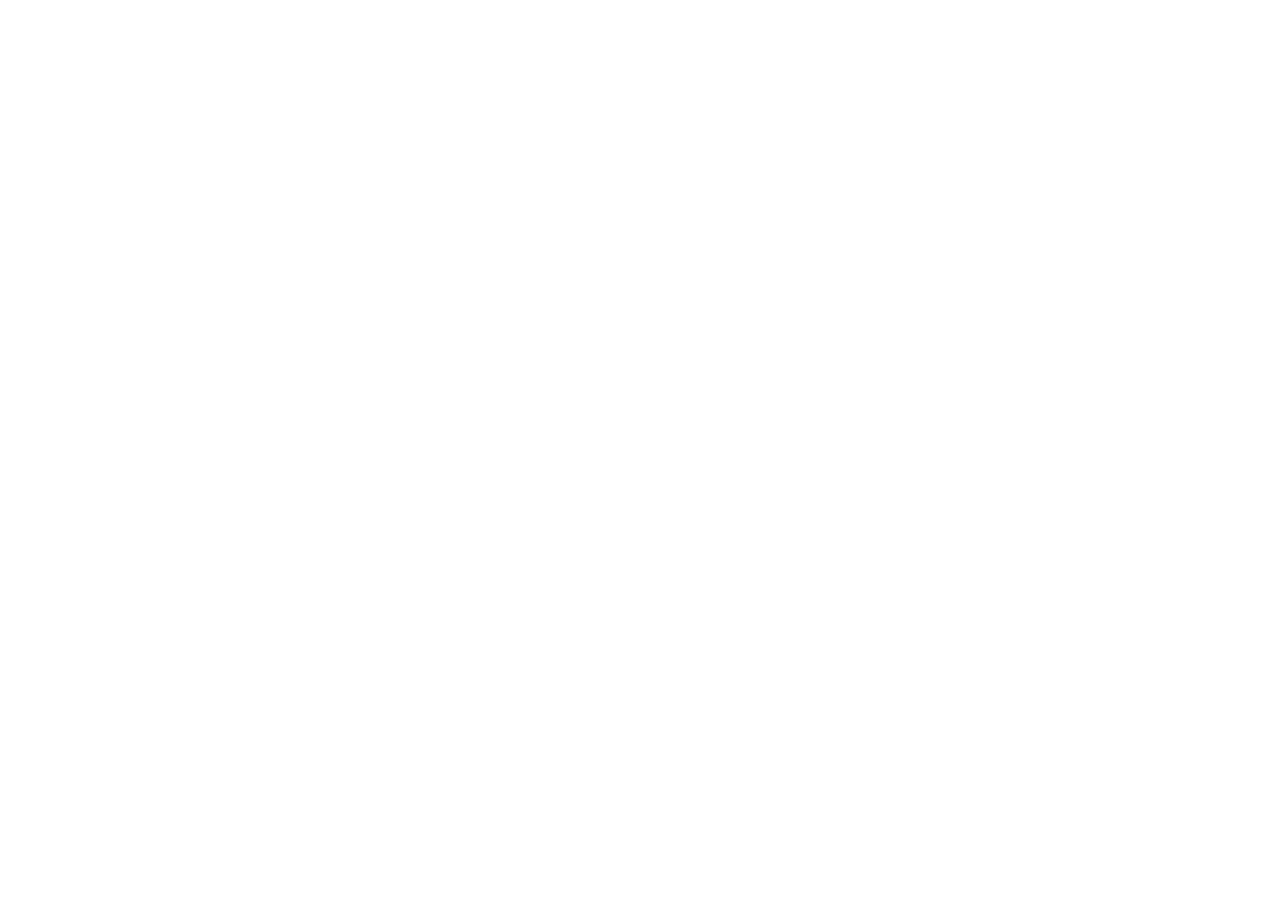
==== index.html @ 7b799524 "rework styles" ====
<!DOCTYPE html><html lang="en"><head><meta charset="utf-8"><meta name="viewport" content="width=device-width,initial-scale=1,shrink-to-fit=no"><meta name="theme-color" content="#000000"><link href="https://fonts.googleapis.com/css?family=Open+Sans" rel="stylesheet"><link rel="manifest" href="/manifest.json"><link rel="icon" href="/wvl.png"><link rel="stylesheet" href="https://cdnjs.cloudflare.com/ajax/libs/font-awesome/4.7.0/css/font-awesome.min.css"><link rel="stylesheet" href="/react-big-calendar.css"><link rel="stylesheet" href="/react-select.css"><link rel="stylesheet" href="/rc-time-picker.css"><title>Conference Booking</title><style>#root{height:100%}</style><link href="/static/css/main.22cbf7d1.css" rel="stylesheet"></head><body><div id="root"></div><script type="text/javascript" src="/static/js/main.527a91c6.js"></script></body></html>
---- react-big-calendar.css ----
.event-wrapper {
  display: flex;
  flex-direction: column;
}

.event-wrapper-header {
  display: flex;
  flex-direction: row;
  justify-content: space-between;
  align-items: center;
  height: 20px; 
}

.event-wrapper-header,
.event-wrapper-content {
  padding-left: 3px;
}

.event-wrapper-content {
  display: flex;
  flex-direction: column;
}

.event-wrapper-information-container,
.event-icons-container {
  display: flex;
  align-items: center;
  height: 100%;
}

.event-wrapper-avatars {
  padding: 6px 0 0 2px;
}

.event-wrapper-email,
.event-wrapper-lifeTime {
  font-size: 12px;
  font-weight: normal;
  font-style: normal;
  font-stretch: normal;
  line-height: normal;
  letter-spacing: normal;
  text-align: left;
  color: #0f0d9b;
  margin: 0 3px;
}

.event-wrapper-title {
  font-size: 14px;
  font-weight: 600;
  font-style: normal;
  font-stretch: normal;
  line-height: normal;
  letter-spacing: normal;
  text-align: left;
  color: #0f0d9b;
}

.event-wrapper-icon {
  font-size: 19px;
  cursor: pointer;
  z-index: 10;
  margin: 0 5px;
}

.event-wrapper-avatar {
  border-radius: 50%;
  margin-right: 5px;
  width: 24px;
  height: 24px;
}

.month-day-event-content {
  text-align: center;
  font-size: 12px;
}

.rbc-btn {
  color: inherit;
  font: inherit;
  margin: 0;
}
button.rbc-btn {
  overflow: visible;
  text-transform: none;
  -webkit-appearance: button;
  cursor: pointer;
}
button[disabled].rbc-btn {
  cursor: not-allowed;
}
button.rbc-input::-moz-focus-inner {
  border: 0;
  padding: 0;
}
.rbc-calendar {
  box-sizing: border-box;
  height: 100%;
  display: -webkit-flex;
  display: -ms-flexbox;
  display: flex;
  -webkit-flex-direction: column;
      -ms-flex-direction: column;
          flex-direction: column;
  -webkit-align-items: stretch;
      -ms-flex-align: stretch;
          align-items: stretch;
}
.rbc-calendar *,
.rbc-calendar *:before,
.rbc-calendar *:after {
  box-sizing: inherit;
}
.rbc-abs-full,
.rbc-row-bg {
  overflow: hidden;
  position: absolute;
  top: 0;
  left: 0;
  right: 0;
  bottom: 0;
}
.rbc-ellipsis,
.rbc-event-label,
.rbc-row-segment .rbc-event-content,
.rbc-show-more {
  display: block;
  overflow: hidden;
  text-overflow: ellipsis;
  white-space: nowrap;
}
.rbc-rtl {
  direction: rtl;
}
.rbc-off-range {
  color: #999999;
}
.rbc-off-range-bg {
  background: #e5e5e5;
}
.rbc-header {
  overflow: hidden;
  -webkit-flex: 1 0 0%;
      -ms-flex: 1 0 0%;
          flex: 1 0 0%;
  text-overflow: ellipsis;
  white-space: nowrap;
  padding: 0 3px;
  text-align: center;
  vertical-align: middle;
  font-weight: bold;
  font-size: 90%;
  min-height: 0;
  border: 1px solid #DDD;
}
.rbc-header + .rbc-header {
  border-left: 1px solid #DDD;
}
.rbc-rtl .rbc-header + .rbc-header {
  border-left-width: 0;
  border-right: 1px solid #DDD;
}
.rbc-header > a,
.rbc-header > a:active,
.rbc-header > a:visited {
  color: inherit;
  text-decoration: none;
}
.rbc-row-content {
  position: relative;
  -moz-user-select: none;
   -ms-user-select: none;
       user-select: none;
  -webkit-user-select: none;
  z-index: 4;
}
.rbc-today {
  background-color: #eaf6ff;
}
.rbc-toolbar {
  display: -webkit-flex;
  display: -ms-flexbox;
  display: flex;
  -webkit-align-items: center;
      -ms-flex-align: center;
          align-items: center;
  margin-bottom: 10px;
  font-size: 16px;
}
.rbc-toolbar .rbc-toolbar-label {
  -webkit-flex-grow: 1;
      -ms-flex-positive: 1;
          flex-grow: 1;
  padding: 0 10px;
  text-align: center;
}
.rbc-toolbar button {
  color: #373a3c;
  display: inline-block;
  margin: 0;
  text-align: center;
  vertical-align: middle;
  background: none;
  background-image: none;
  border: 1px solid #ccc;
  padding: .375rem 1rem;
  line-height: normal;
  white-space: nowrap;
  outline: none;
}
.rbc-toolbar button:active,
.rbc-toolbar button.rbc-active {
  background-image: none;
  box-shadow: inset 0 3px 5px rgba(0, 0, 0, 0.125);
  background-color: #e6e6e6;
  border-color: #adadad;
}
.rbc-toolbar button:active:hover,
.rbc-toolbar button.rbc-active:hover,
.rbc-toolbar button:active:focus,
.rbc-toolbar button.rbc-active:focus {
  color: #373a3c;
  background-color: #d4d4d4;
  border-color: #8c8c8c;
}
.rbc-toolbar button:focus {
  color: #373a3c;
  background-color: #e6e6e6;
  border-color: #adadad;
}
.rbc-toolbar button:hover {
  color: #373a3c;
  background-color: #e6e6e6;
  border-color: #adadad;
}
.rbc-btn-group {
  display: inline-block;
  white-space: nowrap;
}
.rbc-btn-group > button:first-child:not(:last-child) {
  border-top-right-radius: 0;
  border-bottom-right-radius: 0;
}
.rbc-btn-group > button:last-child:not(:first-child) {
  border-top-left-radius: 0;
  border-bottom-left-radius: 0;
}
.rbc-rtl .rbc-btn-group > button:first-child:not(:last-child) {
  border-top-left-radius: 0;
  border-bottom-left-radius: 0;
}
.rbc-rtl .rbc-btn-group > button:last-child:not(:first-child) {
  border-top-right-radius: 0;
  border-bottom-right-radius: 0;
}

.rbc-btn-group button + button {
  margin-left: -1px;
}
.rbc-rtl .rbc-btn-group button + button {
  margin-left: 0;
  margin-right: -1px;
}
.rbc-btn-group + .rbc-btn-group,
.rbc-btn-group + button {
  margin-left: 10px;
}
.rbc-event {
  background-color: rgba(112, 229, 250, 0.5);
  color: #0f0d9b;
  font-weight: 700;
}
.rbc-slot-selecting .rbc-event {
  cursor: inherit;
  pointer-events: none;
}
/* .rbc-event.rbc-selected {
  background-color: #265985;
} */
.rbc-event-label {
  display: none;
  font-size: 80%;
}
.rbc-event-overlaps {
  box-shadow: -1px 1px 5px 0px rgba(51, 51, 51, 0.5);
}
.rbc-event-continues-prior {
  border-top-left-radius: 0;
  border-bottom-left-radius: 0;
}
.rbc-event-continues-after {
  border-top-right-radius: 0;
  border-bottom-right-radius: 0;
}
.rbc-event-continues-earlier {
  border-top-left-radius: 0;
  border-top-right-radius: 0;
}
.rbc-event-continues-later {
  border-bottom-left-radius: 0;
  border-bottom-right-radius: 0;
}
.rbc-event-continues-day-after {
  border-bottom-left-radius: 0;
  border-bottom-right-radius: 0;
}
.rbc-event-continues-day-prior {
  border-top-left-radius: 0;
  border-top-right-radius: 0;
}
.rbc-row {
  display: -webkit-flex;
  display: -ms-flexbox;
  display: flex;
  -webkit-flex-direction: row;
      -ms-flex-direction: row;
          flex-direction: row;
}
.rbc-row-segment {
  padding: 0 1px 1px 1px;
}
.rbc-selected-cell {
  background-color: rgba(0, 0, 0, 0.1);
}
.rbc-show-more {
  background-color: rgba(255, 255, 255, 0.3);
  z-index: 4;
  font-weight: bold;
  font-size: 85%;
  height: auto;
  line-height: normal;
  white-space: nowrap;
}
.rbc-month-view {
  position: relative;
  border: 1px solid #DDD;
  display: -webkit-flex;
  display: -ms-flexbox;
  display: flex;
  -webkit-flex-direction: column;
      -ms-flex-direction: column;
          flex-direction: column;
  -webkit-flex: 1 0 0;
      -ms-flex: 1 0 0px;
          flex: 1 0 0;
  width: 100%;
  -moz-user-select: none;
   -ms-user-select: none;
       user-select: none;
  -webkit-user-select: none;
  height: 100%;
}
.rbc-month-header {
  display: -webkit-flex;
  display: -ms-flexbox;
  display: flex;
  -webkit-flex-direction: row;
      -ms-flex-direction: row;
          flex-direction: row;
}
.rbc-month-row {
  display: -webkit-flex;
  display: -ms-flexbox;
  display: flex;
  position: relative;
  -webkit-flex-direction: column;
      -ms-flex-direction: column;
          flex-direction: column;
  -webkit-flex: 1 0 0;
      -ms-flex: 1 0 0px;
          flex: 1 0 0;
  -webkit-flex-basis: 0px;
      -ms-flex-preferred-size: 0px;
          flex-basis: 0px;
  overflow: hidden;
  height: 100%;
}
.rbc-month-row + .rbc-month-row {
  border-top: 1px solid #DDD;
}
.rbc-date-cell {
  -webkit-flex: 1 1 0;
      -ms-flex: 1 1 0px;
          flex: 1 1 0;
  min-width: 0;
  padding-right: 5px;
  text-align: right;
}
.rbc-date-cell.rbc-now {
  font-weight: bold;
}
.rbc-date-cell > a,
.rbc-date-cell > a:active,
.rbc-date-cell > a:visited {
  color: inherit;
  text-decoration: none;
}
.rbc-row-bg {
  display: -webkit-flex;
  display: -ms-flexbox;
  display: flex;
  -webkit-flex-direction: row;
      -ms-flex-direction: row;
          flex-direction: row;
  -webkit-flex: 1 0 0;
      -ms-flex: 1 0 0px;
          flex: 1 0 0;
  overflow: hidden;
}
.rbc-day-bg {
  -webkit-flex: 1 0 0%;
      -ms-flex: 1 0 0%;
          flex: 1 0 0%;
}
.rbc-day-bg + .rbc-day-bg {
  border-left: 1px solid #DDD;
}
.rbc-rtl .rbc-day-bg + .rbc-day-bg {
  border-left-width: 0;
  border-right: 1px solid #DDD;
}
.rbc-overlay {
  position: absolute;
  z-index: 5;
  border: 1px solid #e5e5e5;
  background-color: #fff;
  box-shadow: 0 5px 15px rgba(0, 0, 0, 0.25);
  padding: 10px;
}
.rbc-overlay > * + * {
  margin-top: 1px;
}
.rbc-overlay-header {
  border-bottom: 1px solid #e5e5e5;
  margin: -10px -10px 5px -10px;
  padding: 2px 10px;
}
.rbc-agenda-view {
  display: -webkit-flex;
  display: -ms-flexbox;
  display: flex;
  -webkit-flex-direction: column;
      -ms-flex-direction: column;
          flex-direction: column;
  -webkit-flex: 1 0 0;
      -ms-flex: 1 0 0px;
          flex: 1 0 0;
  overflow: auto;
}
.rbc-agenda-view table.rbc-agenda-table {
  width: 100%;
  border-spacing: 0;
  border-collapse: collapse;
}
.rbc-agenda-view table.rbc-agenda-table tbody > tr > td {
  padding: 5px 10px;
  vertical-align: top;
}
.rbc-agenda-view table.rbc-agenda-table .rbc-agenda-time-cell {
  padding-left: 15px;
  padding-right: 15px;
  text-transform: lowercase;
}
.rbc-agenda-view table.rbc-agenda-table tbody > tr + tr {
  border-top: 1px dashed #27bdeb;
}
.rbc-agenda-view table.rbc-agenda-table thead > tr > th {
  padding: 3px 5px;
  text-align: left;
  border-bottom: 1px dashed #27bdeb;
}
.rbc-rtl .rbc-agenda-view table.rbc-agenda-table thead > tr > th {
  text-align: right;
}
.rbc-agenda-time-cell {
  text-transform: lowercase;
}
.rbc-agenda-time-cell .rbc-continues-after:after {
  content: ' »';
}
.rbc-agenda-time-cell .rbc-continues-prior:before {
  content: '« ';
}
.rbc-agenda-date-cell,
.rbc-agenda-time-cell {
  white-space: nowrap;
}
.rbc-agenda-event-cell {
  width: 100%;
}
.rbc-time-column {
  display: -webkit-flex;
  display: -ms-flexbox;
  display: flex;
  -webkit-flex-direction: column;
      -ms-flex-direction: column;
          flex-direction: column;
  min-height: 100%;
  border-left: 1px solid #ddd;
  border-right: 1px solid #ddd;
}
.rbc-time-column .rbc-timeslot-group {
  -webkit-flex: 1;
      -ms-flex: 1;
          flex: 1;
  border-bottom: 1px dashed #27bdeb;
}

.rbc-time-column .rbc-timeslot-group:first-of-type {
  -webkit-flex: 1;
      -ms-flex: 1;
          flex: 1;
  border-bottom: 1px dashed #27bdeb;
  border-top: 1px dashed #27bdeb;
}
.rbc-timeslot-group {
  min-height: 80px;
  display: -webkit-flex;
  display: -ms-flexbox;
  display: flex;
  -webkit-flex-flow: column nowrap;
      -ms-flex-flow: column nowrap;
          flex-flow: column nowrap;
}

.rbc-time-gutter,
.rbc-header-gutter {
  -webkit-flex: none;
      -ms-flex: none;
          flex: none;
}

.rbc-time-gutter .rbc-timeslot-group .rbc-time-slot {
  border-bottom: 0;
}

.rbc-label {
  padding: 0 5px;
}
.rbc-day-slot {
  position: relative;
}
.rbc-day-slot .rbc-events-container {
  width: 100%;
  bottom: 0;
  left: 0;
  position: absolute;
  right: 10px;
  top: 0;
}
.rbc-day-slot .rbc-events-container.rbc-is-rtl {
  left: 10px;
  right: 0;
}
.rbc-day-slot .rbc-event {
  border-top: 1px solid #27bdeb;
  border-bottom: 1px solid #27bdeb;
  display: -webkit-flex;
  display: -ms-flexbox;
  display: flex;
  max-height: 100%;
  min-height: 20px;
  -webkit-flex-flow: column wrap;
      -ms-flex-flow: column wrap;
          flex-flow: column wrap;
  -webkit-align-items: flex-start;
      -ms-flex-align: start;
          align-items: flex-start;
  overflow: hidden;
  position: absolute;
}
.rbc-day-slot .rbc-event-label {
  -webkit-flex: none;
      -ms-flex: none;
          flex: none;
  padding-right: 5px;
  width: auto;
}
.rbc-day-slot .rbc-event-content {
  width: 100%;
  -webkit-flex: 1 1 0;
      -ms-flex: 1 1 0px;
          flex: 1 1 0;
  word-wrap: break-word;
  line-height: 1;
  height: 100%;
  min-height: 1em;
}

.rbc-time-slot {
  -webkit-flex: 1 0 0;
      -ms-flex: 1 0 0px;
          flex: 1 0 0;
  border-bottom: 1px dashed #27bdeb;
}
.rbc-time-slot.rbc-now {
  font-weight: bold;
}
.rbc-day-header {
  text-align: center;
}
.rbc-slot-selection {
  z-index: 10;
  position: absolute;
  background-color: rgba(0, 0, 0, 0.5);
  color: white;
  font-size: 75%;
  width: 100%;
  padding: 3px;
}
.rbc-slot-selecting {
  cursor: move;
}
.rbc-time-view {
  display: -webkit-flex;
  display: -ms-flexbox;
  display: flex;
  -webkit-flex-direction: column;
      -ms-flex-direction: column;
          flex-direction: column;
  -webkit-flex: 1;
      -ms-flex: 1;
          flex: 1;
  width: 100%;
  min-height: 0;
}
.rbc-time-view .rbc-time-gutter {
  white-space: nowrap;
}
.rbc-time-view .rbc-allday-cell {
  display: none;
  box-sizing: content-box;
  width: 100%;
  position: relative;
}
.rbc-time-view .rbc-allday-events {
  position: relative;
  z-index: 4;
}
.rbc-time-view .rbc-row {
  box-sizing: border-box;
  min-height: 20px;
}
.rbc-time-header {
  display: -webkit-flex;
  display: -ms-flexbox;
  display: flex;
  -webkit-flex: 0 0 auto;
      -ms-flex: 0 0 auto;
          flex: 0 0 auto;
  -webkit-flex-direction: row;
      -ms-flex-direction: row;
          flex-direction: row;
}

.rbc-time-header > .rbc-row:first-child {
  border-bottom: 1px dashed #27bdeb;
}
.rbc-time-header > .rbc-row.rbc-row-resource {
  border-bottom: 1px dashed #27bdeb;
}
.rbc-time-header-content {
  -webkit-flex: 1;
      -ms-flex: 1;
          flex: 1;
  min-width: 0;
  -webkit-flex-direction: column;
      -ms-flex-direction: column;
          flex-direction: column;
}

.rbc-time-content {
  display: -webkit-flex;
  display: -ms-flexbox;
  display: flex;
  -webkit-flex: 1 0 0%;
      -ms-flex: 1 0 0%;
          flex: 1 0 0%;
  -webkit-align-items: flex-start;
      -ms-flex-align: start;
          align-items: flex-start;
  width: 100%;
  overflow-y: auto;
  position: relative;
}
.rbc-time-content > .rbc-time-gutter {
  -webkit-flex: none;
      -ms-flex: none;
          flex: none;
}

.rbc-rtl .rbc-time-content > * + * > * {
  border-left-width: 0;
  /* border-right: .5px dashed #27bdeb; */
}
.rbc-time-content > .rbc-day-slot {
  width: 100%;
  -moz-user-select: none;
   -ms-user-select: none;
       user-select: none;
  -webkit-user-select: none;
}
.rbc-current-time-indicator {
  position: absolute;
  z-index: 3;
  height: 2px;
  background-color: red;
  pointer-events: none;
}
---- react-select.css ----
/**
 * React Select
 * ============
 * Created by Jed Watson and Joss Mackison for KeystoneJS, http://www.keystonejs.com/
 * https://twitter.com/jedwatson https://twitter.com/jossmackison https://twitter.com/keystonejs
 * MIT License: https://github.com/JedWatson/react-select
*/
.Select {
  position: relative;
}
.Select input::-webkit-contacts-auto-fill-button,
.Select input::-webkit-credentials-auto-fill-button {
  display: none !important;
}
.Select input::-ms-clear {
  display: none !important;
}
.Select input::-ms-reveal {
  display: none !important;
}
.Select,
.Select div,
.Select input,
.Select span {
  -webkit-box-sizing: border-box;
  -moz-box-sizing: border-box;
  box-sizing: border-box;
}
.Select.is-disabled .Select-arrow-zone {
  cursor: default;
  pointer-events: none;
  opacity: 0.35;
}
.Select.is-disabled > .Select-control {
  background-color: #f9f9f9;
}
.Select.is-disabled > .Select-control:hover {
  box-shadow: none;
}
.Select.is-open > .Select-control {
  border-bottom-right-radius: 0;
  border-bottom-left-radius: 0;
  background: #fff;
  border-color: #b3b3b3 #ccc #d9d9d9;
}
.Select.is-open > .Select-control .Select-arrow {
  top: -2px;
  border-color: transparent transparent #999;
  border-width: 0 5px 5px;
}
.Select.is-searchable.is-open > .Select-control {
  cursor: text;
}
.Select.is-searchable.is-focused:not(.is-open) > .Select-control {
  cursor: text;
}
.Select.is-focused > .Select-control {
  background: #fff;
}
.Select.is-focused:not(.is-open) > .Select-control {
  border-color: #007eff;
  box-shadow: inset 0 1px 1px rgba(0, 0, 0, 0.075), 0 0 0 3px rgba(0, 126, 255, 0.1);
  background: #fff;
}
.Select.has-value.is-clearable.Select--single > .Select-control .Select-value {
  padding-right: 42px;
}
.Select.has-value.Select--single > .Select-control .Select-value .Select-value-label,
.Select.has-value.is-pseudo-focused.Select--single > .Select-control .Select-value .Select-value-label {
  color: #333;
}
.Select.has-value.Select--single > .Select-control .Select-value a.Select-value-label,
.Select.has-value.is-pseudo-focused.Select--single > .Select-control .Select-value a.Select-value-label {
  cursor: pointer;
  text-decoration: none;
}
.Select.has-value.Select--single > .Select-control .Select-value a.Select-value-label:hover,
.Select.has-value.is-pseudo-focused.Select--single > .Select-control .Select-value a.Select-value-label:hover,
.Select.has-value.Select--single > .Select-control .Select-value a.Select-value-label:focus,
.Select.has-value.is-pseudo-focused.Select--single > .Select-control .Select-value a.Select-value-label:focus {
  color: #007eff;
  outline: none;
  text-decoration: underline;
}
.Select.has-value.Select--single > .Select-control .Select-value a.Select-value-label:focus,
.Select.has-value.is-pseudo-focused.Select--single > .Select-control .Select-value a.Select-value-label:focus {
  background: #fff;
}
.Select.has-value.is-pseudo-focused .Select-input {
  opacity: 0;
}
.Select.is-open .Select-arrow,
.Select .Select-arrow-zone:hover > .Select-arrow {
  border-top-color: #666;
}
.Select.Select--rtl {
  direction: rtl;
  text-align: right;
}
.Select-control {
  background-color: #fff;
  border-radius: 2px;
  border: 1px solid #ccc;
  color: #333;
  cursor: default;
  display: table;
  border-spacing: 0;
  border-collapse: separate;
  height: 32px;
  outline: none;
  overflow: hidden;
  width: 204px;
  text-align: left;
}
.Select-control:hover {
  box-shadow: 0 1px 0 rgba(0, 0, 0, 0.06);
}
.Select-control .Select-input:focus {
  outline: none;
  background: #fff;
}
.Select-placeholder,
.Select--single > .Select-control .Select-value {
  bottom: 0;
  left: 0;
  padding-right: 10px;
  position: absolute;
  right: 0;
  top: 10px;
  max-width: 100%;
  overflow: hidden;
  text-overflow: ellipsis;
  white-space: nowrap;
  border-radius: 2px;
  font-size: 14px;
  font-weight: 600;
  font-style: normal;
  font-stretch: normal;
  line-height: normal;
  letter-spacing: 0.6px;
  text-align: left;
  color: #4a4a4a;
  opacity: 0.3;
  padding-left: 12px;
}
.Select-input {
  height: 34px;
  padding-left: 10px;
  padding-right: 10px;
  vertical-align: middle;
}
.Select-input > input {
  width: 100%;
  background: none transparent;
  border: 0 none;
  box-shadow: none;
  cursor: default;
  display: inline-block;
  font-family: inherit;
  font-size: inherit;
  margin: 0;
  outline: none;
  line-height: 17px;
  /* For IE 8 compatibility */
  padding: 8px 0 12px;
  /* For IE 8 compatibility */
  -webkit-appearance: none;
}
.is-focused .Select-input > input {
  cursor: text;
}
.has-value.is-pseudo-focused .Select-input {
  opacity: 0;
}
.Select-control:not(.is-searchable) > .Select-input {
  outline: none;
}
.Select-loading-zone {
  cursor: pointer;
  display: table-cell;
  position: relative;
  text-align: center;
  vertical-align: middle;
  width: 16px;
}
.Select-loading {
  -webkit-animation: Select-animation-spin 400ms infinite linear;
  -o-animation: Select-animation-spin 400ms infinite linear;
  animation: Select-animation-spin 400ms infinite linear;
  width: 16px;
  height: 16px;
  box-sizing: border-box;
  border-radius: 50%;
  border: 2px solid #ccc;
  border-right-color: #333;
  display: inline-block;
  position: relative;
  vertical-align: middle;
}
.Select-clear-zone {
  -webkit-animation: Select-animation-fadeIn 200ms;
  -o-animation: Select-animation-fadeIn 200ms;
  animation: Select-animation-fadeIn 200ms;
  color: #999;
  cursor: pointer;
  display: table-cell;
  position: relative;
  text-align: center;
  vertical-align: middle;
  width: 17px;
}
.Select-clear-zone:hover {
  color: #D0021B;
}
.Select-clear {
  display: inline-block;
  font-size: 18px;
  line-height: 1;
}
.Select--multi .Select-clear-zone {
  width: 17px;
}
.Select-arrow-zone {
  cursor: pointer;
  display: table-cell;
  position: relative;
  text-align: center;
  vertical-align: middle;
  width: 25px;
  padding-right: 5px;
}
.Select--rtl .Select-arrow-zone {
  padding-right: 0;
  padding-left: 5px;
}
.Select-arrow {
  border-color: #999 transparent transparent;
  border-style: solid;
  border-width: 5px 5px 2.5px;
  display: inline-block;
  height: 0;
  width: 0;
  position: relative;
}
.Select-control > *:last-child {
  padding-right: 5px;
}
.Select--multi .Select-multi-value-wrapper {
  display: inline-block;
  text-align: left;
}
.Select .Select-aria-only {
  position: absolute;
  display: inline-block;
  height: 1px;
  width: 1px;
  margin: -1px;
  clip: rect(0, 0, 0, 0);
  overflow: hidden;
  float: left;
}
@-webkit-keyframes Select-animation-fadeIn {
  from {
    opacity: 0;
  }
  to {
    opacity: 1;
  }
}
@keyframes Select-animation-fadeIn {
  from {
    opacity: 0;
  }
  to {
    opacity: 1;
  }
}
.Select-menu-outer {
  border-bottom-right-radius: 4px;
  border-bottom-left-radius: 4px;
  background-color: #fff;
  border: 1px solid #ccc;
  border-top-color: #e6e6e6;
  box-shadow: 0 1px 0 rgba(0, 0, 0, 0.06);
  box-sizing: border-box;
  margin-top: -1px;
  max-height: 200px;
  position: absolute;
  left: 0;
  top: 100%;
  width: 100%;
  z-index: 1;
  -webkit-overflow-scrolling: touch;
}
.Select-menu {
  max-height: 198px;
  overflow-y: auto;
}
.Select-option {
  box-sizing: border-box;
  background-color: #fff;
  color: #666666;
  cursor: pointer;
  display: block;
  padding: 8px 10px;
}
.Select-option:last-child {
  border-bottom-right-radius: 4px;
  border-bottom-left-radius: 4px;
}
.Select-option.is-selected {
  background-color: #f5faff;
  /* Fallback color for IE 8 */
  background-color: rgba(0, 126, 255, 0.04);
  color: #333;
}
.Select-option.is-focused {
  background-color: #ebf5ff;
  /* Fallback color for IE 8 */
  background-color: rgba(0, 126, 255, 0.08);
  color: #333;
}
.Select-option.is-disabled {
  color: #cccccc;
  cursor: default;
}
.Select-noresults {
  box-sizing: border-box;
  color: #999999;
  cursor: default;
  display: block;
  padding: 8px 10px;
}
.Select--multi .Select-input {
  vertical-align: middle;
  margin-left: 10px;
  padding: 0;
}
.Select--multi.Select--rtl .Select-input {
  margin-left: 0;
  margin-right: 10px;
}
.Select--multi.has-value .Select-input {
  margin-left: 5px;
}
.Select--multi .Select-value {
  background-color: #ebf5ff;
  /* Fallback color for IE 8 */
  background-color: rgba(0, 126, 255, 0.08);
  border-radius: 2px;
  border: 1px solid #c2e0ff;
  /* Fallback color for IE 8 */
  border: 1px solid rgba(0, 126, 255, 0.24);
  color: #007eff;
  display: inline-block;
  font-size: 13px;
  line-height: 1.4;
  margin-left: 5px;
  margin-top: 5px;
  vertical-align: top;
}
.Select--multi .Select-value-icon,
.Select--multi .Select-value-label {
  display: inline-block;
  vertical-align: middle;
}
.Select--multi .Select-value-label {
  border-bottom-right-radius: 2px;
  border-top-right-radius: 2px;
  cursor: default;
  padding: 2px 5px;
}
.Select--multi a.Select-value-label {
  color: #007eff;
  cursor: pointer;
  text-decoration: none;
}
.Select--multi a.Select-value-label:hover {
  text-decoration: underline;
}
.Select--multi .Select-value-icon {
  cursor: pointer;
  border-bottom-left-radius: 2px;
  border-top-left-radius: 2px;
  border-right: 1px solid #c2e0ff;
  /* Fallback color for IE 8 */
  border-right: 1px solid rgba(0, 126, 255, 0.24);
  padding: 1px 5px 3px;
}
.Select--multi .Select-value-icon:hover,
.Select--multi .Select-value-icon:focus {
  background-color: #d8eafd;
  /* Fallback color for IE 8 */
  background-color: rgba(0, 113, 230, 0.08);
  color: #0071e6;
}
.Select--multi .Select-value-icon:active {
  background-color: #c2e0ff;
  /* Fallback color for IE 8 */
  background-color: rgba(0, 126, 255, 0.24);
}
.Select--multi.Select--rtl .Select-value {
  margin-left: 0;
  margin-right: 5px;
}
.Select--multi.Select--rtl .Select-value-icon {
  border-right: none;
  border-left: 1px solid #c2e0ff;
  /* Fallback color for IE 8 */
  border-left: 1px solid rgba(0, 126, 255, 0.24);
}
.Select--multi.is-disabled .Select-value {
  background-color: #fcfcfc;
  border: 1px solid #e3e3e3;
  color: #333;
}
.Select--multi.is-disabled .Select-value-icon {
  cursor: not-allowed;
  border-right: 1px solid #e3e3e3;
}
.Select--multi.is-disabled .Select-value-icon:hover,
.Select--multi.is-disabled .Select-value-icon:focus,
.Select--multi.is-disabled .Select-value-icon:active {
  background-color: #fcfcfc;
}
@keyframes Select-animation-spin {
  to {
    transform: rotate(1turn);
  }
}
@-webkit-keyframes Select-animation-spin {
  to {
    -webkit-transform: rotate(1turn);
  }
}
---- rc-time-picker.css ----
.rc-time-picker {
  display: inline-block;
  box-sizing: border-box;
}
.rc-time-picker * {
  box-sizing: border-box;
}
.rc-time-picker-input {
  width: 100%;
  position: relative;
  display: inline-block;
  padding: 4px 7px;
  height: 28px;
  cursor: text;
  font-size: 16px;
  line-height: 1.5;
  color: #666;
  background-color: #fff;
  background-image: none;
  border: 1px solid #d9d9d9;
  border-radius: 4px;
  transition: border 0.2s cubic-bezier(0.645, 0.045, 0.355, 1), background 0.2s cubic-bezier(0.645, 0.045, 0.355, 1), box-shadow 0.2s cubic-bezier(0.645, 0.045, 0.355, 1);
}
.rc-time-picker-input[disabled] {
  color: #ccc;
  background: #f7f7f7;
  cursor: not-allowed;
}
.rc-time-picker-panel {
  z-index: 1070;
  width: 170px;
  position: absolute;
  box-sizing: border-box;
}
.rc-time-picker-panel * {
  box-sizing: border-box;
}
.rc-time-picker-panel-inner {
  display: inline-block;
  position: relative;
  outline: none;
  list-style: none;
  font-size: 12px;
  text-align: left;
  background-color: #fff;
  border-radius: 4px;
  box-shadow: 0 1px 5px #ccc;
  background-clip: padding-box;
  border: 1px solid #ccc;
  line-height: 1.5;
}
.rc-time-picker-panel-narrow {
  max-width: 113px;
}
.rc-time-picker-panel-input {
  margin: 0;
  padding: 0;
  width: 100%;
  cursor: auto;
  line-height: 1.5;
  outline: 0;
  border: 1px solid transparent;
}
.rc-time-picker-panel-input-wrap {
  box-sizing: border-box;
  position: relative;
  padding: 6px;
  border-bottom: 1px solid #e9e9e9;
}
.rc-time-picker-panel-input-invalid {
  border-color: red;
}
.rc-time-picker-panel-clear-btn {
  position: absolute;
  right: 6px;
  cursor: pointer;
  overflow: hidden;
  width: 20px;
  height: 20px;
  text-align: center;
  line-height: 20px;
  top: 6px;
  margin: 0;
}
.rc-time-picker-panel-clear-btn:after {
  content: "x";
  font-size: 12px;
  color: #aaa;
  display: inline-block;
  line-height: 1;
  width: 20px;
  transition: color 0.3s ease;
}
.rc-time-picker-panel-clear-btn:hover:after {
  color: #666;
}
.rc-time-picker-panel-select {
  float: left;
  font-size: 12px;
  border: 1px solid #e9e9e9;
  border-width: 0 1px;
  margin-left: -1px;
  box-sizing: border-box;
  width: 56px;
  max-height: 144px;
  overflow-y: auto;
  position: relative;
}
.rc-time-picker-panel-select-active {
  overflow-y: auto;
}
.rc-time-picker-panel-select:first-child {
  border-left: 0;
  margin-left: 0;
}
.rc-time-picker-panel-select:last-child {
  border-right: 0;
}
.rc-time-picker-panel-select ul {
  list-style: none;
  box-sizing: border-box;
  margin: 0;
  padding: 0;
  width: 100%;
}
.rc-time-picker-panel-select li {
  list-style: none;
  box-sizing: content-box;
  margin: 0;
  padding: 0 0 0 16px;
  height: 24px;
  line-height: 24px;
  text-align: left;
  cursor: pointer;
  -webkit-user-select: none;
     -moz-user-select: none;
      -ms-user-select: none;
          user-select: none;
}
.rc-time-picker-panel-select li:hover {
  background: #edfaff;
}
li.rc-time-picker-panel-select-option-selected {
  background: #f7f7f7;
  font-weight: bold;
}
li.rc-time-picker-panel-select-option-disabled {
  color: #ccc;
}
li.rc-time-picker-panel-select-option-disabled:hover {
  background: transparent;
  cursor: not-allowed;
}
---- static/css/main.22cbf7d1.css ----
.bcHyt2mXkZb6U0DxBfbnx{display:-ms-flexbox;display:flex;margin-bottom:10px;cursor:pointer;-ms-flex-align:center;align-items:center;border-left:5px solid transparent}._3U_8ly90wx05j5Dm70tKHv{border-left-color:#f59123}.dRx8yKsLagt7eJueQNBWj{width:100px;height:70px}._34wbh83DlsTKUnm3VKvMUK{padding-left:15px;opacity:.6;font-weight:600;color:#4a4a4a}._34wbh83DlsTKUnm3VKvMUK,.iTZMs1xZMkLKWPsa0XI-p{font-family:Open Sans;font-size:14px;font-style:normal;font-stretch:normal;line-height:normal;letter-spacing:.5px;text-align:left}.iTZMs1xZMkLKWPsa0XI-p{opacity:1;font-weight:700;color:#445cc7}._2w7A19i6ubCBLK9BnqtSMW{display:-ms-flexbox;display:flex;-ms-flex-direction:column;flex-direction:column;width:100%;height:100%;background-color:#f3f3f3;padding-left:5px}._2w7A19i6ubCBLK9BnqtSMW ._38npn1MnT4UE6FHuD_c_lU{padding:20px;font-family:Open Sans;font-size:14px;font-weight:600;font-style:normal;font-stretch:normal;line-height:normal;letter-spacing:.5px;text-align:left;color:#4a4a4a}._2w7YDXjuw6OniL4BKqhnIc{display:-ms-flexbox;display:flex;-ms-flex-align:center;align-items:center;-ms-flex-pack:center;justify-content:center;background-color:#f3f3f3;width:100%}._2w7YDXjuw6OniL4BKqhnIc i{font-size:48px}.V2Mck_k7gG08wbdE9v3Bn{-ms-flex-direction:row;flex-direction:row;position:relative;padding-right:10px}._2GVurzcGehXPTs_hj4AATD,.V2Mck_k7gG08wbdE9v3Bn{display:-ms-flexbox;display:flex}._1Nl7Wx97M0afk3GzLPcxzd{width:40px;height:40px;margin:6px}._3-6gRsCNTt9ZAhVKTYLDnj{width:100%}._3mgi3ZzvAk9LEfZwjpL0Qj{position:relative}._3mgi3ZzvAk9LEfZwjpL0Qj:hover>._1ZmjD8Q4DfuRDz7Qfpk8yi{display:block}._1ZmjD8Q4DfuRDz7Qfpk8yi{background-color:#fff;display:none;text-align:right;position:absolute;top:48px;right:0;padding:0;margin:0;width:130px;z-index:2}._2fh1Ndty_7KRjdVmjCiUYZ{cursor:pointer;padding:1em;text-align:left;list-style-type:none}._2fh1Ndty_7KRjdVmjCiUYZ:hover{background-color:#70e5fa;color:#445cc7;-webkit-transition:.5s ease;-o-transition:.5s ease;transition:.5s ease}._1szFkFscmiMN5jlTiCXVBa{display:-ms-flexbox;display:flex;-ms-flex-pack:justify;justify-content:space-between;-ms-flex-align:center;align-items:center;height:85px;background-color:#27bdeb}._1JCEHYPaA5nuQrp5e0WYXw{-ms-flex-direction:column;flex-direction:column;padding:5px}._1JCEHYPaA5nuQrp5e0WYXw,._34SzA8CCL3gH2OuNmP5MWe{display:-ms-flexbox;display:flex;width:100%;background-color:#fff}._34SzA8CCL3gH2OuNmP5MWe{-ms-flex-align:center;align-items:center;-ms-flex-pack:center;justify-content:center}._34SzA8CCL3gH2OuNmP5MWe i{font-size:48px}._20Oe9aSTxWu2VyhifxhxnE{display:-ms-flexbox;display:flex}.react-datepicker-popper[data-placement^=bottom] .react-datepicker__triangle,.react-datepicker-popper[data-placement^=top] .react-datepicker__triangle,.react-datepicker__month-read-view--down-arrow,.react-datepicker__month-year-read-view--down-arrow,.react-datepicker__year-read-view--down-arrow{margin-left:-8px;position:absolute}.react-datepicker-popper[data-placement^=bottom] .react-datepicker__triangle,.react-datepicker-popper[data-placement^=bottom] .react-datepicker__triangle:before,.react-datepicker-popper[data-placement^=top] .react-datepicker__triangle,.react-datepicker-popper[data-placement^=top] .react-datepicker__triangle:before,.react-datepicker__month-read-view--down-arrow,.react-datepicker__month-read-view--down-arrow:before,.react-datepicker__month-year-read-view--down-arrow,.react-datepicker__month-year-read-view--down-arrow:before,.react-datepicker__year-read-view--down-arrow,.react-datepicker__year-read-view--down-arrow:before{-webkit-box-sizing:content-box;box-sizing:content-box;position:absolute;border:8px solid transparent;height:0;width:1px}.react-datepicker-popper[data-placement^=bottom] .react-datepicker__triangle:before,.react-datepicker-popper[data-placement^=top] .react-datepicker__triangle:before,.react-datepicker__month-read-view--down-arrow:before,.react-datepicker__month-year-read-view--down-arrow:before,.react-datepicker__year-read-view--down-arrow:before{content:"";z-index:-1;border-width:8px;left:-8px;border-bottom-color:#aeaeae}.react-datepicker-popper[data-placement^=bottom] .react-datepicker__triangle{top:0;margin-top:-8px}.react-datepicker-popper[data-placement^=bottom] .react-datepicker__triangle,.react-datepicker-popper[data-placement^=bottom] .react-datepicker__triangle:before{border-top:none;border-bottom-color:#f0f0f0}.react-datepicker-popper[data-placement^=bottom] .react-datepicker__triangle:before{top:-1px;border-bottom-color:#aeaeae}.react-datepicker-popper[data-placement^=top] .react-datepicker__triangle,.react-datepicker__month-read-view--down-arrow,.react-datepicker__month-year-read-view--down-arrow,.react-datepicker__year-read-view--down-arrow{bottom:0;margin-bottom:-8px}.react-datepicker-popper[data-placement^=top] .react-datepicker__triangle,.react-datepicker-popper[data-placement^=top] .react-datepicker__triangle:before,.react-datepicker__month-read-view--down-arrow,.react-datepicker__month-read-view--down-arrow:before,.react-datepicker__month-year-read-view--down-arrow,.react-datepicker__month-year-read-view--down-arrow:before,.react-datepicker__year-read-view--down-arrow,.react-datepicker__year-read-view--down-arrow:before{border-bottom:none;border-top-color:#fff}.react-datepicker-popper[data-placement^=top] .react-datepicker__triangle:before,.react-datepicker__month-read-view--down-arrow:before,.react-datepicker__month-year-read-view--down-arrow:before,.react-datepicker__year-read-view--down-arrow:before{bottom:-1px;border-top-color:#aeaeae}.react-datepicker,.react-datepicker-wrapper{display:inline-block}.react-datepicker{font-family:Helvetica Neue,Helvetica,Arial,sans-serif;font-size:.8rem;color:#000;border-radius:.3rem;position:relative;width:310px}.react-datepicker--time-only .react-datepicker__triangle{left:35px}.react-datepicker--time-only .react-datepicker__time-container{border-left:0}.react-datepicker--time-only .react-datepicker__time,.react-datepicker--time-only .react-datepicker__time-box{border-radius:.3rem}.react-datepicker__triangle{position:absolute;left:50px}.react-datepicker-popper{z-index:1}.react-datepicker-popper[data-placement^=bottom]{margin-top:10px}.react-datepicker-popper[data-placement^=top]{margin-bottom:10px}.react-datepicker-popper[data-placement^=right]{margin-left:8px}.react-datepicker-popper[data-placement^=right] .react-datepicker__triangle{left:auto;right:42px}.react-datepicker-popper[data-placement^=left]{margin-right:8px}.react-datepicker-popper[data-placement^=left] .react-datepicker__triangle{left:42px;right:auto}.react-datepicker__header{text-align:center;border-top-left-radius:.3rem;border-top-right-radius:.3rem;padding-top:8px;position:relative}.react-datepicker__header--time{padding-bottom:8px;padding-left:5px;padding-right:5px}.react-datepicker__month-dropdown-container--scroll,.react-datepicker__month-dropdown-container--select,.react-datepicker__month-year-dropdown-container--scroll,.react-datepicker__month-year-dropdown-container--select,.react-datepicker__year-dropdown-container--scroll,.react-datepicker__year-dropdown-container--select{display:inline-block;margin:0 2px}.react-datepicker-time__header,.react-datepicker__current-month{margin-top:0;font-size:18px;font-weight:700;font-style:normal;font-stretch:normal;line-height:normal;letter-spacing:.1px;text-align:center;color:#fff;margin-bottom:3px}.react-datepicker-time__header{-o-text-overflow:ellipsis;text-overflow:ellipsis;white-space:nowrap;overflow:hidden}.react-datepicker__navigation{background:none;line-height:1.7rem;text-align:center;cursor:pointer;position:absolute;top:10px;width:0;padding:0;border:.45rem solid transparent;z-index:1}.react-datepicker__navigation--previous{left:10px;border-right-color:#fff;opacity:.7}.react-datepicker__navigation--previous:hover{border-right-color:#fff;opacity:1}.react-datepicker__navigation--previous--disabled,.react-datepicker__navigation--previous--disabled:hover{border-right-color:#e6e6e6;cursor:default}.react-datepicker__navigation--next{right:10px;border-left-color:#fff;opacity:.7}.react-datepicker__navigation--next--with-time:not(.react-datepicker__navigation--next--with-today-button){right:80px}.react-datepicker__navigation--next:hover{border-left-color:#fff;opacity:1}.react-datepicker__navigation--next--disabled,.react-datepicker__navigation--next--disabled:hover{border-left-color:#e6e6e6;cursor:default}.react-datepicker__navigation--years{position:relative;top:0;display:block;margin-left:auto;margin-right:auto}.react-datepicker__navigation--years-previous{top:4px;border-top-color:#ccc}.react-datepicker__navigation--years-previous:hover{border-top-color:#b3b3b3}.react-datepicker__navigation--years-upcoming{top:-4px;border-bottom-color:#ccc}.react-datepicker__navigation--years-upcoming:hover{border-bottom-color:#b3b3b3}.react-datepicker__month-container{width:100%;float:left}.react-datepicker__month{text-align:center}.react-datepicker__time-container{float:right;border-left:1px solid #aeaeae;width:70px}.react-datepicker__time-container--with-today-button{display:inline;border:1px solid #aeaeae;border-radius:.3rem;position:absolute;right:-72px;top:0}.react-datepicker__time-container .react-datepicker__time{position:relative;background:#fff}.react-datepicker__time-container .react-datepicker__time .react-datepicker__time-box{width:70px;overflow-x:hidden;margin:0 auto;text-align:center}.react-datepicker__time-container .react-datepicker__time .react-datepicker__time-box ul.react-datepicker__time-list{list-style:none;margin:0;height:calc(195px + 0.85rem);overflow-y:scroll;padding-right:30px;width:100%;-webkit-box-sizing:content-box;box-sizing:content-box}.react-datepicker__time-container .react-datepicker__time .react-datepicker__time-box ul.react-datepicker__time-list li.react-datepicker__time-list-item{padding:5px 10px}.react-datepicker__time-container .react-datepicker__time .react-datepicker__time-box ul.react-datepicker__time-list li.react-datepicker__time-list-item:hover{cursor:pointer;background-color:#f0f0f0}.react-datepicker__time-container .react-datepicker__time .react-datepicker__time-box ul.react-datepicker__time-list li.react-datepicker__time-list-item--selected{background-color:#216ba5;color:#fff;font-weight:700}.react-datepicker__time-container .react-datepicker__time .react-datepicker__time-box ul.react-datepicker__time-list li.react-datepicker__time-list-item--selected:hover{background-color:#216ba5}.react-datepicker__time-container .react-datepicker__time .react-datepicker__time-box ul.react-datepicker__time-list li.react-datepicker__time-list-item--disabled{color:#ccc}.react-datepicker__time-container .react-datepicker__time .react-datepicker__time-box ul.react-datepicker__time-list li.react-datepicker__time-list-item--disabled:hover{cursor:default;background-color:transparent}.react-datepicker__week-number{color:#ccc;display:inline-block;width:1.7rem;line-height:1.7rem;text-align:center;margin:.166rem}.react-datepicker__week-number.react-datepicker__week-number--clickable{cursor:pointer}.react-datepicker__week-number.react-datepicker__week-number--clickable:hover{border-radius:.3rem;background-color:#f0f0f0}.react-datepicker__day-names,.react-datepicker__week{white-space:nowrap}.react-datepicker__day,.react-datepicker__time-name{width:36px;margin:5px 8px;font-family:Open Sans;font-size:12px;font-weight:400;color:#fff}.react-datepicker__day,.react-datepicker__day-name,.react-datepicker__time-name{display:inline-block;line-height:1.7rem;text-align:center;font-style:normal;font-stretch:normal;letter-spacing:.5px}.react-datepicker__day-name{width:42px;font-size:14px;font-weight:700;color:#27bdeb}.react-datepicker__day{cursor:pointer;width:26px;height:26px}.react-datepicker__day:hover{border-radius:50%;background-color:#27bdeb}.react-datepicker__day--today{font-weight:700}.react-datepicker__day--highlighted{border-radius:.3rem;background-color:#3dcc4a;color:#fff}.react-datepicker__day--highlighted:hover{background-color:#32be3f}.react-datepicker__day--highlighted-custom-1{color:#f0f}.react-datepicker__day--highlighted-custom-2{color:green}.react-datepicker__day--in-range,.react-datepicker__day--in-range:hover,.react-datepicker__day--in-selecting-range,.react-datepicker__day--in-selecting-range:hover,.react-datepicker__day--selected,.react-datepicker__day--selected:hover{background-color:#70e5fa;border-radius:50%;font-weight:700;font-style:normal;font-stretch:normal;letter-spacing:.1px;text-align:center;color:#445cc7}.react-datepicker__day--keyboard-selected{border-radius:.3rem;background-color:#2a87d0;color:#fff}.react-datepicker__day--keyboard-selected:hover{background-color:#1d5d90}.react-datepicker__day--in-selecting-range:not(.react-datepicker__day--in-range){background-color:rgba(33,107,165,.5)}._1jiwrL_qxjX4dSZWPHt6QN .react-datepicker__day--in-range:not(.react-datepicker__day--in-selecting-range){background-color:#f0f0f0;color:#000}.react-datepicker__day--disabled{cursor:default;color:#fff;opacity:.4}.react-datepicker__day--disabled:hover{background-color:transparent}.react-datepicker__input-container{position:relative;display:inline-block}.react-datepicker__month-read-view,.react-datepicker__month-year-read-view,.react-datepicker__year-read-view{border:1px solid transparent;border-radius:.3rem}.react-datepicker__month-read-view:hover,.react-datepicker__month-year-read-view:hover,.react-datepicker__year-read-view:hover{cursor:pointer}.react-datepicker__month-read-view:hover .react-datepicker__month-read-view--down-arrow,.react-datepicker__month-read-view:hover .react-datepicker__year-read-view--down-arrow,.react-datepicker__month-year-read-view:hover .react-datepicker__month-read-view--down-arrow,.react-datepicker__month-year-read-view:hover .react-datepicker__year-read-view--down-arrow,.react-datepicker__year-read-view:hover .react-datepicker__month-read-view--down-arrow,.react-datepicker__year-read-view:hover .react-datepicker__year-read-view--down-arrow{border-top-color:#b3b3b3}.react-datepicker__month-read-view--down-arrow,.react-datepicker__month-year-read-view--down-arrow,.react-datepicker__year-read-view--down-arrow{border-top-color:#ccc;float:right;margin-left:20px;top:8px;position:relative;border-width:.45rem}.react-datepicker__month-dropdown,.react-datepicker__month-year-dropdown,.react-datepicker__year-dropdown{background-color:#f0f0f0;position:absolute;width:50%;left:25%;top:30px;z-index:1;text-align:center;border-radius:.3rem;border:1px solid #aeaeae}.react-datepicker__month-dropdown:hover,.react-datepicker__month-year-dropdown:hover,.react-datepicker__year-dropdown:hover{cursor:pointer}.react-datepicker__month-dropdown--scrollable,.react-datepicker__month-year-dropdown--scrollable,.react-datepicker__year-dropdown--scrollable{height:150px;overflow-y:scroll}.react-datepicker__month-option,.react-datepicker__month-year-option,.react-datepicker__year-option{line-height:20px;width:100%;display:block;margin-left:auto;margin-right:auto}.react-datepicker__month-option:first-of-type,.react-datepicker__month-year-option:first-of-type,.react-datepicker__year-option:first-of-type{border-top-left-radius:.3rem;border-top-right-radius:.3rem}.react-datepicker__month-option:last-of-type,.react-datepicker__month-year-option:last-of-type,.react-datepicker__year-option:last-of-type{-webkit-user-select:none;-moz-user-select:none;-ms-user-select:none;user-select:none;border-bottom-left-radius:.3rem;border-bottom-right-radius:.3rem}.react-datepicker__month-option:hover,.react-datepicker__month-year-option:hover,.react-datepicker__year-option:hover{background-color:#ccc}.react-datepicker__month-option:hover .react-datepicker__navigation--years-upcoming,.react-datepicker__month-year-option:hover .react-datepicker__navigation--years-upcoming,.react-datepicker__year-option:hover .react-datepicker__navigation--years-upcoming{border-bottom-color:#b3b3b3}.react-datepicker__month-option:hover .react-datepicker__navigation--years-previous,.react-datepicker__month-year-option:hover .react-datepicker__navigation--years-previous,.react-datepicker__year-option:hover .react-datepicker__navigation--years-previous{border-top-color:#b3b3b3}.react-datepicker__month-option--selected,.react-datepicker__month-year-option--selected,.react-datepicker__year-option--selected{position:absolute;left:15px}.react-datepicker__close-icon{background-color:transparent;border:0;cursor:pointer;display:inline-block;height:0;outline:0;padding:0;vertical-align:middle}.react-datepicker__close-icon:after{background-color:#216ba5;border-radius:50%;bottom:0;-webkit-box-sizing:border-box;box-sizing:border-box;color:#fff;content:"\D7";cursor:pointer;font-size:12px;height:16px;width:16px;line-height:1;margin:-8px auto 0;padding:2px;position:absolute;right:7px;text-align:center;top:50%}.react-datepicker__today-button{background:#f0f0f0;border-top:1px solid #aeaeae;cursor:pointer;text-align:center;font-weight:700;padding:5px 0;clear:left}.react-datepicker__portal{position:fixed;width:100vw;height:100vh;background-color:rgba(0,0,0,.8);left:0;top:0;-ms-flex-pack:center;justify-content:center;-ms-flex-align:center;align-items:center;display:-ms-flexbox;display:flex;z-index:2147483647}.react-datepicker__portal .react-datepicker__day,.react-datepicker__portal .react-datepicker__day-name,.react-datepicker__portal .react-datepicker__time-name{width:3rem;line-height:3rem}@media (max-height:550px),(max-width:400px){.react-datepicker__portal .react-datepicker__day,.react-datepicker__portal .react-datepicker__day-name,.react-datepicker__portal .react-datepicker__time-name{width:2rem;line-height:2rem}}.react-datepicker__portal .react-datepicker-time__header,.react-datepicker__portal .react-datepicker__current-month{font-size:1.44rem}.react-datepicker__portal .react-datepicker__navigation{border:.81rem solid transparent}.react-datepicker__portal .react-datepicker__navigation--previous{border-right-color:#ccc}.react-datepicker__portal .react-datepicker__navigation--previous:hover{border-right-color:#b3b3b3}.react-datepicker__portal .react-datepicker__navigation--previous--disabled,.react-datepicker__portal .react-datepicker__navigation--previous--disabled:hover{border-right-color:#e6e6e6;cursor:default}.react-datepicker__portal .react-datepicker__navigation--next{border-left-color:#ccc}.react-datepicker__portal .react-datepicker__navigation--next:hover{border-left-color:#b3b3b3}.react-datepicker__portal .react-datepicker__navigation--next--disabled,.react-datepicker__portal .react-datepicker__navigation--next--disabled:hover{border-left-color:#e6e6e6;cursor:default}._3I3pYDgRLVIwRFbmG-ZLYn{display:-ms-flexbox;display:flex;-ms-flex-direction:column;flex-direction:column;background-color:#fff;padding:20px 10px;text-align:center;border-radius:0 3px 3px 0}.Hu3DnaocpA0ec-iqgZ-Zb{display:-ms-flexbox;display:flex;-ms-flex-pack:distribute;justify-content:space-around;-ms-flex-align:center;align-items:center;margin-top:12px}.Hu3DnaocpA0ec-iqgZ-Zb .BhqGW_R8oGE6M3Z98qAvh{display:-ms-flexbox;display:flex;-ms-flex-direction:column;flex-direction:column}._1e0eRwcL9Y9MSaDGMsaVw7{width:80px;height:32px;font-size:12px;text-align:center}._2sNqJaQBe2Qa3CvaZ4C6_0{width:67px;height:17px;font-size:12px;font-weight:600;font-style:normal;font-stretch:normal;line-height:normal;letter-spacing:.5px;text-align:left;color:#4a4a4a}._233-KKQ6-Zrvd6VxAMBskZ{color:red;font-size:12px}._1rlAn2KuAyDKhZ-qq573eb:disabled{opacity:.4}._1-RGUs6rMqBQi-d_XY5S4k{width:193px;height:32px;border-radius:2px;border:1px solid #d4d4d4;font-size:14px;font-weight:600;font-style:normal;font-stretch:normal;line-height:normal;letter-spacing:.6px;text-align:left;color:#4a4a4a;padding-left:8px}._1-RGUs6rMqBQi-d_XY5S4k::-webkit-input-placeholder{opacity:.4}._1-RGUs6rMqBQi-d_XY5S4k:-ms-input-placeholder,._1-RGUs6rMqBQi-d_XY5S4k::-ms-input-placeholder{opacity:.4}._1-RGUs6rMqBQi-d_XY5S4k::placeholder{opacity:.4}._1nlObYGpuuKlvArHOLKZJY{color:red;font-size:14px;padding:20px}._1nlObYGpuuKlvArHOLKZJY ._26tT9qbDf6lnZUUUcQLSVJ{margin:0}._3MvE070oYWYkjDeKT3FF9A{display:-ms-flexbox;display:flex;-ms-flex-direction:column;flex-direction:column;-ms-flex-align:center;align-items:center;-ms-flex-pack:center;justify-content:center}._3MvE070oYWYkjDeKT3FF9A ._1rlAn2KuAyDKhZ-qq573eb{text-align:center;width:200px;height:40px;border-radius:4px;background-color:#f59123;-webkit-box-shadow:0 4px 14px 0 rgba(166,127,91,.57);box-shadow:0 4px 14px 0 rgba(166,127,91,.57);font-size:18px;font-weight:600;font-style:normal;font-stretch:normal;line-height:normal;letter-spacing:.7px;color:#fff;margin-top:12px}._1c0wzjVXNaPqP33JlchTZF{display:-ms-flexbox;display:flex;-ms-flex-pack:center;justify-content:center;color:#fff;text-transform:uppercase;font-size:14px;margin-bottom:6px}._2sGFocnLiqKlRoBZkWihT6{display:-ms-flexbox;display:flex;-ms-flex-align:center;align-items:center}._1SgXvLjm4uTGsHzcPEK40X{border-radius:50%;width:30px}._1A2tkKSNHmCiNiMPl2mfaH{padding:0 12px;color:#fff;font-size:14px}._3r162x4AsztCa2R-cyxTFU{color:#27bdeb;margin:0}._1umeoNCuSHVJLm7ydjl0rk{counter-reset:myCounter;padding:0;margin:0}.icqe4V5EY_etQ65Cfnjs{list-style:none;line-height:20px;margin:0;padding-left:24px;position:relative;margin-left:12px}.icqe4V5EY_etQ65Cfnjs:before{position:absolute;left:-12px;height:24px;width:24px;border-radius:50%;counter-increment:myCounter;content:counter(myCounter);color:#445cc7;background-color:#27bdeb;display:inline-block;text-align:center;line-height:1.5}.icqe4V5EY_etQ65Cfnjs:not(:last-child){border-left:1px dashed #27bdeb}._2LcuU_fm7OvNIKGP5F93oX{margin:0;color:#fff;font-size:12px;letter-spacing:1px}.n8oc4_t-rWpuamSU_o4Hi{display:-ms-flexbox;display:flex;-ms-flex-direction:column;flex-direction:column;height:100%}.n8oc4_t-rWpuamSU_o4Hi ._3zpKHzBXN6aEfgwKN47D6v{height:85px}.n8oc4_t-rWpuamSU_o4Hi ._2IkVrcbt4AdL7ho1WJcJgB{display:-ms-flexbox;display:flex;-ms-flex-direction:row;flex-direction:row;height:100%}.n8oc4_t-rWpuamSU_o4Hi ._2IkVrcbt4AdL7ho1WJcJgB ._2z2zYQDE9vj8eapsDumt8e{display:-ms-flexbox;display:flex;width:260px}.n8oc4_t-rWpuamSU_o4Hi ._2IkVrcbt4AdL7ho1WJcJgB ._1idU-9nbsmd-Jz2KSPEcFL{display:-ms-flexbox;display:flex;-ms-flex:1 1;flex:1 1;margin-right:1px}.n8oc4_t-rWpuamSU_o4Hi ._2IkVrcbt4AdL7ho1WJcJgB ._3bFh3PTcknux8vOD0BSq7i{display:-ms-flexbox;display:flex;-ms-flex-direction:column;flex-direction:column;width:320px;background-color:#445cc7;border-radius:3px}.n8oc4_t-rWpuamSU_o4Hi ._2IkVrcbt4AdL7ho1WJcJgB ._3bFh3PTcknux8vOD0BSq7i .hzvXgeYgjMmE4E3o0GaO7{display:-ms-flexbox;display:flex;-ms-flex-direction:row;flex-direction:row;-ms-flex-pack:center;justify-content:center;height:230px;padding-bottom:25px;border-bottom:1px solid #27bdeb}.n8oc4_t-rWpuamSU_o4Hi ._2IkVrcbt4AdL7ho1WJcJgB ._3bFh3PTcknux8vOD0BSq7i ._1_pMgmmcpXBTx_9RTAw23B{display:-ms-flexbox;display:flex;-ms-flex-direction:column;flex-direction:column;-ms-flex:1 1;flex:1 1;padding:5px 0 0 5px;overflow-y:scroll}._4CvIxNssiEblbeSso62id{display:-ms-flexbox;display:flex;-ms-flex-pack:center;justify-content:center;-ms-flex-align:center;align-items:center;height:100%;background-image:url(/static/media/bg-image.875ef693.png)}.fmetZqwIHuEIYcLpWBapv{width:auto;height:40px;border-radius:4px;padding:8px 24px;font-size:14px;font-weight:600;letter-spacing:.7px;color:#fff;background-color:#f59123;-webkit-box-shadow:0 4px 14px 0 rgba(166,127,91,.57);box-shadow:0 4px 14px 0 rgba(166,127,91,.57)}._15w9WZufYDriQKr6WhO5mu{text-align:center;margin:24px 0}._24Uunaugzce4Bx3JXb-cFQ{background-color:#fff;padding:20px;border-radius:2px;width:518px}.JDfuuSMoa-vmfl_EiZPZa{display:-ms-flexbox;display:flex;-ms-flex-pack:justify;justify-content:space-between}._2b1P2kiMOS-KjUIk01sOps{text-align:center}._2QnTTuHzm7B5qFviTZCTl-,.vZUlwgthZ2BgkGdh3uJ-f{display:block;width:100%;height:32px;-webkit-box-sizing:border-box;box-sizing:border-box;margin:4px;padding:8px;border:1px solid #d4d4d4}input[type=email],input[type=password]{background-color:#fff;outline:none}input[type=checkbox]{margin-right:8px}._2rvu2Dq5TkYZja-5JzLUl7{display:block;font-size:12px;margin-top:24px}.EB8AXpDyIuBvKaF0GLuia{margin-left:8px}._1PrfN3fMnFOJ1g4AdBTFxK{border:2px solid red}._2JnHYkXTh14AXaCoFaSKEZ{color:red;font-size:14px;padding:20px}._2JnHYkXTh14AXaCoFaSKEZ .kVBEDucWPoS-FyW6uuZC5{margin:0}.Vx79Z9R6FLy5fzGX9XWPG{display:-ms-flexbox;display:flex;-ms-flex-align:center;align-items:center;-ms-flex-pack:center;justify-content:center}.Vx79Z9R6FLy5fzGX9XWPG i{font-size:48px}._2nFwa4jCve-p8c0mH1QxpX{display:-ms-flexbox;display:flex;-ms-flex-pack:justify;justify-content:space-between;padding-top:24px}._2HTPZYPQVoac7HqVbLoj9o,._3g1OxZroKO5TcvzbKvDD6u,._3suyYZsbEfBCaZNdqdv3TR{display:block;width:100%;height:32px;-webkit-box-sizing:border-box;box-sizing:border-box;padding:8px}input[type=email],input[type=password]{background-color:#fff;outline:none}input[type=checkbox]{margin-right:8px}._1dzy7B_5awRL11olM-_MBL{display:block;font-size:12px;margin-top:24px}.a4X-XIMefpISCg7pU68g8{margin-left:8px}._22Fe-QQpXD8U66reyrhwcV{border:2px solid red}._3Mm2AYh2tHr9ho81iBMXu5{background-color:#fff;padding:32px;border-radius:2px;width:518px}._22s0edhEsYH0cJ_0fpxJCm{display:-ms-flexbox;display:flex;-ms-flex-align:center;align-items:center;-ms-flex-pack:center;justify-content:center}._22s0edhEsYH0cJ_0fpxJCm i{font-size:48px}._2G7u4DjvncQJsaRR88Pc4X{height:100%}body,html{height:100%;width:100%;margin:0;padding:0;font-family:Open Sans}
/*# sourceMappingURL=main.22cbf7d1.css.map*/
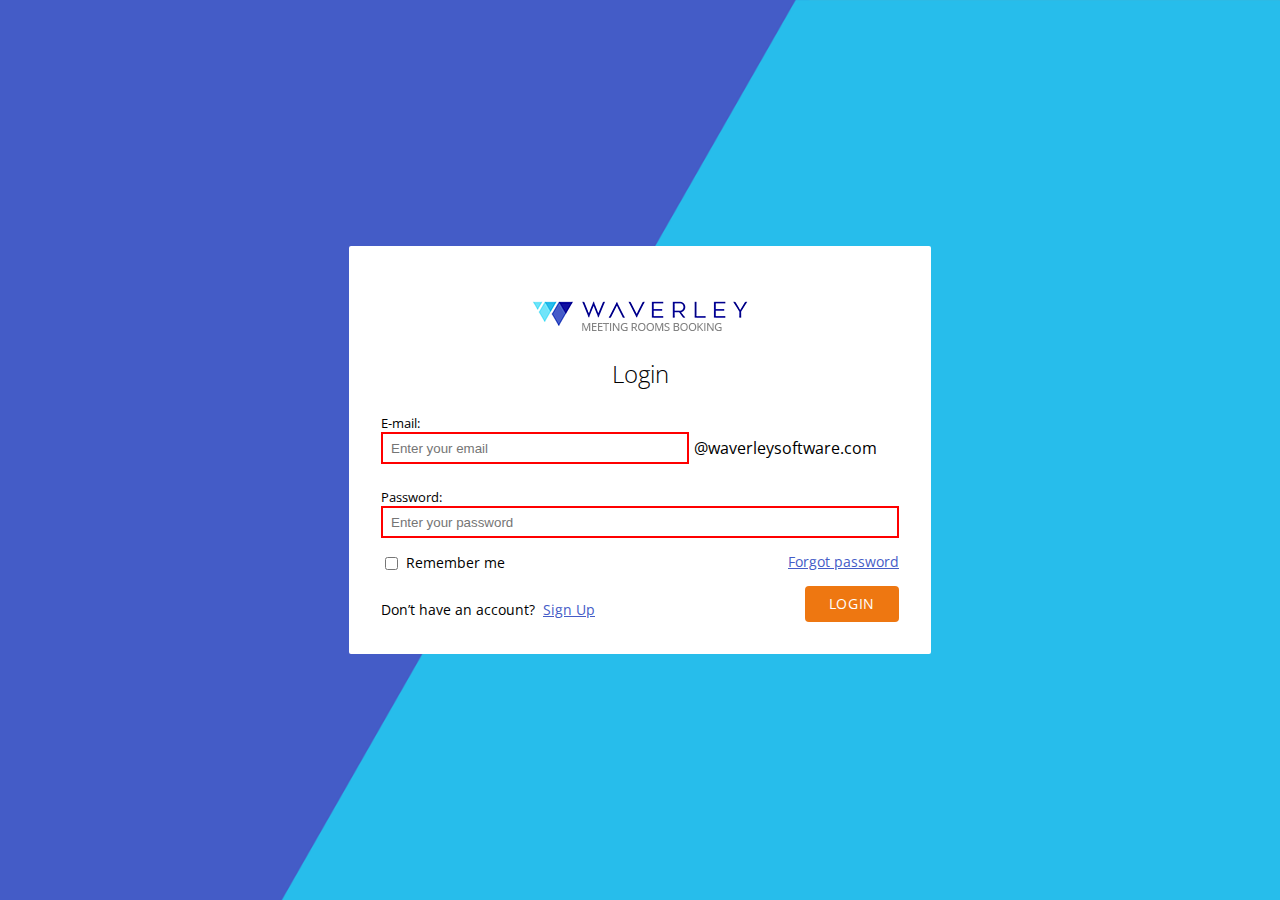
==== commit 22c810d7: "add new features" ====
--- a/index.html
+++ b/index.html
@@ -1 +1 @@
-<!DOCTYPE html><html lang="en"><head><meta charset="utf-8"><meta name="viewport" content="width=device-width,initial-scale=1,shrink-to-fit=no"><meta name="theme-color" content="#000000"><link href="https://fonts.googleapis.com/css?family=Open+Sans" rel="stylesheet"><link rel="manifest" href="/manifest.json"><link rel="icon" href="/wvl.png"><link rel="stylesheet" href="https://cdnjs.cloudflare.com/ajax/libs/font-awesome/4.7.0/css/font-awesome.min.css"><link rel="stylesheet" href="/react-big-calendar.css"><link rel="stylesheet" href="/react-select.css"><link rel="stylesheet" href="/rc-time-picker.css"><title>Conference Booking</title><style>#root{height:100%}</style><link href="/static/css/main.22cbf7d1.css" rel="stylesheet"></head><body><div id="root"></div><script type="text/javascript" src="/static/js/main.527a91c6.js"></script></body></html>+<!DOCTYPE html><html lang="en"><head><meta charset="utf-8"><meta name="viewport" content="width=device-width,initial-scale=1,shrink-to-fit=no"><meta name="theme-color" content="#000000"><link href="https://fonts.googleapis.com/css?family=Open+Sans:300,300i,400,400i,700,700i&amp;subset=cyrillic" rel="stylesheet"><link rel="manifest" href="/manifest.json"><link rel="icon" href="/wvl.png"><link rel="stylesheet" href="https://use.fontawesome.com/releases/v5.5.0/css/all.css" integrity="sha384-B4dIYHKNBt8Bc12p+WXckhzcICo0wtJAoU8YZTY5qE0Id1GSseTk6S+L3BlXeVIU" crossorigin="anonymous"><link rel="stylesheet" href="/react-big-calendar.css"><link rel="stylesheet" href="/react-select.css"><link rel="stylesheet" href="/rc-time-picker.css"><link rel="stylesheet" href="/alert.css"><title>Conference Booking</title><style>#root{height:100%}</style><link href="/static/css/main.274e8885.css" rel="stylesheet"></head><body><div id="root"></div><script type="text/javascript" src="/static/js/main.73dcc1c4.js"></script></body></html>--- a/react-big-calendar.css
+++ b/react-big-calendar.css
@@ -1,709 +1,1016 @@
-.event-wrapper {
-  display: flex;
-  flex-direction: column;
-}
-
-.event-wrapper-header {
-  display: flex;
-  flex-direction: row;
-  justify-content: space-between;
-  align-items: center;
-  height: 20px; 
-}
-
-.event-wrapper-header,
-.event-wrapper-content {
-  padding-left: 3px;
-}
-
-.event-wrapper-content {
-  display: flex;
-  flex-direction: column;
-}
-
-.event-wrapper-information-container,
-.event-icons-container {
-  display: flex;
-  align-items: center;
-  height: 100%;
-}
-
-.event-wrapper-avatars {
-  padding: 6px 0 0 2px;
-}
-
-.event-wrapper-email,
-.event-wrapper-lifeTime {
-  font-size: 12px;
-  font-weight: normal;
-  font-style: normal;
-  font-stretch: normal;
-  line-height: normal;
-  letter-spacing: normal;
-  text-align: left;
-  color: #0f0d9b;
-  margin: 0 3px;
-}
-
-.event-wrapper-title {
-  font-size: 14px;
-  font-weight: 600;
-  font-style: normal;
-  font-stretch: normal;
-  line-height: normal;
-  letter-spacing: normal;
-  text-align: left;
-  color: #0f0d9b;
-}
-
-.event-wrapper-icon {
-  font-size: 19px;
-  cursor: pointer;
-  z-index: 10;
-  margin: 0 5px;
-}
-
-.event-wrapper-avatar {
-  border-radius: 50%;
-  margin-right: 5px;
-  width: 24px;
-  height: 24px;
-}
-
-.month-day-event-content {
-  text-align: center;
-  font-size: 12px;
-}
-
-.rbc-btn {
-  color: inherit;
-  font: inherit;
-  margin: 0;
-}
-button.rbc-btn {
-  overflow: visible;
-  text-transform: none;
-  -webkit-appearance: button;
-  cursor: pointer;
-}
-button[disabled].rbc-btn {
-  cursor: not-allowed;
-}
-button.rbc-input::-moz-focus-inner {
-  border: 0;
-  padding: 0;
-}
-.rbc-calendar {
-  box-sizing: border-box;
-  height: 100%;
-  display: -webkit-flex;
-  display: -ms-flexbox;
-  display: flex;
-  -webkit-flex-direction: column;
-      -ms-flex-direction: column;
-          flex-direction: column;
-  -webkit-align-items: stretch;
-      -ms-flex-align: stretch;
-          align-items: stretch;
-}
-.rbc-calendar *,
-.rbc-calendar *:before,
-.rbc-calendar *:after {
-  box-sizing: inherit;
-}
-.rbc-abs-full,
-.rbc-row-bg {
-  overflow: hidden;
-  position: absolute;
-  top: 0;
-  left: 0;
-  right: 0;
-  bottom: 0;
-}
-.rbc-ellipsis,
-.rbc-event-label,
-.rbc-row-segment .rbc-event-content,
-.rbc-show-more {
-  display: block;
-  overflow: hidden;
-  text-overflow: ellipsis;
-  white-space: nowrap;
-}
-.rbc-rtl {
-  direction: rtl;
-}
-.rbc-off-range {
-  color: #999999;
-}
-.rbc-off-range-bg {
-  background: #e5e5e5;
-}
-.rbc-header {
-  overflow: hidden;
-  -webkit-flex: 1 0 0%;
-      -ms-flex: 1 0 0%;
-          flex: 1 0 0%;
-  text-overflow: ellipsis;
-  white-space: nowrap;
-  padding: 0 3px;
-  text-align: center;
-  vertical-align: middle;
-  font-weight: bold;
-  font-size: 90%;
-  min-height: 0;
-  border: 1px solid #DDD;
-}
-.rbc-header + .rbc-header {
-  border-left: 1px solid #DDD;
-}
-.rbc-rtl .rbc-header + .rbc-header {
-  border-left-width: 0;
-  border-right: 1px solid #DDD;
-}
-.rbc-header > a,
-.rbc-header > a:active,
-.rbc-header > a:visited {
-  color: inherit;
-  text-decoration: none;
-}
-.rbc-row-content {
-  position: relative;
-  -moz-user-select: none;
-   -ms-user-select: none;
-       user-select: none;
-  -webkit-user-select: none;
-  z-index: 4;
-}
-.rbc-today {
-  background-color: #eaf6ff;
-}
-.rbc-toolbar {
-  display: -webkit-flex;
-  display: -ms-flexbox;
-  display: flex;
-  -webkit-align-items: center;
-      -ms-flex-align: center;
-          align-items: center;
-  margin-bottom: 10px;
-  font-size: 16px;
-}
-.rbc-toolbar .rbc-toolbar-label {
-  -webkit-flex-grow: 1;
-      -ms-flex-positive: 1;
-          flex-grow: 1;
-  padding: 0 10px;
-  text-align: center;
-}
-.rbc-toolbar button {
-  color: #373a3c;
-  display: inline-block;
-  margin: 0;
-  text-align: center;
-  vertical-align: middle;
-  background: none;
-  background-image: none;
-  border: 1px solid #ccc;
-  padding: .375rem 1rem;
-  line-height: normal;
-  white-space: nowrap;
-  outline: none;
-}
-.rbc-toolbar button:active,
-.rbc-toolbar button.rbc-active {
-  background-image: none;
-  box-shadow: inset 0 3px 5px rgba(0, 0, 0, 0.125);
-  background-color: #e6e6e6;
-  border-color: #adadad;
-}
-.rbc-toolbar button:active:hover,
-.rbc-toolbar button.rbc-active:hover,
-.rbc-toolbar button:active:focus,
-.rbc-toolbar button.rbc-active:focus {
-  color: #373a3c;
-  background-color: #d4d4d4;
-  border-color: #8c8c8c;
-}
-.rbc-toolbar button:focus {
-  color: #373a3c;
-  background-color: #e6e6e6;
-  border-color: #adadad;
-}
-.rbc-toolbar button:hover {
-  color: #373a3c;
-  background-color: #e6e6e6;
-  border-color: #adadad;
-}
-.rbc-btn-group {
-  display: inline-block;
-  white-space: nowrap;
-}
-.rbc-btn-group > button:first-child:not(:last-child) {
-  border-top-right-radius: 0;
-  border-bottom-right-radius: 0;
-}
-.rbc-btn-group > button:last-child:not(:first-child) {
-  border-top-left-radius: 0;
-  border-bottom-left-radius: 0;
-}
-.rbc-rtl .rbc-btn-group > button:first-child:not(:last-child) {
-  border-top-left-radius: 0;
-  border-bottom-left-radius: 0;
-}
-.rbc-rtl .rbc-btn-group > button:last-child:not(:first-child) {
-  border-top-right-radius: 0;
-  border-bottom-right-radius: 0;
-}
-
-.rbc-btn-group button + button {
-  margin-left: -1px;
-}
-.rbc-rtl .rbc-btn-group button + button {
-  margin-left: 0;
-  margin-right: -1px;
-}
-.rbc-btn-group + .rbc-btn-group,
-.rbc-btn-group + button {
-  margin-left: 10px;
-}
-.rbc-event {
-  background-color: rgba(112, 229, 250, 0.5);
-  color: #0f0d9b;
-  font-weight: 700;
-}
-.rbc-slot-selecting .rbc-event {
-  cursor: inherit;
-  pointer-events: none;
-}
-/* .rbc-event.rbc-selected {
-  background-color: #265985;
-} */
-.rbc-event-label {
-  display: none;
-  font-size: 80%;
-}
-.rbc-event-overlaps {
-  box-shadow: -1px 1px 5px 0px rgba(51, 51, 51, 0.5);
-}
-.rbc-event-continues-prior {
-  border-top-left-radius: 0;
-  border-bottom-left-radius: 0;
-}
-.rbc-event-continues-after {
-  border-top-right-radius: 0;
-  border-bottom-right-radius: 0;
-}
-.rbc-event-continues-earlier {
-  border-top-left-radius: 0;
-  border-top-right-radius: 0;
-}
-.rbc-event-continues-later {
-  border-bottom-left-radius: 0;
-  border-bottom-right-radius: 0;
-}
-.rbc-event-continues-day-after {
-  border-bottom-left-radius: 0;
-  border-bottom-right-radius: 0;
-}
-.rbc-event-continues-day-prior {
-  border-top-left-radius: 0;
-  border-top-right-radius: 0;
-}
-.rbc-row {
-  display: -webkit-flex;
-  display: -ms-flexbox;
-  display: flex;
-  -webkit-flex-direction: row;
-      -ms-flex-direction: row;
-          flex-direction: row;
-}
-.rbc-row-segment {
-  padding: 0 1px 1px 1px;
-}
-.rbc-selected-cell {
-  background-color: rgba(0, 0, 0, 0.1);
-}
-.rbc-show-more {
-  background-color: rgba(255, 255, 255, 0.3);
-  z-index: 4;
-  font-weight: bold;
-  font-size: 85%;
-  height: auto;
-  line-height: normal;
-  white-space: nowrap;
-}
-.rbc-month-view {
-  position: relative;
-  border: 1px solid #DDD;
-  display: -webkit-flex;
-  display: -ms-flexbox;
-  display: flex;
-  -webkit-flex-direction: column;
-      -ms-flex-direction: column;
-          flex-direction: column;
-  -webkit-flex: 1 0 0;
-      -ms-flex: 1 0 0px;
-          flex: 1 0 0;
-  width: 100%;
-  -moz-user-select: none;
-   -ms-user-select: none;
-       user-select: none;
-  -webkit-user-select: none;
-  height: 100%;
-}
-.rbc-month-header {
-  display: -webkit-flex;
-  display: -ms-flexbox;
-  display: flex;
-  -webkit-flex-direction: row;
-      -ms-flex-direction: row;
-          flex-direction: row;
-}
-.rbc-month-row {
-  display: -webkit-flex;
-  display: -ms-flexbox;
-  display: flex;
-  position: relative;
-  -webkit-flex-direction: column;
-      -ms-flex-direction: column;
-          flex-direction: column;
-  -webkit-flex: 1 0 0;
-      -ms-flex: 1 0 0px;
-          flex: 1 0 0;
-  -webkit-flex-basis: 0px;
-      -ms-flex-preferred-size: 0px;
-          flex-basis: 0px;
-  overflow: hidden;
-  height: 100%;
-}
-.rbc-month-row + .rbc-month-row {
-  border-top: 1px solid #DDD;
-}
-.rbc-date-cell {
-  -webkit-flex: 1 1 0;
-      -ms-flex: 1 1 0px;
-          flex: 1 1 0;
-  min-width: 0;
-  padding-right: 5px;
-  text-align: right;
-}
-.rbc-date-cell.rbc-now {
-  font-weight: bold;
-}
-.rbc-date-cell > a,
-.rbc-date-cell > a:active,
-.rbc-date-cell > a:visited {
-  color: inherit;
-  text-decoration: none;
-}
-.rbc-row-bg {
-  display: -webkit-flex;
-  display: -ms-flexbox;
-  display: flex;
-  -webkit-flex-direction: row;
-      -ms-flex-direction: row;
-          flex-direction: row;
-  -webkit-flex: 1 0 0;
-      -ms-flex: 1 0 0px;
-          flex: 1 0 0;
-  overflow: hidden;
-}
-.rbc-day-bg {
-  -webkit-flex: 1 0 0%;
-      -ms-flex: 1 0 0%;
-          flex: 1 0 0%;
-}
-.rbc-day-bg + .rbc-day-bg {
-  border-left: 1px solid #DDD;
-}
-.rbc-rtl .rbc-day-bg + .rbc-day-bg {
-  border-left-width: 0;
-  border-right: 1px solid #DDD;
-}
-.rbc-overlay {
-  position: absolute;
-  z-index: 5;
-  border: 1px solid #e5e5e5;
-  background-color: #fff;
-  box-shadow: 0 5px 15px rgba(0, 0, 0, 0.25);
-  padding: 10px;
-}
-.rbc-overlay > * + * {
-  margin-top: 1px;
-}
-.rbc-overlay-header {
-  border-bottom: 1px solid #e5e5e5;
-  margin: -10px -10px 5px -10px;
-  padding: 2px 10px;
-}
-.rbc-agenda-view {
-  display: -webkit-flex;
-  display: -ms-flexbox;
-  display: flex;
-  -webkit-flex-direction: column;
-      -ms-flex-direction: column;
-          flex-direction: column;
-  -webkit-flex: 1 0 0;
-      -ms-flex: 1 0 0px;
-          flex: 1 0 0;
-  overflow: auto;
-}
-.rbc-agenda-view table.rbc-agenda-table {
-  width: 100%;
-  border-spacing: 0;
-  border-collapse: collapse;
-}
-.rbc-agenda-view table.rbc-agenda-table tbody > tr > td {
-  padding: 5px 10px;
-  vertical-align: top;
-}
-.rbc-agenda-view table.rbc-agenda-table .rbc-agenda-time-cell {
-  padding-left: 15px;
-  padding-right: 15px;
-  text-transform: lowercase;
-}
-.rbc-agenda-view table.rbc-agenda-table tbody > tr + tr {
-  border-top: 1px dashed #27bdeb;
-}
-.rbc-agenda-view table.rbc-agenda-table thead > tr > th {
-  padding: 3px 5px;
-  text-align: left;
-  border-bottom: 1px dashed #27bdeb;
-}
-.rbc-rtl .rbc-agenda-view table.rbc-agenda-table thead > tr > th {
-  text-align: right;
-}
-.rbc-agenda-time-cell {
-  text-transform: lowercase;
-}
-.rbc-agenda-time-cell .rbc-continues-after:after {
-  content: ' »';
-}
-.rbc-agenda-time-cell .rbc-continues-prior:before {
-  content: '« ';
-}
-.rbc-agenda-date-cell,
-.rbc-agenda-time-cell {
-  white-space: nowrap;
-}
-.rbc-agenda-event-cell {
-  width: 100%;
-}
-.rbc-time-column {
-  display: -webkit-flex;
-  display: -ms-flexbox;
-  display: flex;
-  -webkit-flex-direction: column;
-      -ms-flex-direction: column;
-          flex-direction: column;
-  min-height: 100%;
-  border-left: 1px solid #ddd;
-  border-right: 1px solid #ddd;
-}
-.rbc-time-column .rbc-timeslot-group {
-  -webkit-flex: 1;
-      -ms-flex: 1;
-          flex: 1;
-  border-bottom: 1px dashed #27bdeb;
-}
-
-.rbc-time-column .rbc-timeslot-group:first-of-type {
-  -webkit-flex: 1;
-      -ms-flex: 1;
-          flex: 1;
-  border-bottom: 1px dashed #27bdeb;
-  border-top: 1px dashed #27bdeb;
-}
-.rbc-timeslot-group {
-  min-height: 80px;
-  display: -webkit-flex;
-  display: -ms-flexbox;
-  display: flex;
-  -webkit-flex-flow: column nowrap;
-      -ms-flex-flow: column nowrap;
-          flex-flow: column nowrap;
-}
-
-.rbc-time-gutter,
-.rbc-header-gutter {
-  -webkit-flex: none;
-      -ms-flex: none;
-          flex: none;
-}
-
-.rbc-time-gutter .rbc-timeslot-group .rbc-time-slot {
-  border-bottom: 0;
-}
-
-.rbc-label {
-  padding: 0 5px;
-}
-.rbc-day-slot {
-  position: relative;
-}
-.rbc-day-slot .rbc-events-container {
-  width: 100%;
-  bottom: 0;
-  left: 0;
-  position: absolute;
-  right: 10px;
-  top: 0;
-}
-.rbc-day-slot .rbc-events-container.rbc-is-rtl {
-  left: 10px;
-  right: 0;
-}
-.rbc-day-slot .rbc-event {
-  border-top: 1px solid #27bdeb;
-  border-bottom: 1px solid #27bdeb;
-  display: -webkit-flex;
-  display: -ms-flexbox;
-  display: flex;
-  max-height: 100%;
-  min-height: 20px;
-  -webkit-flex-flow: column wrap;
-      -ms-flex-flow: column wrap;
-          flex-flow: column wrap;
-  -webkit-align-items: flex-start;
-      -ms-flex-align: start;
-          align-items: flex-start;
-  overflow: hidden;
-  position: absolute;
-}
-.rbc-day-slot .rbc-event-label {
-  -webkit-flex: none;
-      -ms-flex: none;
-          flex: none;
-  padding-right: 5px;
-  width: auto;
-}
-.rbc-day-slot .rbc-event-content {
-  width: 100%;
-  -webkit-flex: 1 1 0;
-      -ms-flex: 1 1 0px;
-          flex: 1 1 0;
-  word-wrap: break-word;
-  line-height: 1;
-  height: 100%;
-  min-height: 1em;
-}
-
-.rbc-time-slot {
-  -webkit-flex: 1 0 0;
-      -ms-flex: 1 0 0px;
-          flex: 1 0 0;
-  border-bottom: 1px dashed #27bdeb;
-}
-.rbc-time-slot.rbc-now {
-  font-weight: bold;
-}
-.rbc-day-header {
-  text-align: center;
-}
-.rbc-slot-selection {
-  z-index: 10;
-  position: absolute;
-  background-color: rgba(0, 0, 0, 0.5);
-  color: white;
-  font-size: 75%;
-  width: 100%;
-  padding: 3px;
-}
-.rbc-slot-selecting {
-  cursor: move;
-}
-.rbc-time-view {
-  display: -webkit-flex;
-  display: -ms-flexbox;
-  display: flex;
-  -webkit-flex-direction: column;
-      -ms-flex-direction: column;
-          flex-direction: column;
-  -webkit-flex: 1;
-      -ms-flex: 1;
-          flex: 1;
-  width: 100%;
-  min-height: 0;
-}
-.rbc-time-view .rbc-time-gutter {
-  white-space: nowrap;
-}
-.rbc-time-view .rbc-allday-cell {
-  display: none;
-  box-sizing: content-box;
-  width: 100%;
-  position: relative;
-}
-.rbc-time-view .rbc-allday-events {
-  position: relative;
-  z-index: 4;
-}
-.rbc-time-view .rbc-row {
-  box-sizing: border-box;
-  min-height: 20px;
-}
-.rbc-time-header {
-  display: -webkit-flex;
-  display: -ms-flexbox;
-  display: flex;
-  -webkit-flex: 0 0 auto;
-      -ms-flex: 0 0 auto;
-          flex: 0 0 auto;
-  -webkit-flex-direction: row;
-      -ms-flex-direction: row;
-          flex-direction: row;
-}
-
-.rbc-time-header > .rbc-row:first-child {
-  border-bottom: 1px dashed #27bdeb;
-}
-.rbc-time-header > .rbc-row.rbc-row-resource {
-  border-bottom: 1px dashed #27bdeb;
-}
-.rbc-time-header-content {
-  -webkit-flex: 1;
-      -ms-flex: 1;
-          flex: 1;
-  min-width: 0;
-  -webkit-flex-direction: column;
-      -ms-flex-direction: column;
-          flex-direction: column;
-}
-
-.rbc-time-content {
-  display: -webkit-flex;
-  display: -ms-flexbox;
-  display: flex;
-  -webkit-flex: 1 0 0%;
-      -ms-flex: 1 0 0%;
-          flex: 1 0 0%;
-  -webkit-align-items: flex-start;
-      -ms-flex-align: start;
-          align-items: flex-start;
-  width: 100%;
-  overflow-y: auto;
-  position: relative;
-}
-.rbc-time-content > .rbc-time-gutter {
-  -webkit-flex: none;
-      -ms-flex: none;
-          flex: none;
-}
-
-.rbc-rtl .rbc-time-content > * + * > * {
-  border-left-width: 0;
-  /* border-right: .5px dashed #27bdeb; */
-}
-.rbc-time-content > .rbc-day-slot {
-  width: 100%;
-  -moz-user-select: none;
-   -ms-user-select: none;
-       user-select: none;
-  -webkit-user-select: none;
-}
-.rbc-current-time-indicator {
-  position: absolute;
-  z-index: 3;
-  height: 2px;
-  background-color: red;
-  pointer-events: none;
-}
+.event-wrapper {
+  display: flex;
+  flex-direction: column;
+  height: 100%;
+}
+
+.event-wrapper-header {
+  display: flex;
+  flex-direction: row;
+  justify-content: space-between;
+  align-items: center;
+  vertical-align: top;
+}
+
+.event-wrapper-header,
+.event-wrapper-content {
+  padding-left: 3px;
+}
+
+.event-wrapper-content {
+  display: flex;
+  flex-direction: column;
+}
+
+.event-wrapper-information-container,
+.event-icons-container {
+  display: flex;
+  align-items: center;
+  height: 100%;
+}
+
+.event-icons-container {
+  margin-right: 5px;
+}
+
+.month-event-icons-container {
+  margin-right: 0;
+}
+
+.week-event-icons-container {
+  margin-right: 0;
+}
+
+.event-wrapper-avatars {
+  padding: 6px 0 0 2px;
+}
+
+.event-wrapper-email,
+.event-wrapper-lifeTime {
+  font-size: 12px;
+  font-weight: normal;
+  font-style: normal;
+  font-stretch: normal;
+  line-height: normal;
+  letter-spacing: normal;
+  text-align: left;
+  color: #006e90;
+  margin: 0 3px;
+}
+
+.event-wrapper-title {
+  font-size: 14px;
+  font-weight: 600;
+  font-style: normal;
+  font-stretch: normal;
+  line-height: normal;
+  letter-spacing: normal;
+  text-align: left;
+  color: #006e90;
+}
+
+.event-wrapper-icon {
+  font-size: 16px;
+  cursor: pointer;
+  z-index: 1;
+  margin: 0 5px;
+}
+
+.month-event-wrapper-icon {
+  font-size: 14px;
+  cursor: pointer;
+  z-index: 1;
+  margin: 0 3px;
+}
+
+.week-event-wrapper-icon {
+  font-size: 14px;
+  cursor: pointer;
+  z-index: 1;
+  margin: 0 3px;
+}
+
+.event-wrapper-avatar {
+  border-radius: 50%;
+  margin-right: 5px;
+  width: 24px;
+  height: 24px;
+}
+
+.month-day-event-content {
+  text-align: center;
+  font-size: 12px;
+}
+
+.week-day-event-content {
+  text-align: center;
+  font-size: 12px;
+}
+
+.month-event-wrapper {
+  display: flex;
+  flex-direction: row;
+  justify-content: space-between;
+  align-items: center;
+  height: 100%;
+  padding: 2px 0;
+  border-radius: 2px;
+}
+
+.week-event-wrapper {
+  display: flex;
+  flex-direction: column;
+  justify-content: flex-start;
+  align-items: flex-start;
+  height: 100%;
+  line-height: 14px;
+}
+
+.week-day-event-header {
+  padding-top: 3px;
+  display: flex;
+  width: 100%;
+  min-height: 14px;
+  flex-direction: row;
+  justify-content: space-between;
+}
+
+.week-day-event-footer .event-wrapper-title {
+  font-weight: 400;
+  font-size: 13px;
+}
+
+.rbc-btn {
+  color: inherit;
+  font: inherit;
+  margin: 0;
+}
+button.rbc-btn {
+  overflow: visible;
+  text-transform: none;
+  -webkit-appearance: button;
+  cursor: pointer;
+}
+button[disabled].rbc-btn {
+  cursor: not-allowed;
+}
+button.rbc-input::-moz-focus-inner {
+  border: 0;
+  padding: 0;
+}
+.rbc-calendar {
+  box-sizing: border-box;
+  height: 100%;
+  display: -webkit-flex;
+  display: -ms-flexbox;
+  display: flex;
+  -webkit-flex-direction: column;
+      -ms-flex-direction: column;
+          flex-direction: column;
+  -webkit-align-items: stretch;
+      -ms-flex-align: stretch;
+          align-items: stretch;
+}
+.rbc-calendar *,
+.rbc-calendar *:before,
+.rbc-calendar *:after {
+  box-sizing: inherit;
+}
+.rbc-abs-full,
+.rbc-row-bg {
+  overflow: hidden;
+  position: absolute;
+  top: 0;
+  left: 0;
+  right: 0;
+  bottom: 0;
+}
+.rbc-ellipsis,
+.rbc-event-label,
+.rbc-row-segment .rbc-event-content,
+.rbc-show-more {
+  display: block;
+  overflow: hidden;
+  text-overflow: ellipsis;
+  white-space: nowrap;
+}
+.rbc-rtl {
+  direction: rtl;
+}
+.rbc-off-range {
+  color: #999999;
+}
+.rbc-off-range-bg {
+  background: #e5e5e5;
+}
+.rbc-header {
+  overflow: hidden;
+  -webkit-flex: 1 0 0%;
+      -ms-flex: 1 0 0%;
+          flex: 1 0 0%;
+  text-overflow: ellipsis;
+  white-space: nowrap;
+  padding: 3px;
+  text-align: center;
+  vertical-align: middle;
+  font-weight: bold;
+  font-size: 12px;
+  min-height: 0;
+  border-bottom: 1px solid #DDD;
+  text-transform: uppercase;
+}
+
+.rbc-time-header-gutter {
+  border-right: 1px solid #DDD;
+}
+
+.rbc-header + .rbc-header {
+  border-left: 1px solid #DDD;
+}
+.rbc-rtl .rbc-header + .rbc-header {
+  border-left-width: 0;
+  border-right: 1px solid #DDD;
+}
+.rbc-header > a,
+.rbc-header > a:active,
+.rbc-header > a:visited {
+  color: inherit;
+  text-decoration: none;
+}
+.rbc-row-content {
+  position: relative;
+  -moz-user-select: none;
+   -ms-user-select: none;
+       user-select: none;
+  -webkit-user-select: none;
+  z-index: 4;
+}
+.rbc-today {
+  background-color: #eaf6ff;
+}
+.rbc-toolbar {
+  display: -webkit-flex;
+  display: -ms-flexbox;
+  display: flex;
+  -webkit-align-items: center;
+      -ms-flex-align: center;
+          align-items: center;
+  padding: 6px 5px 6px 0;
+  font-size: 16px;
+  background-color: #f3f3f3;
+}
+.rbc-toolbar .rbc-toolbar-label {
+  -webkit-flex-grow: 1;
+      -ms-flex-positive: 1;
+          flex-grow: 1;
+  padding: 0 10px;
+  text-align: center;
+}
+.rbc-toolbar button {
+  color: #373a3c;
+  display: inline-block;
+  margin: 0;
+  text-align: center;
+  vertical-align: middle;
+  background: none;
+  background-image: none;
+  border: 1px solid #ccc;
+  padding: .375rem 1rem;
+  line-height: normal;
+  white-space: nowrap;
+  outline: none;
+}
+
+.rbc-addons-dnd-resizable {
+  width: 100%;
+}
+.rbc-toolbar button:active,
+.rbc-toolbar button.rbc-active {
+  background-image: none;
+  box-shadow: inset 0 3px 5px rgba(0, 0, 0, 0.125);
+  background-color: #e6e6e6;
+  border-color: #adadad;
+}
+.rbc-toolbar button:active:hover,
+.rbc-toolbar button.rbc-active:hover,
+.rbc-toolbar button:active:focus,
+.rbc-toolbar button.rbc-active:focus {
+  color: #373a3c;
+  background-color: #d4d4d4;
+  border-color: #8c8c8c;
+}
+.rbc-toolbar button:focus {
+  color: #373a3c;
+  background-color: #e6e6e6;
+  border-color: #adadad;
+}
+.rbc-toolbar button:hover {
+  color: #373a3c;
+  background-color: #e6e6e6;
+  border-color: #adadad;
+}
+.rbc-btn-group {
+  display: inline-block;
+  white-space: nowrap;
+}
+.rbc-btn-group > button:first-child:not(:last-child) {
+  border-top-right-radius: 0;
+  border-bottom-right-radius: 0;
+}
+.rbc-btn-group > button:last-child:not(:first-child) {
+  border-top-left-radius: 0;
+  border-bottom-left-radius: 0;
+}
+.rbc-rtl .rbc-btn-group > button:first-child:not(:last-child) {
+  border-top-left-radius: 0;
+  border-bottom-left-radius: 0;
+}
+.rbc-rtl .rbc-btn-group > button:last-child:not(:first-child) {
+  border-top-right-radius: 0;
+  border-bottom-right-radius: 0;
+}
+
+.rbc-btn-group button + button {
+  margin-left: -1px;
+}
+.rbc-rtl .rbc-btn-group button + button {
+  margin-left: 0;
+  margin-right: -1px;
+}
+.rbc-btn-group + .rbc-btn-group,
+.rbc-btn-group + button {
+  margin-left: 10px;
+}
+.rbc-event {
+  color: #006e90;
+  font-weight: 700;
+  border-radius: 2px;
+}
+
+.event-wrapper {
+  padding-left: 2px;
+  border-left: 4px solid #27bdeb;
+  background-color: rgba(112, 229, 250, 0.5);
+  transition: .2s ease all;
+}
+
+.event-wrapper:hover {
+  border-left: 4px solid #2bc6f6;
+  background-color: rgba(137, 237, 255, 0.5);
+  transition: .2s ease all;
+}
+
+.event-owner-wrapper {
+  border-left: 4px solid #40d48f !important;
+  background-color: rgba(64, 212, 143, 0.5) !important;
+  transition: .2s ease all;
+  color: #005a2c !important;
+}
+
+.event-owner-wrapper .event-wrapper-title {
+  color: #005a2c !important;
+}
+
+.event-owner-wrapper:hover {
+  border-left: 4px solid #4ce09b !important;
+  background-color: rgba(76, 224, 155, 0.5) !important;
+  transition: .2s ease all;
+}
+
+.rbc-slot-selecting .rbc-event {
+  cursor: inherit;
+  pointer-events: none;
+}
+/* .rbc-event.rbc-selected {
+  background-color: #265985;
+} */
+.rbc-event-label {
+  display: none;
+  font-size: 80%;
+}
+.rbc-event-overlaps {
+  box-shadow: -1px 1px 5px 0px rgba(51, 51, 51, 0.5);
+}
+.rbc-event-continues-prior {
+  border-top-left-radius: 0;
+  border-bottom-left-radius: 0;
+}
+.rbc-event-continues-after {
+  border-top-right-radius: 0;
+  border-bottom-right-radius: 0;
+}
+.rbc-event-continues-earlier {
+  border-top-left-radius: 0;
+  border-top-right-radius: 0;
+}
+.rbc-event-continues-later {
+  border-bottom-left-radius: 0;
+  border-bottom-right-radius: 0;
+}
+.rbc-event-continues-day-after {
+  border-bottom-left-radius: 0;
+  border-bottom-right-radius: 0;
+}
+.rbc-event-continues-day-prior {
+  border-top-left-radius: 0;
+  border-top-right-radius: 0;
+}
+.rbc-row {
+  display: -webkit-flex;
+  display: -ms-flexbox;
+  display: flex;
+  -webkit-flex-direction: row;
+      -ms-flex-direction: row;
+          flex-direction: row;
+}
+
+.rbc-row-segment {
+  padding: 0 1px 1px 1px;
+}
+.rbc-row-segment > button {
+  display: block;
+  border: 0;
+  padding: 0;
+  margin: 0;
+  outline: 0;
+}
+
+.rbc-row-segment .month-event-wrapper {
+  border-left: 4px solid #27bdeb;
+  background-color: rgba(112, 229, 250, 0.5);
+  transition: .2s ease all;
+}
+
+.rbc-row-segment .month-event-wrapper:hover {
+  border-left: 4px solid #2bc6f6;
+  background-color: rgba(137, 237, 255, 0.5);
+  transition: .2s ease all;
+}
+
+.rbc-event-content .week-event-wrapper {
+  border-left: 4px solid #27bdeb;
+  background-color: rgba(112, 229, 250, 0.5);
+  transition: .2s ease all;
+}
+
+.rbc-event-content .week-event-wrapper:hover {
+  border-left: 4px solid #2bc6f6;
+  background-color: rgba(137, 237, 255, 0.5);
+  transition: .2s ease all;
+}
+
+.rbc-row-segment .event-owner-wrapper {
+  border-left: 4px solid #40d48f !important;
+  background-color: rgba(64, 212, 143, 0.5) !important;
+  transition: .2s ease all;
+}
+
+.rbc-row-segment .event-owner-wrapper:hover {
+  border-left: 4px solid #4ce09b !important;
+  background-color: rgba(76, 224, 155, 0.5) !important;
+  transition: .2s ease all;
+}
+
+.rbc-selected-cell {
+  background-color: rgba(0, 0, 0, 0.1);
+}
+.rbc-show-more {
+  background-color: rgba(255, 255, 255, 0.3);
+  z-index: 4;
+  font-weight: bold;
+  font-size: 85%;
+  height: auto;
+  line-height: normal;
+  white-space: nowrap;
+  color: #455cc7;
+  font-size: 13px;
+}
+.rbc-month-view {
+  position: relative;
+  border-top: 1px solid #DDD;
+  border-bottom: 1px solid #DDD;
+  display: -webkit-flex;
+  display: -ms-flexbox;
+  display: flex;
+  -webkit-flex-direction: column;
+      -ms-flex-direction: column;
+          flex-direction: column;
+  -webkit-flex: 1 0 0;
+      -ms-flex: 1 0 0px;
+          flex: 1 0 0;
+  width: 100%;
+  -moz-user-select: none;
+   -ms-user-select: none;
+       user-select: none;
+  -webkit-user-select: none;
+  height: 100%;
+  padding: 5px 0;
+}
+.rbc-month-header {
+  border-left: 1px solid #DDD;
+  border-right: 1px solid #DDD;
+  margin: 0 5px;
+  display: -webkit-flex;
+  display: -ms-flexbox;
+  display: flex;
+  -webkit-flex-direction: row;
+      -ms-flex-direction: row;
+          flex-direction: row;
+}
+.rbc-month-row {
+  border-left: 1px solid #DDD;
+  border-right: 1px solid #DDD;
+  margin: 0 5px;
+  display: -webkit-flex;
+  display: -ms-flexbox;
+  display: flex;
+  position: relative;
+  -webkit-flex-direction: column;
+      -ms-flex-direction: column;
+          flex-direction: column;
+  -webkit-flex: 1 0 0;
+      -ms-flex: 1 0 0px;
+          flex: 1 0 0;
+  -webkit-flex-basis: 0px;
+      -ms-flex-preferred-size: 0px;
+          flex-basis: 0px;
+  overflow: hidden;
+  height: 100%;
+}
+.rbc-month-row + .rbc-month-row {
+  border-top: 1px solid #DDD;
+}
+.rbc-date-cell {
+  -webkit-flex: 1 1 0;
+      -ms-flex: 1 1 0px;
+          flex: 1 1 0;
+  min-width: 0;
+  padding-right: 5px;
+  text-align: right;
+}
+.rbc-date-cell.rbc-now {
+  font-weight: bold;
+}
+.rbc-date-cell > a,
+.rbc-date-cell > a:active,
+.rbc-date-cell > a:visited {
+  color: inherit;
+  text-decoration: none;
+}
+.rbc-row-bg {
+  display: -webkit-flex;
+  display: -ms-flexbox;
+  display: flex;
+  -webkit-flex-direction: row;
+      -ms-flex-direction: row;
+          flex-direction: row;
+  -webkit-flex: 1 0 0;
+      -ms-flex: 1 0 0px;
+          flex: 1 0 0;
+  overflow: hidden;
+}
+.rbc-day-bg {
+  -webkit-flex: 1 0 0%;
+      -ms-flex: 1 0 0%;
+          flex: 1 0 0%;
+}
+.rbc-day-bg + .rbc-day-bg {
+  border-left: 1px solid #DDD;
+}
+.rbc-rtl .rbc-day-bg + .rbc-day-bg {
+  border-left-width: 0;
+  border-right: 1px solid #DDD;
+}
+.rbc-overlay {
+  position: absolute;
+  z-index: 5;
+  border: 1px solid #e5e5e5;
+  background-color: #fff;
+  box-shadow: 0 5px 15px rgba(0, 0, 0, 0.25);
+  padding: 10px;
+}
+.rbc-overlay > * + * {
+  margin-top: 1px;
+}
+.rbc-overlay-header {
+  border-bottom: 1px solid #e5e5e5;
+  margin: -10px -10px 5px -10px;
+  padding: 2px 10px;
+}
+.rbc-agenda-view {
+  display: -webkit-flex;
+  display: -ms-flexbox;
+  display: flex;
+  -webkit-flex-direction: column;
+      -ms-flex-direction: column;
+          flex-direction: column;
+  -webkit-flex: 1 0 0;
+      -ms-flex: 1 0 0px;
+          flex: 1 0 0;
+  overflow: auto;
+}
+.rbc-agenda-view table.rbc-agenda-table {
+  width: 100%;
+  border-spacing: 0;
+  border-collapse: collapse;
+}
+.rbc-agenda-view table.rbc-agenda-table tbody > tr > td {
+  padding: 5px 10px;
+  vertical-align: top;
+}
+.rbc-agenda-view table.rbc-agenda-table .rbc-agenda-time-cell {
+  padding-left: 15px;
+  padding-right: 15px;
+  text-transform: lowercase;
+}
+.rbc-agenda-view table.rbc-agenda-table tbody > tr + tr {
+  border-top: 1px dashed #27bdeb;
+}
+.rbc-agenda-view table.rbc-agenda-table thead > tr > th {
+  padding: 3px 5px;
+  text-align: left;
+  border-bottom: 1px dashed #27bdeb;
+}
+.rbc-rtl .rbc-agenda-view table.rbc-agenda-table thead > tr > th {
+  text-align: right;
+}
+.rbc-agenda-time-cell {
+  text-transform: lowercase;
+}
+.rbc-agenda-time-cell .rbc-continues-after:after {
+  content: ' »';
+}
+.rbc-agenda-time-cell .rbc-continues-prior:before {
+  content: '« ';
+}
+.rbc-agenda-date-cell,
+.rbc-agenda-time-cell {
+  white-space: nowrap;
+}
+.rbc-agenda-event-cell {
+  width: 100%;
+}
+.rbc-time-column {
+  display: -webkit-flex;
+  display: -ms-flexbox;
+  display: flex;
+  -webkit-flex-direction: column;
+      -ms-flex-direction: column;
+          flex-direction: column;
+  min-height: 100%;
+  border-right: 1px solid #ddd;
+}
+
+.rbc-time-column .rbc-timeslot-group {
+  -webkit-flex: 1;
+      -ms-flex: 1;
+          flex: 1;
+  border-bottom: 1px dashed rgba(39, 189, 235, .75);
+}
+
+.rbc-time-column .rbc-timeslot-group:first-of-type {
+  -webkit-flex: 1;
+      -ms-flex: 1;
+          flex: 1;
+  border-bottom: 1px dashed rgba(39, 189, 235, .75);
+  border-top: 1px dashed rgba(39, 189, 235, .75);
+}
+.rbc-timeslot-group {
+  min-height: 80px;
+  display: -webkit-flex;
+  display: -ms-flexbox;
+  display: flex;
+  -webkit-flex-flow: column nowrap;
+      -ms-flex-flow: column nowrap;
+          flex-flow: column nowrap;
+}
+
+.rbc-time-gutter,
+.rbc-header-gutter {
+  -webkit-flex: none;
+      -ms-flex: none;
+          flex: none;
+}
+
+.rbc-time-gutter .rbc-timeslot-group .rbc-time-slot {
+  border-bottom: 0;
+}
+
+.rbc-label {
+  padding: 0 5px;
+}
+.rbc-day-slot {
+  position: relative;
+}
+.rbc-day-slot .rbc-events-container {
+  width: 100%;
+  bottom: 0;
+  left: 0;
+  position: absolute;
+  right: 10px;
+  top: 0;
+}
+.rbc-day-slot .rbc-events-container.rbc-is-rtl {
+  left: 10px;
+  right: 0;
+}
+.rbc-day-slot .rbc-event {
+  display: -webkit-flex;
+  display: -ms-flexbox;
+  display: flex;
+  width: 100% !important;
+  border-radius: 2px;
+  left: 0 !important;
+  max-height: 100%;
+  min-height: 20px;
+  -webkit-flex-flow: column wrap;
+      -ms-flex-flow: column wrap;
+          flex-flow: column wrap;
+  -webkit-align-items: flex-start;
+      -ms-flex-align: start;
+          align-items: flex-start;
+  overflow: hidden;
+  position: absolute;
+}
+.rbc-day-slot .rbc-event-label {
+  -webkit-flex: none;
+      -ms-flex: none;
+          flex: none;
+  padding-right: 5px;
+  width: auto;
+}
+.rbc-day-slot .rbc-event-content {
+  width: 100%;
+  -webkit-flex: 1 1 0;
+      -ms-flex: 1 1 0px;
+          flex: 1 1 0;
+  word-wrap: break-word;
+  line-height: 1;
+  height: 100%;
+  min-height: 1em;
+  font-size: 14px;
+}
+
+.rbc-time-slot {
+  -webkit-flex: 1 0 0;
+      -ms-flex: 1 0 0px;
+          flex: 1 0 0;
+  border-bottom: 1px dashed rgba(39, 189, 235, .25);
+}
+.rbc-time-slot.rbc-now {
+  font-weight: bold;
+}
+.rbc-day-header {
+  text-align: center;
+}
+.rbc-slot-selection {
+  z-index: 10;
+  position: absolute;
+  background-color: rgba(0, 0, 0, 0.5);
+  color: white;
+  font-size: 75%;
+  width: 100%;
+  padding: 3px;
+}
+.rbc-slot-selecting {
+  cursor: move;
+}
+.rbc-time-view {
+  display: -webkit-flex;
+  display: -ms-flexbox;
+  display: flex;
+  -webkit-flex-direction: column;
+      -ms-flex-direction: column;
+          flex-direction: column;
+  -webkit-flex: 1;
+      -ms-flex: 1;
+          flex: 1;
+  width: 100%;
+  min-height: 0;
+  padding: 5px;
+}
+.rbc-time-view .rbc-time-gutter {
+  white-space: nowrap;
+}
+.rbc-time-view .rbc-allday-cell {
+  display: none;
+  box-sizing: content-box;
+  width: 100%;
+  position: relative;
+}
+.rbc-time-view .rbc-allday-events {
+  position: relative;
+  z-index: 4;
+}
+.rbc-time-view .rbc-row {
+  box-sizing: border-box;
+  min-height: 20px;
+}
+.rbc-time-header {
+  display: -webkit-flex;
+  display: -ms-flexbox;
+  display: flex;
+  -webkit-flex: 0 0 auto;
+      -ms-flex: 0 0 auto;
+          flex: 0 0 auto;
+  -webkit-flex-direction: row;
+      -ms-flex-direction: row;
+          flex-direction: row;
+}
+
+.rbc-time-header > .rbc-row:first-child {
+  border-bottom: 1px dashed #27bdeb;
+}
+.rbc-time-header > .rbc-row.rbc-row-resource {
+  border-bottom: 1px dashed #27bdeb;
+}
+.rbc-time-header-content {
+  -webkit-flex: 1;
+      -ms-flex: 1;
+          flex: 1;
+  min-width: 0;
+  -webkit-flex-direction: column;
+      -ms-flex-direction: column;
+          flex-direction: column;
+}
+
+.rbc-time-content {
+  display: -webkit-flex;
+  display: -ms-flexbox;
+  display: flex;
+  -webkit-flex: 1 0 0%;
+      -ms-flex: 1 0 0%;
+          flex: 1 0 0%;
+  -webkit-align-items: flex-start;
+      -ms-flex-align: start;
+          align-items: flex-start;
+  width: 100%;
+  overflow-y: auto;
+  position: relative;
+}
+.rbc-time-content > .rbc-time-gutter {
+  -webkit-flex: none;
+      -ms-flex: none;
+          flex: none;
+}
+
+.rbc-rtl .rbc-time-content > * + * > * {
+  border-left-width: 0;
+  /* border-right: .5px dashed #27bdeb; */
+}
+.rbc-time-content > .rbc-day-slot {
+  width: 100%;
+  -moz-user-select: none;
+   -ms-user-select: none;
+       user-select: none;
+  -webkit-user-select: none;
+}
+.rbc-current-time-indicator {
+  position: absolute;
+  z-index: 3;
+  height: 2px;
+  background-color: red;
+  pointer-events: none;
+}
+
+/*  DRAG N DROP  */
+.rbc-addons-dnd .rbc-row-content {
+  pointer-events: none;
+}
+.rbc-addons-dnd .rbc-row-content .rbc-show-more,
+.rbc-addons-dnd .rbc-row-content .rbc-event {
+  pointer-events: all;
+}
+.rbc-addons-dnd .rbc-addons-dnd-over {
+  background-color: rgba(0, 0, 0, 0.3);
+}
+.rbc-addons-dnd .rbc-events-container {
+  pointer-events: none;
+}
+.rbc-addons-dnd .rbc-event {
+  transition: opacity 150ms;
+  pointer-events: all;
+  width: 100%;
+}
+.rbc-addons-dnd .rbc-event:hover .rbc-addons-dnd-resize-ns-icon,
+.rbc-addons-dnd .rbc-event:hover .rbc-addons-dnd-resize-ew-icon {
+  display: block;
+}
+.rbc-addons-dnd.rbc-addons-dnd-is-dragging .rbc-event {
+  pointer-events: none;
+  opacity: .50;
+}
+.rbc-addons-dnd .rbc-addons-dnd-resizable {
+  position: relative;
+  width: 100%;
+  height: 100%;
+  cursor: move;
+}
+.rbc-addons-dnd .rbc-addons-dnd-resize-ns-anchor {
+  width: 100%;
+  text-align: center;
+  position: absolute;
+}
+.rbc-addons-dnd .rbc-addons-dnd-resize-ns-anchor:first-child {
+  top: 0;
+}
+.rbc-addons-dnd .rbc-addons-dnd-resize-ns-anchor:last-child {
+  bottom: 0;
+}
+.rbc-addons-dnd .rbc-addons-dnd-resize-ns-anchor .rbc-addons-dnd-resize-ns-icon {
+  display: none;
+  border-top: 3px double;
+  margin: 0 auto;
+  width: 10px;
+  cursor: ns-resize;
+}
+.rbc-addons-dnd .rbc-addons-dnd-resize-ew-anchor {
+  display: none;
+  position: absolute;
+  top: 4px;
+  bottom: 0;
+}
+.rbc-addons-dnd .rbc-addons-dnd-resize-ew-anchor:first-child {
+  display: none;
+  left: 0;
+}
+.rbc-addons-dnd .rbc-addons-dnd-resize-ew-anchor:last-child {
+  display: none;
+  right: 0;
+}
+.rbc-addons-dnd .rbc-addons-dnd-resize-ew-anchor .rbc-addons-dnd-resize-ew-icon {
+  display: none;
+  border-left: 3px double;
+  margin-top: auto;
+  margin-bottom: auto;
+  height: 10px;
+  cursor: ew-resize;
+}
+
+.day-event-wrapper .event-wrapper-content .event-wrapper-title {
+  font-weight: 400;
+}
+
+@media screen and (max-width: 1366px) {
+  .week-event-cog-trash-icons-wrapper {
+    display: none;
+  }
+}
+
+@media screen and (max-width: 1600px) {
+  .month-event-cog-trash-icons-wrapper {
+    display: none;
+  }
+}
+
+@media screen and (min-height: 1000px ) {
+  .week-event-wrapper {
+    padding-top: 0;
+  }
+
+  .week-day-event-header {
+    line-height: 14px;
+  }
+}
+
+@media screen and (min-height: 1100px ) {
+  .week-event-wrapper {
+    padding-top: 2px;
+  }
+
+  .week-day-event-header {
+    line-height: 14px;
+  }
+
+  .day-event-wrapper {
+    padding-top: 1px;
+  }
+}
+
+@media screen and (min-height: 1200px ) {
+  .week-event-wrapper {
+    padding-top: 2px;
+  }
+
+  .week-day-event-header {
+    line-height: 16px;
+  }
+
+  .day-event-wrapper {
+    padding-top: 2px;
+  }
+}
+
+@media screen and (min-height: 1300px ) {
+  .week-event-wrapper {
+    padding-top: 2px;
+  }
+
+  .week-day-event-header {
+    line-height: 18px;
+  }
+
+  .day-event-wrapper {
+    padding-top: 3px;
+  }
+}
--- a/react-select.css
+++ b/react-select.css
@@ -1,435 +1,436 @@
-/**
- * React Select
- * ============
- * Created by Jed Watson and Joss Mackison for KeystoneJS, http://www.keystonejs.com/
- * https://twitter.com/jedwatson https://twitter.com/jossmackison https://twitter.com/keystonejs
- * MIT License: https://github.com/JedWatson/react-select
-*/
-.Select {
-  position: relative;
-}
-.Select input::-webkit-contacts-auto-fill-button,
-.Select input::-webkit-credentials-auto-fill-button {
-  display: none !important;
-}
-.Select input::-ms-clear {
-  display: none !important;
-}
-.Select input::-ms-reveal {
-  display: none !important;
-}
-.Select,
-.Select div,
-.Select input,
-.Select span {
-  -webkit-box-sizing: border-box;
-  -moz-box-sizing: border-box;
-  box-sizing: border-box;
-}
-.Select.is-disabled .Select-arrow-zone {
-  cursor: default;
-  pointer-events: none;
-  opacity: 0.35;
-}
-.Select.is-disabled > .Select-control {
-  background-color: #f9f9f9;
-}
-.Select.is-disabled > .Select-control:hover {
-  box-shadow: none;
-}
-.Select.is-open > .Select-control {
-  border-bottom-right-radius: 0;
-  border-bottom-left-radius: 0;
-  background: #fff;
-  border-color: #b3b3b3 #ccc #d9d9d9;
-}
-.Select.is-open > .Select-control .Select-arrow {
-  top: -2px;
-  border-color: transparent transparent #999;
-  border-width: 0 5px 5px;
-}
-.Select.is-searchable.is-open > .Select-control {
-  cursor: text;
-}
-.Select.is-searchable.is-focused:not(.is-open) > .Select-control {
-  cursor: text;
-}
-.Select.is-focused > .Select-control {
-  background: #fff;
-}
-.Select.is-focused:not(.is-open) > .Select-control {
-  border-color: #007eff;
-  box-shadow: inset 0 1px 1px rgba(0, 0, 0, 0.075), 0 0 0 3px rgba(0, 126, 255, 0.1);
-  background: #fff;
-}
-.Select.has-value.is-clearable.Select--single > .Select-control .Select-value {
-  padding-right: 42px;
-}
-.Select.has-value.Select--single > .Select-control .Select-value .Select-value-label,
-.Select.has-value.is-pseudo-focused.Select--single > .Select-control .Select-value .Select-value-label {
-  color: #333;
-}
-.Select.has-value.Select--single > .Select-control .Select-value a.Select-value-label,
-.Select.has-value.is-pseudo-focused.Select--single > .Select-control .Select-value a.Select-value-label {
-  cursor: pointer;
-  text-decoration: none;
-}
-.Select.has-value.Select--single > .Select-control .Select-value a.Select-value-label:hover,
-.Select.has-value.is-pseudo-focused.Select--single > .Select-control .Select-value a.Select-value-label:hover,
-.Select.has-value.Select--single > .Select-control .Select-value a.Select-value-label:focus,
-.Select.has-value.is-pseudo-focused.Select--single > .Select-control .Select-value a.Select-value-label:focus {
-  color: #007eff;
-  outline: none;
-  text-decoration: underline;
-}
-.Select.has-value.Select--single > .Select-control .Select-value a.Select-value-label:focus,
-.Select.has-value.is-pseudo-focused.Select--single > .Select-control .Select-value a.Select-value-label:focus {
-  background: #fff;
-}
-.Select.has-value.is-pseudo-focused .Select-input {
-  opacity: 0;
-}
-.Select.is-open .Select-arrow,
-.Select .Select-arrow-zone:hover > .Select-arrow {
-  border-top-color: #666;
-}
-.Select.Select--rtl {
-  direction: rtl;
-  text-align: right;
-}
-.Select-control {
-  background-color: #fff;
-  border-radius: 2px;
-  border: 1px solid #ccc;
-  color: #333;
-  cursor: default;
-  display: table;
-  border-spacing: 0;
-  border-collapse: separate;
-  height: 32px;
-  outline: none;
-  overflow: hidden;
-  width: 204px;
-  text-align: left;
-}
-.Select-control:hover {
-  box-shadow: 0 1px 0 rgba(0, 0, 0, 0.06);
-}
-.Select-control .Select-input:focus {
-  outline: none;
-  background: #fff;
-}
-.Select-placeholder,
-.Select--single > .Select-control .Select-value {
-  bottom: 0;
-  left: 0;
-  padding-right: 10px;
-  position: absolute;
-  right: 0;
-  top: 10px;
-  max-width: 100%;
-  overflow: hidden;
-  text-overflow: ellipsis;
-  white-space: nowrap;
-  border-radius: 2px;
-  font-size: 14px;
-  font-weight: 600;
-  font-style: normal;
-  font-stretch: normal;
-  line-height: normal;
-  letter-spacing: 0.6px;
-  text-align: left;
-  color: #4a4a4a;
-  opacity: 0.3;
-  padding-left: 12px;
-}
-.Select-input {
-  height: 34px;
-  padding-left: 10px;
-  padding-right: 10px;
-  vertical-align: middle;
-}
-.Select-input > input {
-  width: 100%;
-  background: none transparent;
-  border: 0 none;
-  box-shadow: none;
-  cursor: default;
-  display: inline-block;
-  font-family: inherit;
-  font-size: inherit;
-  margin: 0;
-  outline: none;
-  line-height: 17px;
-  /* For IE 8 compatibility */
-  padding: 8px 0 12px;
-  /* For IE 8 compatibility */
-  -webkit-appearance: none;
-}
-.is-focused .Select-input > input {
-  cursor: text;
-}
-.has-value.is-pseudo-focused .Select-input {
-  opacity: 0;
-}
-.Select-control:not(.is-searchable) > .Select-input {
-  outline: none;
-}
-.Select-loading-zone {
-  cursor: pointer;
-  display: table-cell;
-  position: relative;
-  text-align: center;
-  vertical-align: middle;
-  width: 16px;
-}
-.Select-loading {
-  -webkit-animation: Select-animation-spin 400ms infinite linear;
-  -o-animation: Select-animation-spin 400ms infinite linear;
-  animation: Select-animation-spin 400ms infinite linear;
-  width: 16px;
-  height: 16px;
-  box-sizing: border-box;
-  border-radius: 50%;
-  border: 2px solid #ccc;
-  border-right-color: #333;
-  display: inline-block;
-  position: relative;
-  vertical-align: middle;
-}
-.Select-clear-zone {
-  -webkit-animation: Select-animation-fadeIn 200ms;
-  -o-animation: Select-animation-fadeIn 200ms;
-  animation: Select-animation-fadeIn 200ms;
-  color: #999;
-  cursor: pointer;
-  display: table-cell;
-  position: relative;
-  text-align: center;
-  vertical-align: middle;
-  width: 17px;
-}
-.Select-clear-zone:hover {
-  color: #D0021B;
-}
-.Select-clear {
-  display: inline-block;
-  font-size: 18px;
-  line-height: 1;
-}
-.Select--multi .Select-clear-zone {
-  width: 17px;
-}
-.Select-arrow-zone {
-  cursor: pointer;
-  display: table-cell;
-  position: relative;
-  text-align: center;
-  vertical-align: middle;
-  width: 25px;
-  padding-right: 5px;
-}
-.Select--rtl .Select-arrow-zone {
-  padding-right: 0;
-  padding-left: 5px;
-}
-.Select-arrow {
-  border-color: #999 transparent transparent;
-  border-style: solid;
-  border-width: 5px 5px 2.5px;
-  display: inline-block;
-  height: 0;
-  width: 0;
-  position: relative;
-}
-.Select-control > *:last-child {
-  padding-right: 5px;
-}
-.Select--multi .Select-multi-value-wrapper {
-  display: inline-block;
-  text-align: left;
-}
-.Select .Select-aria-only {
-  position: absolute;
-  display: inline-block;
-  height: 1px;
-  width: 1px;
-  margin: -1px;
-  clip: rect(0, 0, 0, 0);
-  overflow: hidden;
-  float: left;
-}
-@-webkit-keyframes Select-animation-fadeIn {
-  from {
-    opacity: 0;
-  }
-  to {
-    opacity: 1;
-  }
-}
-@keyframes Select-animation-fadeIn {
-  from {
-    opacity: 0;
-  }
-  to {
-    opacity: 1;
-  }
-}
-.Select-menu-outer {
-  border-bottom-right-radius: 4px;
-  border-bottom-left-radius: 4px;
-  background-color: #fff;
-  border: 1px solid #ccc;
-  border-top-color: #e6e6e6;
-  box-shadow: 0 1px 0 rgba(0, 0, 0, 0.06);
-  box-sizing: border-box;
-  margin-top: -1px;
-  max-height: 200px;
-  position: absolute;
-  left: 0;
-  top: 100%;
-  width: 100%;
-  z-index: 1;
-  -webkit-overflow-scrolling: touch;
-}
-.Select-menu {
-  max-height: 198px;
-  overflow-y: auto;
-}
-.Select-option {
-  box-sizing: border-box;
-  background-color: #fff;
-  color: #666666;
-  cursor: pointer;
-  display: block;
-  padding: 8px 10px;
-}
-.Select-option:last-child {
-  border-bottom-right-radius: 4px;
-  border-bottom-left-radius: 4px;
-}
-.Select-option.is-selected {
-  background-color: #f5faff;
-  /* Fallback color for IE 8 */
-  background-color: rgba(0, 126, 255, 0.04);
-  color: #333;
-}
-.Select-option.is-focused {
-  background-color: #ebf5ff;
-  /* Fallback color for IE 8 */
-  background-color: rgba(0, 126, 255, 0.08);
-  color: #333;
-}
-.Select-option.is-disabled {
-  color: #cccccc;
-  cursor: default;
-}
-.Select-noresults {
-  box-sizing: border-box;
-  color: #999999;
-  cursor: default;
-  display: block;
-  padding: 8px 10px;
-}
-.Select--multi .Select-input {
-  vertical-align: middle;
-  margin-left: 10px;
-  padding: 0;
-}
-.Select--multi.Select--rtl .Select-input {
-  margin-left: 0;
-  margin-right: 10px;
-}
-.Select--multi.has-value .Select-input {
-  margin-left: 5px;
-}
-.Select--multi .Select-value {
-  background-color: #ebf5ff;
-  /* Fallback color for IE 8 */
-  background-color: rgba(0, 126, 255, 0.08);
-  border-radius: 2px;
-  border: 1px solid #c2e0ff;
-  /* Fallback color for IE 8 */
-  border: 1px solid rgba(0, 126, 255, 0.24);
-  color: #007eff;
-  display: inline-block;
-  font-size: 13px;
-  line-height: 1.4;
-  margin-left: 5px;
-  margin-top: 5px;
-  vertical-align: top;
-}
-.Select--multi .Select-value-icon,
-.Select--multi .Select-value-label {
-  display: inline-block;
-  vertical-align: middle;
-}
-.Select--multi .Select-value-label {
-  border-bottom-right-radius: 2px;
-  border-top-right-radius: 2px;
-  cursor: default;
-  padding: 2px 5px;
-}
-.Select--multi a.Select-value-label {
-  color: #007eff;
-  cursor: pointer;
-  text-decoration: none;
-}
-.Select--multi a.Select-value-label:hover {
-  text-decoration: underline;
-}
-.Select--multi .Select-value-icon {
-  cursor: pointer;
-  border-bottom-left-radius: 2px;
-  border-top-left-radius: 2px;
-  border-right: 1px solid #c2e0ff;
-  /* Fallback color for IE 8 */
-  border-right: 1px solid rgba(0, 126, 255, 0.24);
-  padding: 1px 5px 3px;
-}
-.Select--multi .Select-value-icon:hover,
-.Select--multi .Select-value-icon:focus {
-  background-color: #d8eafd;
-  /* Fallback color for IE 8 */
-  background-color: rgba(0, 113, 230, 0.08);
-  color: #0071e6;
-}
-.Select--multi .Select-value-icon:active {
-  background-color: #c2e0ff;
-  /* Fallback color for IE 8 */
-  background-color: rgba(0, 126, 255, 0.24);
-}
-.Select--multi.Select--rtl .Select-value {
-  margin-left: 0;
-  margin-right: 5px;
-}
-.Select--multi.Select--rtl .Select-value-icon {
-  border-right: none;
-  border-left: 1px solid #c2e0ff;
-  /* Fallback color for IE 8 */
-  border-left: 1px solid rgba(0, 126, 255, 0.24);
-}
-.Select--multi.is-disabled .Select-value {
-  background-color: #fcfcfc;
-  border: 1px solid #e3e3e3;
-  color: #333;
-}
-.Select--multi.is-disabled .Select-value-icon {
-  cursor: not-allowed;
-  border-right: 1px solid #e3e3e3;
-}
-.Select--multi.is-disabled .Select-value-icon:hover,
-.Select--multi.is-disabled .Select-value-icon:focus,
-.Select--multi.is-disabled .Select-value-icon:active {
-  background-color: #fcfcfc;
-}
-@keyframes Select-animation-spin {
-  to {
-    transform: rotate(1turn);
-  }
-}
-@-webkit-keyframes Select-animation-spin {
-  to {
-    -webkit-transform: rotate(1turn);
-  }
-}
+/**
+ * React Select
+ * ============
+ * Created by Jed Watson and Joss Mackison for KeystoneJS, http://www.keystonejs.com/
+ * https://twitter.com/jedwatson https://twitter.com/jossmackison https://twitter.com/keystonejs
+ * MIT License: https://github.com/JedWatson/react-select
+*/
+.Select {
+  position: relative;
+}
+.Select input::-webkit-contacts-auto-fill-button,
+.Select input::-webkit-credentials-auto-fill-button {
+  display: none !important;
+}
+.Select input::-ms-clear {
+  display: none !important;
+}
+.Select input::-ms-reveal {
+  display: none !important;
+}
+.Select,
+.Select div,
+.Select input,
+.Select span {
+  -webkit-box-sizing: border-box;
+  -moz-box-sizing: border-box;
+  box-sizing: border-box;
+}
+.Select.is-disabled .Select-arrow-zone {
+  cursor: default;
+  pointer-events: none;
+  opacity: 0.35;
+}
+.Select.is-disabled > .Select-control {
+  background-color: #f9f9f9;
+}
+.Select.is-disabled > .Select-control:hover {
+  box-shadow: none;
+}
+.Select.is-open > .Select-control {
+  border-bottom-right-radius: 0;
+  border-bottom-left-radius: 0;
+  background: #fff;
+  border-color: #b3b3b3 #ccc #d9d9d9;
+}
+.Select.is-open > .Select-control .Select-arrow {
+  top: -2px;
+  border-color: transparent transparent #999;
+  border-width: 0 5px 5px;
+}
+.Select.is-searchable.is-open > .Select-control {
+  cursor: text;
+}
+.Select.is-searchable.is-focused:not(.is-open) > .Select-control {
+  cursor: text;
+}
+.Select.is-focused > .Select-control {
+  background: #fff;
+}
+.Select.is-focused:not(.is-open) > .Select-control {
+  border-color: #007eff;
+  box-shadow: inset 0 1px 1px rgba(0, 0, 0, 0.075), 0 0 0 3px rgba(0, 126, 255, 0.1);
+  background: #fff;
+}
+.Select.has-value.is-clearable.Select--single > .Select-control .Select-value {
+  padding-right: 42px;
+}
+.Select.has-value.Select--single > .Select-control .Select-value .Select-value-label,
+.Select.has-value.is-pseudo-focused.Select--single > .Select-control .Select-value .Select-value-label {
+  color: #333;
+}
+.Select.has-value.Select--single > .Select-control .Select-value a.Select-value-label,
+.Select.has-value.is-pseudo-focused.Select--single > .Select-control .Select-value a.Select-value-label {
+  cursor: pointer;
+  text-decoration: none;
+}
+.Select.has-value.Select--single > .Select-control .Select-value a.Select-value-label:hover,
+.Select.has-value.is-pseudo-focused.Select--single > .Select-control .Select-value a.Select-value-label:hover,
+.Select.has-value.Select--single > .Select-control .Select-value a.Select-value-label:focus,
+.Select.has-value.is-pseudo-focused.Select--single > .Select-control .Select-value a.Select-value-label:focus {
+  color: #007eff;
+  outline: none;
+  text-decoration: underline;
+}
+.Select.has-value.Select--single > .Select-control .Select-value a.Select-value-label:focus,
+.Select.has-value.is-pseudo-focused.Select--single > .Select-control .Select-value a.Select-value-label:focus {
+  background: #fff;
+}
+.Select.has-value.is-pseudo-focused .Select-input {
+  opacity: 0;
+}
+.Select.is-open .Select-arrow,
+.Select .Select-arrow-zone:hover > .Select-arrow {
+  border-top-color: #666;
+}
+.Select.Select--rtl {
+  direction: rtl;
+  text-align: right;
+}
+.Select-control {
+  background-color: #fff;
+  border-radius: 2px;
+  border: 1px solid #ccc;
+  color: #333;
+  cursor: default;
+  display: table;
+  border-spacing: 0;
+  border-collapse: separate;
+  height: 32px;
+  outline: none;
+  overflow: hidden;
+  width: 100%;
+  text-align: left;
+  position: relative;
+}
+.Select-control:hover {
+  box-shadow: 0 1px 0 rgba(0, 0, 0, 0.06);
+}
+.Select-control .Select-input:focus {
+  outline: none;
+  background: #fff;
+}
+.Select-placeholder,
+.Select--single > .Select-control .Select-value {
+  bottom: 0;
+  left: 0;
+  padding-right: 10px;
+  position: absolute;
+  right: 0;
+  top: 8px;
+  max-width: 100%;
+  overflow: hidden;
+  text-overflow: ellipsis;
+  white-space: nowrap;
+  border-radius: 2px;
+  font-size: 14px;
+  font-weight: 600;
+  font-style: normal;
+  font-stretch: normal;
+  line-height: normal;
+  letter-spacing: 0.6px;
+  text-align: left;
+  color: #4a4a4a;
+  opacity: 0.3;
+  padding-left: 12px;
+}
+.Select-input {
+  height: 34px;
+  padding-left: 10px;
+  padding-right: 10px;
+  vertical-align: middle;
+}
+.Select-input > input {
+  width: 100%;
+  background: none transparent;
+  border: 0 none;
+  box-shadow: none;
+  cursor: default;
+  display: inline-block;
+  font-family: inherit;
+  font-size: inherit;
+  margin: 0;
+  outline: none;
+  line-height: 17px;
+  /* For IE 8 compatibility */
+  padding: 8px 0 12px;
+  /* For IE 8 compatibility */
+  -webkit-appearance: none;
+}
+.is-focused .Select-input > input {
+  cursor: text;
+}
+.has-value.is-pseudo-focused .Select-input {
+  opacity: 0;
+}
+.Select-control:not(.is-searchable) > .Select-input {
+  outline: none;
+}
+.Select-loading-zone {
+  cursor: pointer;
+  display: table-cell;
+  position: relative;
+  text-align: center;
+  vertical-align: middle;
+  width: 16px;
+}
+.Select-loading {
+  -webkit-animation: Select-animation-spin 400ms infinite linear;
+  -o-animation: Select-animation-spin 400ms infinite linear;
+  animation: Select-animation-spin 400ms infinite linear;
+  width: 16px;
+  height: 16px;
+  box-sizing: border-box;
+  border-radius: 50%;
+  border: 2px solid #ccc;
+  border-right-color: #333;
+  display: inline-block;
+  position: relative;
+  vertical-align: middle;
+}
+.Select-clear-zone {
+  -webkit-animation: Select-animation-fadeIn 200ms;
+  -o-animation: Select-animation-fadeIn 200ms;
+  animation: Select-animation-fadeIn 200ms;
+  color: #999;
+  cursor: pointer;
+  display: table-cell;
+  position: relative;
+  text-align: center;
+  vertical-align: middle;
+  width: 17px;
+}
+.Select-clear-zone:hover {
+  color: #D0021B;
+}
+.Select-clear {
+  display: inline-block;
+  font-size: 18px;
+  line-height: 1;
+}
+.Select--multi .Select-clear-zone {
+  width: 17px;
+}
+.Select-arrow-zone {
+  cursor: pointer;
+  display: table-cell;
+  position: relative;
+  text-align: center;
+  vertical-align: middle;
+  width: 25px;
+  padding-right: 5px;
+}
+.Select--rtl .Select-arrow-zone {
+  padding-right: 0;
+  padding-left: 5px;
+}
+.Select-arrow {
+  border-color: #999 transparent transparent;
+  border-style: solid;
+  border-width: 5px 5px 2.5px;
+  display: inline-block;
+  height: 0;
+  width: 0;
+  position: relative;
+}
+.Select-control > *:last-child {
+  padding-right: 5px;
+}
+.Select--multi .Select-multi-value-wrapper {
+  display: inline-block;
+  text-align: left;
+}
+.Select .Select-aria-only {
+  position: absolute;
+  display: inline-block;
+  height: 1px;
+  width: 1px;
+  margin: -1px;
+  clip: rect(0, 0, 0, 0);
+  overflow: hidden;
+  float: left;
+}
+@-webkit-keyframes Select-animation-fadeIn {
+  from {
+    opacity: 0;
+  }
+  to {
+    opacity: 1;
+  }
+}
+@keyframes Select-animation-fadeIn {
+  from {
+    opacity: 0;
+  }
+  to {
+    opacity: 1;
+  }
+}
+.Select-menu-outer {
+  border-bottom-right-radius: 4px;
+  border-bottom-left-radius: 4px;
+  background-color: #fff;
+  border: 1px solid #ccc;
+  border-top-color: #e6e6e6;
+  box-shadow: 0 1px 0 rgba(0, 0, 0, 0.06);
+  box-sizing: border-box;
+  margin-top: -1px;
+  max-height: 200px;
+  position: absolute;
+  left: 0;
+  top: 100%;
+  width: 100%;
+  z-index: 1;
+  -webkit-overflow-scrolling: touch;
+}
+.Select-menu {
+  max-height: 198px;
+  overflow-y: auto;
+}
+.Select-option {
+  box-sizing: border-box;
+  background-color: #fff;
+  color: #666666;
+  cursor: pointer;
+  display: block;
+  padding: 8px 10px;
+}
+.Select-option:last-child {
+  border-bottom-right-radius: 4px;
+  border-bottom-left-radius: 4px;
+}
+.Select-option.is-selected {
+  background-color: #f5faff;
+  /* Fallback color for IE 8 */
+  background-color: rgba(0, 126, 255, 0.04);
+  color: #333;
+}
+.Select-option.is-focused {
+  background-color: #ebf5ff;
+  /* Fallback color for IE 8 */
+  background-color: rgba(0, 126, 255, 0.08);
+  color: #333;
+}
+.Select-option.is-disabled {
+  color: #cccccc;
+  cursor: default;
+}
+.Select-noresults {
+  box-sizing: border-box;
+  color: #999999;
+  cursor: default;
+  display: block;
+  padding: 8px 10px;
+}
+.Select--multi .Select-input {
+  vertical-align: middle;
+  margin-left: 10px;
+  padding: 0;
+}
+.Select--multi.Select--rtl .Select-input {
+  margin-left: 0;
+  margin-right: 10px;
+}
+.Select--multi.has-value .Select-input {
+  margin-left: 5px;
+}
+.Select--multi .Select-value {
+  background-color: #ebf5ff;
+  /* Fallback color for IE 8 */
+  background-color: rgba(0, 126, 255, 0.08);
+  border-radius: 2px;
+  border: 1px solid #c2e0ff;
+  /* Fallback color for IE 8 */
+  border: 1px solid rgba(0, 126, 255, 0.24);
+  color: #007eff;
+  display: inline-block;
+  font-size: 13px;
+  line-height: 1.4;
+  margin-left: 5px;
+  margin-top: 5px;
+  vertical-align: top;
+}
+.Select--multi .Select-value-icon,
+.Select--multi .Select-value-label {
+  display: inline-block;
+  vertical-align: middle;
+}
+.Select--multi .Select-value-label {
+  border-bottom-right-radius: 2px;
+  border-top-right-radius: 2px;
+  cursor: default;
+  padding: 2px 5px;
+}
+.Select--multi a.Select-value-label {
+  color: #007eff;
+  cursor: pointer;
+  text-decoration: none;
+}
+.Select--multi a.Select-value-label:hover {
+  text-decoration: underline;
+}
+.Select--multi .Select-value-icon {
+  cursor: pointer;
+  border-bottom-left-radius: 2px;
+  border-top-left-radius: 2px;
+  border-right: 1px solid #c2e0ff;
+  /* Fallback color for IE 8 */
+  border-right: 1px solid rgba(0, 126, 255, 0.24);
+  padding: 1px 5px 3px;
+}
+.Select--multi .Select-value-icon:hover,
+.Select--multi .Select-value-icon:focus {
+  background-color: #d8eafd;
+  /* Fallback color for IE 8 */
+  background-color: rgba(0, 113, 230, 0.08);
+  color: #0071e6;
+}
+.Select--multi .Select-value-icon:active {
+  background-color: #c2e0ff;
+  /* Fallback color for IE 8 */
+  background-color: rgba(0, 126, 255, 0.24);
+}
+.Select--multi.Select--rtl .Select-value {
+  margin-left: 0;
+  margin-right: 5px;
+}
+.Select--multi.Select--rtl .Select-value-icon {
+  border-right: none;
+  border-left: 1px solid #c2e0ff;
+  /* Fallback color for IE 8 */
+  border-left: 1px solid rgba(0, 126, 255, 0.24);
+}
+.Select--multi.is-disabled .Select-value {
+  background-color: #fcfcfc;
+  border: 1px solid #e3e3e3;
+  color: #333;
+}
+.Select--multi.is-disabled .Select-value-icon {
+  cursor: not-allowed;
+  border-right: 1px solid #e3e3e3;
+}
+.Select--multi.is-disabled .Select-value-icon:hover,
+.Select--multi.is-disabled .Select-value-icon:focus,
+.Select--multi.is-disabled .Select-value-icon:active {
+  background-color: #fcfcfc;
+}
+@keyframes Select-animation-spin {
+  to {
+    transform: rotate(1turn);
+  }
+}
+@-webkit-keyframes Select-animation-spin {
+  to {
+    -webkit-transform: rotate(1turn);
+  }
+}
--- a/rc-time-picker.css
+++ b/rc-time-picker.css
@@ -1,153 +1,155 @@
-.rc-time-picker {
-  display: inline-block;
-  box-sizing: border-box;
-}
-.rc-time-picker * {
-  box-sizing: border-box;
-}
-.rc-time-picker-input {
-  width: 100%;
-  position: relative;
-  display: inline-block;
-  padding: 4px 7px;
-  height: 28px;
-  cursor: text;
-  font-size: 16px;
-  line-height: 1.5;
-  color: #666;
-  background-color: #fff;
-  background-image: none;
-  border: 1px solid #d9d9d9;
-  border-radius: 4px;
-  transition: border 0.2s cubic-bezier(0.645, 0.045, 0.355, 1), background 0.2s cubic-bezier(0.645, 0.045, 0.355, 1), box-shadow 0.2s cubic-bezier(0.645, 0.045, 0.355, 1);
-}
-.rc-time-picker-input[disabled] {
-  color: #ccc;
-  background: #f7f7f7;
-  cursor: not-allowed;
-}
-.rc-time-picker-panel {
-  z-index: 1070;
-  width: 170px;
-  position: absolute;
-  box-sizing: border-box;
-}
-.rc-time-picker-panel * {
-  box-sizing: border-box;
-}
-.rc-time-picker-panel-inner {
-  display: inline-block;
-  position: relative;
-  outline: none;
-  list-style: none;
-  font-size: 12px;
-  text-align: left;
-  background-color: #fff;
-  border-radius: 4px;
-  box-shadow: 0 1px 5px #ccc;
-  background-clip: padding-box;
-  border: 1px solid #ccc;
-  line-height: 1.5;
-}
-.rc-time-picker-panel-narrow {
-  max-width: 113px;
-}
-.rc-time-picker-panel-input {
-  margin: 0;
-  padding: 0;
-  width: 100%;
-  cursor: auto;
-  line-height: 1.5;
-  outline: 0;
-  border: 1px solid transparent;
-}
-.rc-time-picker-panel-input-wrap {
-  box-sizing: border-box;
-  position: relative;
-  padding: 6px;
-  border-bottom: 1px solid #e9e9e9;
-}
-.rc-time-picker-panel-input-invalid {
-  border-color: red;
-}
-.rc-time-picker-panel-clear-btn {
-  position: absolute;
-  right: 6px;
-  cursor: pointer;
-  overflow: hidden;
-  width: 20px;
-  height: 20px;
-  text-align: center;
-  line-height: 20px;
-  top: 6px;
-  margin: 0;
-}
-.rc-time-picker-panel-clear-btn:after {
-  content: "x";
-  font-size: 12px;
-  color: #aaa;
-  display: inline-block;
-  line-height: 1;
-  width: 20px;
-  transition: color 0.3s ease;
-}
-.rc-time-picker-panel-clear-btn:hover:after {
-  color: #666;
-}
-.rc-time-picker-panel-select {
-  float: left;
-  font-size: 12px;
-  border: 1px solid #e9e9e9;
-  border-width: 0 1px;
-  margin-left: -1px;
-  box-sizing: border-box;
-  width: 56px;
-  max-height: 144px;
-  overflow-y: auto;
-  position: relative;
-}
-.rc-time-picker-panel-select-active {
-  overflow-y: auto;
-}
-.rc-time-picker-panel-select:first-child {
-  border-left: 0;
-  margin-left: 0;
-}
-.rc-time-picker-panel-select:last-child {
-  border-right: 0;
-}
-.rc-time-picker-panel-select ul {
-  list-style: none;
-  box-sizing: border-box;
-  margin: 0;
-  padding: 0;
-  width: 100%;
-}
-.rc-time-picker-panel-select li {
-  list-style: none;
-  box-sizing: content-box;
-  margin: 0;
-  padding: 0 0 0 16px;
-  height: 24px;
-  line-height: 24px;
-  text-align: left;
-  cursor: pointer;
-  -webkit-user-select: none;
-     -moz-user-select: none;
-      -ms-user-select: none;
-          user-select: none;
-}
-.rc-time-picker-panel-select li:hover {
-  background: #edfaff;
-}
-li.rc-time-picker-panel-select-option-selected {
-  background: #f7f7f7;
-  font-weight: bold;
-}
-li.rc-time-picker-panel-select-option-disabled {
-  color: #ccc;
-}
-li.rc-time-picker-panel-select-option-disabled:hover {
-  background: transparent;
-  cursor: not-allowed;
-}
+.rc-time-picker {
+  display: inline-block;
+  box-sizing: border-box;
+}
+.rc-time-picker * {
+  box-sizing: border-box;
+}
+.rc-time-picker-input {
+  width: 113px;
+  text-align: center;
+  position: relative;
+  display: inline-block;
+  padding: 4px 7px;
+  cursor: text;
+  font-size: 16px;
+  line-height: 24px;
+  color: #666;
+  background-color: #fff;
+  background-image: none;
+  border: 1px solid #d9d9d9;
+  border-radius: 2px;
+  transition: border 0.2s cubic-bezier(0.645, 0.045, 0.355, 1), background 0.2s cubic-bezier(0.645, 0.045, 0.355, 1), box-shadow 0.2s cubic-bezier(0.645, 0.045, 0.355, 1);
+}
+.rc-time-picker-input[disabled] {
+  color: #ccc;
+  background: #f7f7f7;
+  cursor: not-allowed;
+}
+.rc-time-picker-panel {
+  z-index: 1070;
+  width: 170px;
+  position: absolute;
+  box-sizing: border-box;
+}
+.rc-time-picker-panel * {
+  box-sizing: border-box;
+}
+.rc-time-picker-panel-inner {
+  display: inline-block;
+  position: relative;
+  outline: none;
+  list-style: none;
+  font-size: 12px;
+  text-align: left;
+  background-color: #fff;
+  border-radius: 2px;
+  box-shadow: 0 1px 5px #ccc;
+  background-clip: padding-box;
+  border: 1px solid #ccc;
+  line-height: 1.5;
+}
+.rc-time-picker-panel-narrow {
+  max-width: 113px;
+}
+.rc-time-picker-panel-input {
+  margin: 0;
+  padding: 0;
+  width: 100%;
+  cursor: auto;
+  line-height: 1.5;
+  outline: 0;
+  border: 1px solid transparent;
+  text-align: center;
+  font-size: 16px;
+}
+.rc-time-picker-panel-input-wrap {
+  box-sizing: border-box;
+  position: relative;
+  padding: 6px;
+  border-bottom: 1px solid #e9e9e9;
+}
+.rc-time-picker-panel-input-invalid {
+  border-color: red;
+}
+.rc-time-picker-panel-clear-btn {
+  position: absolute;
+  right: 6px;
+  cursor: pointer;
+  overflow: hidden;
+  width: 20px;
+  height: 20px;
+  text-align: center;
+  line-height: 20px;
+  top: 6px;
+  margin: 0;
+}
+.rc-time-picker-panel-clear-btn:after {
+  content: "x";
+  font-size: 12px;
+  color: #aaa;
+  display: inline-block;
+  line-height: 1;
+  width: 20px;
+  transition: color 0.3s ease;
+}
+.rc-time-picker-panel-clear-btn:hover:after {
+  color: #666;
+}
+.rc-time-picker-panel-select {
+  float: left;
+  font-size: 12px;
+  border: 1px solid #e9e9e9;
+  border-width: 0 1px;
+  margin-left: -1px;
+  box-sizing: border-box;
+  width: 56px;
+  max-height: 144px;
+  overflow-y: auto;
+  position: relative;
+}
+.rc-time-picker-panel-select-active {
+  overflow-y: auto;
+}
+.rc-time-picker-panel-select:first-child {
+  border-left: 0;
+  margin-left: 0;
+}
+.rc-time-picker-panel-select:last-child {
+  border-right: 0;
+}
+.rc-time-picker-panel-select ul {
+  list-style: none;
+  box-sizing: border-box;
+  margin: 0;
+  padding: 0;
+  width: 100%;
+}
+.rc-time-picker-panel-select li {
+  list-style: none;
+  box-sizing: content-box;
+  margin: 0;
+  padding: 0 0 0 16px;
+  height: 24px;
+  line-height: 24px;
+  text-align: left;
+  cursor: pointer;
+  -webkit-user-select: none;
+     -moz-user-select: none;
+      -ms-user-select: none;
+          user-select: none;
+}
+.rc-time-picker-panel-select li:hover {
+  background: #edfaff;
+}
+li.rc-time-picker-panel-select-option-selected {
+  background: #f7f7f7;
+  font-weight: bold;
+}
+li.rc-time-picker-panel-select-option-disabled {
+  color: #ccc;
+}
+li.rc-time-picker-panel-select-option-disabled:hover {
+  background: transparent;
+  cursor: not-allowed;
+}
--- a/alert.css
+++ b/alert.css
@@ -0,0 +1,316 @@
+/* Common, default styles for the notification box */
+
+.s-alert-box,
+.s-alert-box * {
+    box-sizing: border-box;
+}
+
+.s-alert-box {
+    position: fixed;
+    background: rgba(42,45,50,0.85);
+    padding: 22px;
+    line-height: 1.4;
+    z-index: 1000;
+    pointer-events: none;
+    color: rgba(250,251,255,0.95);
+    font-size: 100%;
+    font-family: 'Helvetica Neue', 'Segoe UI', Helvetica, Arial, sans-serif;
+    max-width: 300px;
+    -webkit-transition: top .4s, bottom .4s;
+    transition: top .4s, bottom .4s;
+}
+
+.s-alert-box.s-alert-show {
+    pointer-events: auto;
+}
+
+.s-alert-box a {
+    color: inherit;
+    opacity: 0.7;
+    font-weight: 700;
+}
+
+.s-alert-box a:hover,
+.s-alert-box a:focus {
+    opacity: 1;
+}
+
+.s-alert-box p {
+    margin: 0;
+}
+
+.s-alert-box.s-alert-show,
+.s-alert-box.s-alert-visible {
+    pointer-events: auto;
+}
+
+.s-alert-close {
+    width: 20px;
+    height: 20px;
+    position: absolute;
+    right: 4px;
+    top: 4px;
+    overflow: hidden;
+    text-indent: 100%;
+    cursor: pointer;
+    -webkit-backface-visibility: hidden;
+    backface-visibility: hidden;
+}
+
+.s-alert-close:hover,
+.s-alert-close:focus {
+    outline: none;
+}
+
+.s-alert-close::before,
+.s-alert-close::after {
+    content: '';
+    position: absolute;
+    width: 3px;
+    height: 60%;
+    top: 50%;
+    left: 50%;
+    background: #fff;
+}
+
+.s-alert-close:hover::before,
+.s-alert-close:hover::after {
+    background: #fff;
+}
+
+.s-alert-close::before {
+    -webkit-transform: translate(-50%,-50%) rotate(45deg);
+    transform: translate(-50%,-50%) rotate(45deg);
+}
+
+.s-alert-close::after {
+    -webkit-transform: translate(-50%,-50%) rotate(-45deg);
+    transform: translate(-50%,-50%) rotate(-45deg);
+}
+
+/* positions */
+
+.s-alert-bottom-left {
+    top: auto;
+    right: auto;
+    bottom: 30px;
+    left: 30px;
+}
+.s-alert-top-left {
+    top: 30px;
+    right: auto;
+    bottom: auto;
+    left: 30px;
+}
+.s-alert-top-right {
+    top: 30px;
+    right: 30px;
+    bottom: auto;
+    left: auto;
+}
+.s-alert-bottom-right { /*default*/
+    top: auto;
+    right: 30px;
+    bottom: 30px;
+    left: auto;
+}
+.s-alert-bottom {
+    width: 100%;
+    max-width: 100%;
+    bottom: 0;
+    left: 0;
+    right: 0;
+    top: auto;
+}
+.s-alert-top {
+    width: 300px;
+    max-width: 300px;
+    top: 0;
+    left: calc(50% - 150px);
+    right: 0;
+    bottom: auto;
+}
+
+/* conditions */
+
+.s-alert-info {
+    background: #00A2D3;
+    color: #fff;
+}
+.s-alert-success {
+    background: #27AE60;
+    color: #fff;
+}
+.s-alert-warning {
+    background: #F1C40F;
+    color: #fff;
+}
+.s-alert-error {
+    background: #E74C3C;
+    color: #fff;
+}
+
+[class^="s-alert-effect-"].s-alert-hide,
+[class*=" s-alert-effect-"].s-alert-hide {
+    -webkit-animation-direction: reverse;
+    animation-direction: reverse;
+}
+
+/* height measurement helper */
+.s-alert-box-height {
+    visibility: hidden;
+    position: fixed;
+}
+
+/* Jelly */
+
+.s-alert-effect-jelly a {
+  color: #fff;
+}
+
+.s-alert-effect-jelly a:hover,
+.s-alert-effect-jelly a:focus {
+  color: #fff;
+}
+
+.s-alert-effect-jelly .s-alert-close::before,
+.s-alert-effect-jelly .s-alert-close::after {
+  background: #fff;
+}
+
+.s-alert-effect-jelly .s-alert-close:hover::before,
+.s-alert-effect-jelly .s-alert-close:hover::after {
+  background: #fff;
+}
+
+.s-alert-effect-jelly.s-alert-show {
+  -webkit-animation-name: animJelly;
+  animation-name: animJelly;
+  -webkit-animation-duration: 1s;
+  animation-duration: 1s;
+  -webkit-animation-timing-function: linear;
+  animation-timing-function: linear;
+}
+
+.s-alert-effect-jelly.s-alert-hide {
+  -webkit-animation-name: animFade;
+  animation-name: animFade;
+  -webkit-animation-duration: 0.3s;
+  animation-duration: 0.3s;
+}
+
+@-webkit-keyframes animFade {
+  0% { opacity: 0; }
+  100% { opacity: 1; }
+}
+
+@keyframes animFade {
+  0% { opacity: 0; }
+  100% { opacity: 1; }
+}
+
+/* Generated with Bounce.js. Edit at http://goo.gl/6iLZu5 */
+
+@-webkit-keyframes animJelly {
+  0% { -webkit-transform: matrix3d(0.7, 0, 0, 0, 0, 0.7, 0, 0, 0, 0, 1, 0, 0, 0, 0, 1); transform: matrix3d(0.7, 0, 0, 0, 0, 0.7, 0, 0, 0, 0, 1, 0, 0, 0, 0, 1); }
+  2.083333% { -webkit-transform: matrix3d(0.75266, 0, 0, 0, 0, 0.76342, 0, 0, 0, 0, 1, 0, 0, 0, 0, 1); transform: matrix3d(0.75266, 0, 0, 0, 0, 0.76342, 0, 0, 0, 0, 1, 0, 0, 0, 0, 1); }
+  4.166667% { -webkit-transform: matrix3d(0.81071, 0, 0, 0, 0, 0.84545, 0, 0, 0, 0, 1, 0, 0, 0, 0, 1); transform: matrix3d(0.81071, 0, 0, 0, 0, 0.84545, 0, 0, 0, 0, 1, 0, 0, 0, 0, 1); }
+  6.25% { -webkit-transform: matrix3d(0.86808, 0, 0, 0, 0, 0.9286, 0, 0, 0, 0, 1, 0, 0, 0, 0, 1); transform: matrix3d(0.86808, 0, 0, 0, 0, 0.9286, 0, 0, 0, 0, 1, 0, 0, 0, 0, 1); }
+  8.333333% { -webkit-transform: matrix3d(0.92038, 0, 0, 0, 0, 1, 0, 0, 0, 0, 1, 0, 0, 0, 0, 1); transform: matrix3d(0.92038, 0, 0, 0, 0, 1, 0, 0, 0, 0, 1, 0, 0, 0, 0, 1); }
+  10.416667% { -webkit-transform: matrix3d(0.96482, 0, 0, 0, 0, 1.05202, 0, 0, 0, 0, 1, 0, 0, 0, 0, 1); transform: matrix3d(0.96482, 0, 0, 0, 0, 1.05202, 0, 0, 0, 0, 1, 0, 0, 0, 0, 1); }
+  12.5% { -webkit-transform: matrix3d(1, 0, 0, 0, 0, 1.08204, 0, 0, 0, 0, 1, 0, 0, 0, 0, 1); transform: matrix3d(1, 0, 0, 0, 0, 1.08204, 0, 0, 0, 0, 1, 0, 0, 0, 0, 1); }
+  14.583333% { -webkit-transform: matrix3d(1.02563, 0, 0, 0, 0, 1.09149, 0, 0, 0, 0, 1, 0, 0, 0, 0, 1); transform: matrix3d(1.02563, 0, 0, 0, 0, 1.09149, 0, 0, 0, 0, 1, 0, 0, 0, 0, 1); }
+  16.666667% { -webkit-transform: matrix3d(1.04227, 0, 0, 0, 0, 1.08453, 0, 0, 0, 0, 1, 0, 0, 0, 0, 1); transform: matrix3d(1.04227, 0, 0, 0, 0, 1.08453, 0, 0, 0, 0, 1, 0, 0, 0, 0, 1); }
+  18.75% { -webkit-transform: matrix3d(1.05102, 0, 0, 0, 0, 1.06666, 0, 0, 0, 0, 1, 0, 0, 0, 0, 1); transform: matrix3d(1.05102, 0, 0, 0, 0, 1.06666, 0, 0, 0, 0, 1, 0, 0, 0, 0, 1); }
+  20.833333% { -webkit-transform: matrix3d(1.05334, 0, 0, 0, 0, 1.04355, 0, 0, 0, 0, 1, 0, 0, 0, 0, 1); transform: matrix3d(1.05334, 0, 0, 0, 0, 1.04355, 0, 0, 0, 0, 1, 0, 0, 0, 0, 1); }
+  22.916667% { -webkit-transform: matrix3d(1.05078, 0, 0, 0, 0, 1.02012, 0, 0, 0, 0, 1, 0, 0, 0, 0, 1); transform: matrix3d(1.05078, 0, 0, 0, 0, 1.02012, 0, 0, 0, 0, 1, 0, 0, 0, 0, 1); }
+  25% { -webkit-transform: matrix3d(1.04487, 0, 0, 0, 0, 1, 0, 0, 0, 0, 1, 0, 0, 0, 0, 1); transform: matrix3d(1.04487, 0, 0, 0, 0, 1, 0, 0, 0, 0, 1, 0, 0, 0, 0, 1); }
+  27.083333% { -webkit-transform: matrix3d(1.03699, 0, 0, 0, 0, 0.98534, 0, 0, 0, 0, 1, 0, 0, 0, 0, 1); transform: matrix3d(1.03699, 0, 0, 0, 0, 0.98534, 0, 0, 0, 0, 1, 0, 0, 0, 0, 1); }
+  29.166667% { -webkit-transform: matrix3d(1.02831, 0, 0, 0, 0, 0.97688, 0, 0, 0, 0, 1, 0, 0, 0, 0, 1); transform: matrix3d(1.02831, 0, 0, 0, 0, 0.97688, 0, 0, 0, 0, 1, 0, 0, 0, 0, 1); }
+  31.25% { -webkit-transform: matrix3d(1.01973, 0, 0, 0, 0, 0.97422, 0, 0, 0, 0, 1, 0, 0, 0, 0, 1); transform: matrix3d(1.01973, 0, 0, 0, 0, 0.97422, 0, 0, 0, 0, 1, 0, 0, 0, 0, 1); }
+  33.333333% { -webkit-transform: matrix3d(1.01191, 0, 0, 0, 0, 0.97618, 0, 0, 0, 0, 1, 0, 0, 0, 0, 1); transform: matrix3d(1.01191, 0, 0, 0, 0, 0.97618, 0, 0, 0, 0, 1, 0, 0, 0, 0, 1); }
+  35.416667% { -webkit-transform: matrix3d(1.00526, 0, 0, 0, 0, 0.98122, 0, 0, 0, 0, 1, 0, 0, 0, 0, 1); transform: matrix3d(1.00526, 0, 0, 0, 0, 0.98122, 0, 0, 0, 0, 1, 0, 0, 0, 0, 1); }
+  37.5% { -webkit-transform: matrix3d(1, 0, 0, 0, 0, 0.98773, 0, 0, 0, 0, 1, 0, 0, 0, 0, 1); transform: matrix3d(1, 0, 0, 0, 0, 0.98773, 0, 0, 0, 0, 1, 0, 0, 0, 0, 1); }
+  39.583333% { -webkit-transform: matrix3d(0.99617, 0, 0, 0, 0, 0.99433, 0, 0, 0, 0, 1, 0, 0, 0, 0, 1); transform: matrix3d(0.99617, 0, 0, 0, 0, 0.99433, 0, 0, 0, 0, 1, 0, 0, 0, 0, 1); }
+  41.666667% { -webkit-transform: matrix3d(0.99368, 0, 0, 0, 0, 1, 0, 0, 0, 0, 1, 0, 0, 0, 0, 1); transform: matrix3d(0.99368, 0, 0, 0, 0, 1, 0, 0, 0, 0, 1, 0, 0, 0, 0, 1); }
+  43.75% { -webkit-transform: matrix3d(0.99237, 0, 0, 0, 0, 1.00413, 0, 0, 0, 0, 1, 0, 0, 0, 0, 1); transform: matrix3d(0.99237, 0, 0, 0, 0, 1.00413, 0, 0, 0, 0, 1, 0, 0, 0, 0, 1); }
+  45.833333% { -webkit-transform: matrix3d(0.99202, 0, 0, 0, 0, 1.00651, 0, 0, 0, 0, 1, 0, 0, 0, 0, 1); transform: matrix3d(0.99202, 0, 0, 0, 0, 1.00651, 0, 0, 0, 0, 1, 0, 0, 0, 0, 1); }
+  47.916667% { -webkit-transform: matrix3d(0.99241, 0, 0, 0, 0, 1.00726, 0, 0, 0, 0, 1, 0, 0, 0, 0, 1); transform: matrix3d(0.99241, 0, 0, 0, 0, 1.00726, 0, 0, 0, 0, 1, 0, 0, 0, 0, 1); }
+  50% { -webkit-transform: matrix3d(0.99329, 0, 0, 0, 0, 1.00671, 0, 0, 0, 0, 1, 0, 0, 0, 0, 1); transform: matrix3d(0.99329, 0, 0, 0, 0, 1.00671, 0, 0, 0, 0, 1, 0, 0, 0, 0, 1); }
+  52.083333% { -webkit-transform: matrix3d(0.99447, 0, 0, 0, 0, 1.00529, 0, 0, 0, 0, 1, 0, 0, 0, 0, 1); transform: matrix3d(0.99447, 0, 0, 0, 0, 1.00529, 0, 0, 0, 0, 1, 0, 0, 0, 0, 1); }
+  54.166667% { -webkit-transform: matrix3d(0.99577, 0, 0, 0, 0, 1.00346, 0, 0, 0, 0, 1, 0, 0, 0, 0, 1); transform: matrix3d(0.99577, 0, 0, 0, 0, 1.00346, 0, 0, 0, 0, 1, 0, 0, 0, 0, 1); }
+  56.25% { -webkit-transform: matrix3d(0.99705, 0, 0, 0, 0, 1.0016, 0, 0, 0, 0, 1, 0, 0, 0, 0, 1); transform: matrix3d(0.99705, 0, 0, 0, 0, 1.0016, 0, 0, 0, 0, 1, 0, 0, 0, 0, 1); }
+  58.333333% { -webkit-transform: matrix3d(0.99822, 0, 0, 0, 0, 1, 0, 0, 0, 0, 1, 0, 0, 0, 0, 1); transform: matrix3d(0.99822, 0, 0, 0, 0, 1, 0, 0, 0, 0, 1, 0, 0, 0, 0, 1); }
+  60.416667% { -webkit-transform: matrix3d(0.99921, 0, 0, 0, 0, 0.99884, 0, 0, 0, 0, 1, 0, 0, 0, 0, 1); transform: matrix3d(0.99921, 0, 0, 0, 0, 0.99884, 0, 0, 0, 0, 1, 0, 0, 0, 0, 1); }
+  62.5% { -webkit-transform: matrix3d(1, 0, 0, 0, 0, 0.99816, 0, 0, 0, 0, 1, 0, 0, 0, 0, 1); transform: matrix3d(1, 0, 0, 0, 0, 0.99816, 0, 0, 0, 0, 1, 0, 0, 0, 0, 1); }
+  64.583333% { -webkit-transform: matrix3d(1.00057, 0, 0, 0, 0, 0.99795, 0, 0, 0, 0, 1, 0, 0, 0, 0, 1); transform: matrix3d(1.00057, 0, 0, 0, 0, 0.99795, 0, 0, 0, 0, 1, 0, 0, 0, 0, 1); }
+  66.666667% { -webkit-transform: matrix3d(1.00095, 0, 0, 0, 0, 0.99811, 0, 0, 0, 0, 1, 0, 0, 0, 0, 1); transform: matrix3d(1.00095, 0, 0, 0, 0, 0.99811, 0, 0, 0, 0, 1, 0, 0, 0, 0, 1); }
+  68.75% { -webkit-transform: matrix3d(1.00114, 0, 0, 0, 0, 0.99851, 0, 0, 0, 0, 1, 0, 0, 0, 0, 1); transform: matrix3d(1.00114, 0, 0, 0, 0, 0.99851, 0, 0, 0, 0, 1, 0, 0, 0, 0, 1); }
+  70.833333% { -webkit-transform: matrix3d(1.00119, 0, 0, 0, 0, 0.99903, 0, 0, 0, 0, 1, 0, 0, 0, 0, 1); transform: matrix3d(1.00119, 0, 0, 0, 0, 0.99903, 0, 0, 0, 0, 1, 0, 0, 0, 0, 1); }
+  72.916667% { -webkit-transform: matrix3d(1.00114, 0, 0, 0, 0, 0.99955, 0, 0, 0, 0, 1, 0, 0, 0, 0, 1); transform: matrix3d(1.00114, 0, 0, 0, 0, 0.99955, 0, 0, 0, 0, 1, 0, 0, 0, 0, 1); }
+  75% { -webkit-transform: matrix3d(1.001, 0, 0, 0, 0, 1, 0, 0, 0, 0, 1, 0, 0, 0, 0, 1); transform: matrix3d(1.001, 0, 0, 0, 0, 1, 0, 0, 0, 0, 1, 0, 0, 0, 0, 1); }
+  77.083333% { -webkit-transform: matrix3d(1.00083, 0, 0, 0, 0, 1.00033, 0, 0, 0, 0, 1, 0, 0, 0, 0, 1); transform: matrix3d(1.00083, 0, 0, 0, 0, 1.00033, 0, 0, 0, 0, 1, 0, 0, 0, 0, 1); }
+  79.166667% { -webkit-transform: matrix3d(1.00063, 0, 0, 0, 0, 1.00052, 0, 0, 0, 0, 1, 0, 0, 0, 0, 1); transform: matrix3d(1.00063, 0, 0, 0, 0, 1.00052, 0, 0, 0, 0, 1, 0, 0, 0, 0, 1); }
+  81.25% { -webkit-transform: matrix3d(1.00044, 0, 0, 0, 0, 1.00058, 0, 0, 0, 0, 1, 0, 0, 0, 0, 1); transform: matrix3d(1.00044, 0, 0, 0, 0, 1.00058, 0, 0, 0, 0, 1, 0, 0, 0, 0, 1); }
+  83.333333% { -webkit-transform: matrix3d(1.00027, 0, 0, 0, 0, 1.00053, 0, 0, 0, 0, 1, 0, 0, 0, 0, 1); transform: matrix3d(1.00027, 0, 0, 0, 0, 1.00053, 0, 0, 0, 0, 1, 0, 0, 0, 0, 1); }
+  85.416667% { -webkit-transform: matrix3d(1.00012, 0, 0, 0, 0, 1.00042, 0, 0, 0, 0, 1, 0, 0, 0, 0, 1); transform: matrix3d(1.00012, 0, 0, 0, 0, 1.00042, 0, 0, 0, 0, 1, 0, 0, 0, 0, 1); }
+  87.5% { -webkit-transform: matrix3d(1, 0, 0, 0, 0, 1.00027, 0, 0, 0, 0, 1, 0, 0, 0, 0, 1); transform: matrix3d(1, 0, 0, 0, 0, 1.00027, 0, 0, 0, 0, 1, 0, 0, 0, 0, 1); }
+  89.583333% { -webkit-transform: matrix3d(0.99991, 0, 0, 0, 0, 1.00013, 0, 0, 0, 0, 1, 0, 0, 0, 0, 1); transform: matrix3d(0.99991, 0, 0, 0, 0, 1.00013, 0, 0, 0, 0, 1, 0, 0, 0, 0, 1); }
+  91.666667% { -webkit-transform: matrix3d(0.99986, 0, 0, 0, 0, 1, 0, 0, 0, 0, 1, 0, 0, 0, 0, 1); transform: matrix3d(0.99986, 0, 0, 0, 0, 1, 0, 0, 0, 0, 1, 0, 0, 0, 0, 1); }
+  93.75% { -webkit-transform: matrix3d(0.99983, 0, 0, 0, 0, 0.99991, 0, 0, 0, 0, 1, 0, 0, 0, 0, 1); transform: matrix3d(0.99983, 0, 0, 0, 0, 0.99991, 0, 0, 0, 0, 1, 0, 0, 0, 0, 1); }
+  95.833333% { -webkit-transform: matrix3d(0.99982, 0, 0, 0, 0, 0.99985, 0, 0, 0, 0, 1, 0, 0, 0, 0, 1); transform: matrix3d(0.99982, 0, 0, 0, 0, 0.99985, 0, 0, 0, 0, 1, 0, 0, 0, 0, 1); }
+  97.916667% { -webkit-transform: matrix3d(0.99983, 0, 0, 0, 0, 0.99984, 0, 0, 0, 0, 1, 0, 0, 0, 0, 1); transform: matrix3d(0.99983, 0, 0, 0, 0, 0.99984, 0, 0, 0, 0, 1, 0, 0, 0, 0, 1); }
+  100% { -webkit-transform: matrix3d(1, 0, 0, 0, 0, 1, 0, 0, 0, 0, 1, 0, 0, 0, 0, 1); transform: matrix3d(1, 0, 0, 0, 0, 1, 0, 0, 0, 0, 1, 0, 0, 0, 0, 1); }
+}
+
+@keyframes animJelly {
+  0% { -webkit-transform: matrix3d(0.7, 0, 0, 0, 0, 0.7, 0, 0, 0, 0, 1, 0, 0, 0, 0, 1); transform: matrix3d(0.7, 0, 0, 0, 0, 0.7, 0, 0, 0, 0, 1, 0, 0, 0, 0, 1); }
+  2.083333% { -webkit-transform: matrix3d(0.75266, 0, 0, 0, 0, 0.76342, 0, 0, 0, 0, 1, 0, 0, 0, 0, 1); transform: matrix3d(0.75266, 0, 0, 0, 0, 0.76342, 0, 0, 0, 0, 1, 0, 0, 0, 0, 1); }
+  4.166667% { -webkit-transform: matrix3d(0.81071, 0, 0, 0, 0, 0.84545, 0, 0, 0, 0, 1, 0, 0, 0, 0, 1); transform: matrix3d(0.81071, 0, 0, 0, 0, 0.84545, 0, 0, 0, 0, 1, 0, 0, 0, 0, 1); }
+  6.25% { -webkit-transform: matrix3d(0.86808, 0, 0, 0, 0, 0.9286, 0, 0, 0, 0, 1, 0, 0, 0, 0, 1); transform: matrix3d(0.86808, 0, 0, 0, 0, 0.9286, 0, 0, 0, 0, 1, 0, 0, 0, 0, 1); }
+  8.333333% { -webkit-transform: matrix3d(0.92038, 0, 0, 0, 0, 1, 0, 0, 0, 0, 1, 0, 0, 0, 0, 1); transform: matrix3d(0.92038, 0, 0, 0, 0, 1, 0, 0, 0, 0, 1, 0, 0, 0, 0, 1); }
+  10.416667% { -webkit-transform: matrix3d(0.96482, 0, 0, 0, 0, 1.05202, 0, 0, 0, 0, 1, 0, 0, 0, 0, 1); transform: matrix3d(0.96482, 0, 0, 0, 0, 1.05202, 0, 0, 0, 0, 1, 0, 0, 0, 0, 1); }
+  12.5% { -webkit-transform: matrix3d(1, 0, 0, 0, 0, 1.08204, 0, 0, 0, 0, 1, 0, 0, 0, 0, 1); transform: matrix3d(1, 0, 0, 0, 0, 1.08204, 0, 0, 0, 0, 1, 0, 0, 0, 0, 1); }
+  14.583333% { -webkit-transform: matrix3d(1.02563, 0, 0, 0, 0, 1.09149, 0, 0, 0, 0, 1, 0, 0, 0, 0, 1); transform: matrix3d(1.02563, 0, 0, 0, 0, 1.09149, 0, 0, 0, 0, 1, 0, 0, 0, 0, 1); }
+  16.666667% { -webkit-transform: matrix3d(1.04227, 0, 0, 0, 0, 1.08453, 0, 0, 0, 0, 1, 0, 0, 0, 0, 1); transform: matrix3d(1.04227, 0, 0, 0, 0, 1.08453, 0, 0, 0, 0, 1, 0, 0, 0, 0, 1); }
+  18.75% { -webkit-transform: matrix3d(1.05102, 0, 0, 0, 0, 1.06666, 0, 0, 0, 0, 1, 0, 0, 0, 0, 1); transform: matrix3d(1.05102, 0, 0, 0, 0, 1.06666, 0, 0, 0, 0, 1, 0, 0, 0, 0, 1); }
+  20.833333% { -webkit-transform: matrix3d(1.05334, 0, 0, 0, 0, 1.04355, 0, 0, 0, 0, 1, 0, 0, 0, 0, 1); transform: matrix3d(1.05334, 0, 0, 0, 0, 1.04355, 0, 0, 0, 0, 1, 0, 0, 0, 0, 1); }
+  22.916667% { -webkit-transform: matrix3d(1.05078, 0, 0, 0, 0, 1.02012, 0, 0, 0, 0, 1, 0, 0, 0, 0, 1); transform: matrix3d(1.05078, 0, 0, 0, 0, 1.02012, 0, 0, 0, 0, 1, 0, 0, 0, 0, 1); }
+  25% { -webkit-transform: matrix3d(1.04487, 0, 0, 0, 0, 1, 0, 0, 0, 0, 1, 0, 0, 0, 0, 1); transform: matrix3d(1.04487, 0, 0, 0, 0, 1, 0, 0, 0, 0, 1, 0, 0, 0, 0, 1); }
+  27.083333% { -webkit-transform: matrix3d(1.03699, 0, 0, 0, 0, 0.98534, 0, 0, 0, 0, 1, 0, 0, 0, 0, 1); transform: matrix3d(1.03699, 0, 0, 0, 0, 0.98534, 0, 0, 0, 0, 1, 0, 0, 0, 0, 1); }
+  29.166667% { -webkit-transform: matrix3d(1.02831, 0, 0, 0, 0, 0.97688, 0, 0, 0, 0, 1, 0, 0, 0, 0, 1); transform: matrix3d(1.02831, 0, 0, 0, 0, 0.97688, 0, 0, 0, 0, 1, 0, 0, 0, 0, 1); }
+  31.25% { -webkit-transform: matrix3d(1.01973, 0, 0, 0, 0, 0.97422, 0, 0, 0, 0, 1, 0, 0, 0, 0, 1); transform: matrix3d(1.01973, 0, 0, 0, 0, 0.97422, 0, 0, 0, 0, 1, 0, 0, 0, 0, 1); }
+  33.333333% { -webkit-transform: matrix3d(1.01191, 0, 0, 0, 0, 0.97618, 0, 0, 0, 0, 1, 0, 0, 0, 0, 1); transform: matrix3d(1.01191, 0, 0, 0, 0, 0.97618, 0, 0, 0, 0, 1, 0, 0, 0, 0, 1); }
+  35.416667% { -webkit-transform: matrix3d(1.00526, 0, 0, 0, 0, 0.98122, 0, 0, 0, 0, 1, 0, 0, 0, 0, 1); transform: matrix3d(1.00526, 0, 0, 0, 0, 0.98122, 0, 0, 0, 0, 1, 0, 0, 0, 0, 1); }
+  37.5% { -webkit-transform: matrix3d(1, 0, 0, 0, 0, 0.98773, 0, 0, 0, 0, 1, 0, 0, 0, 0, 1); transform: matrix3d(1, 0, 0, 0, 0, 0.98773, 0, 0, 0, 0, 1, 0, 0, 0, 0, 1); }
+  39.583333% { -webkit-transform: matrix3d(0.99617, 0, 0, 0, 0, 0.99433, 0, 0, 0, 0, 1, 0, 0, 0, 0, 1); transform: matrix3d(0.99617, 0, 0, 0, 0, 0.99433, 0, 0, 0, 0, 1, 0, 0, 0, 0, 1); }
+  41.666667% { -webkit-transform: matrix3d(0.99368, 0, 0, 0, 0, 1, 0, 0, 0, 0, 1, 0, 0, 0, 0, 1); transform: matrix3d(0.99368, 0, 0, 0, 0, 1, 0, 0, 0, 0, 1, 0, 0, 0, 0, 1); }
+  43.75% { -webkit-transform: matrix3d(0.99237, 0, 0, 0, 0, 1.00413, 0, 0, 0, 0, 1, 0, 0, 0, 0, 1); transform: matrix3d(0.99237, 0, 0, 0, 0, 1.00413, 0, 0, 0, 0, 1, 0, 0, 0, 0, 1); }
+  45.833333% { -webkit-transform: matrix3d(0.99202, 0, 0, 0, 0, 1.00651, 0, 0, 0, 0, 1, 0, 0, 0, 0, 1); transform: matrix3d(0.99202, 0, 0, 0, 0, 1.00651, 0, 0, 0, 0, 1, 0, 0, 0, 0, 1); }
+  47.916667% { -webkit-transform: matrix3d(0.99241, 0, 0, 0, 0, 1.00726, 0, 0, 0, 0, 1, 0, 0, 0, 0, 1); transform: matrix3d(0.99241, 0, 0, 0, 0, 1.00726, 0, 0, 0, 0, 1, 0, 0, 0, 0, 1); }
+  50% { -webkit-transform: matrix3d(0.99329, 0, 0, 0, 0, 1.00671, 0, 0, 0, 0, 1, 0, 0, 0, 0, 1); transform: matrix3d(0.99329, 0, 0, 0, 0, 1.00671, 0, 0, 0, 0, 1, 0, 0, 0, 0, 1); }
+  52.083333% { -webkit-transform: matrix3d(0.99447, 0, 0, 0, 0, 1.00529, 0, 0, 0, 0, 1, 0, 0, 0, 0, 1); transform: matrix3d(0.99447, 0, 0, 0, 0, 1.00529, 0, 0, 0, 0, 1, 0, 0, 0, 0, 1); }
+  54.166667% { -webkit-transform: matrix3d(0.99577, 0, 0, 0, 0, 1.00346, 0, 0, 0, 0, 1, 0, 0, 0, 0, 1); transform: matrix3d(0.99577, 0, 0, 0, 0, 1.00346, 0, 0, 0, 0, 1, 0, 0, 0, 0, 1); }
+  56.25% { -webkit-transform: matrix3d(0.99705, 0, 0, 0, 0, 1.0016, 0, 0, 0, 0, 1, 0, 0, 0, 0, 1); transform: matrix3d(0.99705, 0, 0, 0, 0, 1.0016, 0, 0, 0, 0, 1, 0, 0, 0, 0, 1); }
+  58.333333% { -webkit-transform: matrix3d(0.99822, 0, 0, 0, 0, 1, 0, 0, 0, 0, 1, 0, 0, 0, 0, 1); transform: matrix3d(0.99822, 0, 0, 0, 0, 1, 0, 0, 0, 0, 1, 0, 0, 0, 0, 1); }
+  60.416667% { -webkit-transform: matrix3d(0.99921, 0, 0, 0, 0, 0.99884, 0, 0, 0, 0, 1, 0, 0, 0, 0, 1); transform: matrix3d(0.99921, 0, 0, 0, 0, 0.99884, 0, 0, 0, 0, 1, 0, 0, 0, 0, 1); }
+  62.5% { -webkit-transform: matrix3d(1, 0, 0, 0, 0, 0.99816, 0, 0, 0, 0, 1, 0, 0, 0, 0, 1); transform: matrix3d(1, 0, 0, 0, 0, 0.99816, 0, 0, 0, 0, 1, 0, 0, 0, 0, 1); }
+  64.583333% { -webkit-transform: matrix3d(1.00057, 0, 0, 0, 0, 0.99795, 0, 0, 0, 0, 1, 0, 0, 0, 0, 1); transform: matrix3d(1.00057, 0, 0, 0, 0, 0.99795, 0, 0, 0, 0, 1, 0, 0, 0, 0, 1); }
+  66.666667% { -webkit-transform: matrix3d(1.00095, 0, 0, 0, 0, 0.99811, 0, 0, 0, 0, 1, 0, 0, 0, 0, 1); transform: matrix3d(1.00095, 0, 0, 0, 0, 0.99811, 0, 0, 0, 0, 1, 0, 0, 0, 0, 1); }
+  68.75% { -webkit-transform: matrix3d(1.00114, 0, 0, 0, 0, 0.99851, 0, 0, 0, 0, 1, 0, 0, 0, 0, 1); transform: matrix3d(1.00114, 0, 0, 0, 0, 0.99851, 0, 0, 0, 0, 1, 0, 0, 0, 0, 1); }
+  70.833333% { -webkit-transform: matrix3d(1.00119, 0, 0, 0, 0, 0.99903, 0, 0, 0, 0, 1, 0, 0, 0, 0, 1); transform: matrix3d(1.00119, 0, 0, 0, 0, 0.99903, 0, 0, 0, 0, 1, 0, 0, 0, 0, 1); }
+  72.916667% { -webkit-transform: matrix3d(1.00114, 0, 0, 0, 0, 0.99955, 0, 0, 0, 0, 1, 0, 0, 0, 0, 1); transform: matrix3d(1.00114, 0, 0, 0, 0, 0.99955, 0, 0, 0, 0, 1, 0, 0, 0, 0, 1); }
+  75% { -webkit-transform: matrix3d(1.001, 0, 0, 0, 0, 1, 0, 0, 0, 0, 1, 0, 0, 0, 0, 1); transform: matrix3d(1.001, 0, 0, 0, 0, 1, 0, 0, 0, 0, 1, 0, 0, 0, 0, 1); }
+  77.083333% { -webkit-transform: matrix3d(1.00083, 0, 0, 0, 0, 1.00033, 0, 0, 0, 0, 1, 0, 0, 0, 0, 1); transform: matrix3d(1.00083, 0, 0, 0, 0, 1.00033, 0, 0, 0, 0, 1, 0, 0, 0, 0, 1); }
+  79.166667% { -webkit-transform: matrix3d(1.00063, 0, 0, 0, 0, 1.00052, 0, 0, 0, 0, 1, 0, 0, 0, 0, 1); transform: matrix3d(1.00063, 0, 0, 0, 0, 1.00052, 0, 0, 0, 0, 1, 0, 0, 0, 0, 1); }
+  81.25% { -webkit-transform: matrix3d(1.00044, 0, 0, 0, 0, 1.00058, 0, 0, 0, 0, 1, 0, 0, 0, 0, 1); transform: matrix3d(1.00044, 0, 0, 0, 0, 1.00058, 0, 0, 0, 0, 1, 0, 0, 0, 0, 1); }
+  83.333333% { -webkit-transform: matrix3d(1.00027, 0, 0, 0, 0, 1.00053, 0, 0, 0, 0, 1, 0, 0, 0, 0, 1); transform: matrix3d(1.00027, 0, 0, 0, 0, 1.00053, 0, 0, 0, 0, 1, 0, 0, 0, 0, 1); }
+  85.416667% { -webkit-transform: matrix3d(1.00012, 0, 0, 0, 0, 1.00042, 0, 0, 0, 0, 1, 0, 0, 0, 0, 1); transform: matrix3d(1.00012, 0, 0, 0, 0, 1.00042, 0, 0, 0, 0, 1, 0, 0, 0, 0, 1); }
+  87.5% { -webkit-transform: matrix3d(1, 0, 0, 0, 0, 1.00027, 0, 0, 0, 0, 1, 0, 0, 0, 0, 1); transform: matrix3d(1, 0, 0, 0, 0, 1.00027, 0, 0, 0, 0, 1, 0, 0, 0, 0, 1); }
+  89.583333% { -webkit-transform: matrix3d(0.99991, 0, 0, 0, 0, 1.00013, 0, 0, 0, 0, 1, 0, 0, 0, 0, 1); transform: matrix3d(0.99991, 0, 0, 0, 0, 1.00013, 0, 0, 0, 0, 1, 0, 0, 0, 0, 1); }
+  91.666667% { -webkit-transform: matrix3d(0.99986, 0, 0, 0, 0, 1, 0, 0, 0, 0, 1, 0, 0, 0, 0, 1); transform: matrix3d(0.99986, 0, 0, 0, 0, 1, 0, 0, 0, 0, 1, 0, 0, 0, 0, 1); }
+  93.75% { -webkit-transform: matrix3d(0.99983, 0, 0, 0, 0, 0.99991, 0, 0, 0, 0, 1, 0, 0, 0, 0, 1); transform: matrix3d(0.99983, 0, 0, 0, 0, 0.99991, 0, 0, 0, 0, 1, 0, 0, 0, 0, 1); }
+  95.833333% { -webkit-transform: matrix3d(0.99982, 0, 0, 0, 0, 0.99985, 0, 0, 0, 0, 1, 0, 0, 0, 0, 1); transform: matrix3d(0.99982, 0, 0, 0, 0, 0.99985, 0, 0, 0, 0, 1, 0, 0, 0, 0, 1); }
+  97.916667% { -webkit-transform: matrix3d(0.99983, 0, 0, 0, 0, 0.99984, 0, 0, 0, 0, 1, 0, 0, 0, 0, 1); transform: matrix3d(0.99983, 0, 0, 0, 0, 0.99984, 0, 0, 0, 0, 1, 0, 0, 0, 0, 1); }
+  100% { -webkit-transform: matrix3d(1, 0, 0, 0, 0, 1, 0, 0, 0, 0, 1, 0, 0, 0, 0, 1); transform: matrix3d(1, 0, 0, 0, 0, 1, 0, 0, 0, 0, 1, 0, 0, 0, 0, 1); }
+}--- a/static/css/main.274e8885.css
+++ b/static/css/main.274e8885.css
@@ -0,0 +1,2 @@
+.bcHyt2mXkZb6U0DxBfbnx{display:-ms-flexbox;display:flex;margin:0;padding:10px 0;cursor:pointer;-ms-flex-align:center;align-items:center;border-left:5px solid transparent;position:relative}.bcHyt2mXkZb6U0DxBfbnx:hover{background-color:#ededed}._3U_8ly90wx05j5Dm70tKHv,._3U_8ly90wx05j5Dm70tKHv:hover{background-color:#e0e0e0}._3U_8ly90wx05j5Dm70tKHv:after{content:"";position:absolute;right:-10px;top:50%;margin-top:-10px;width:20px;height:20px;background:#fff;-ms-transform:rotate(-45deg);transform:rotate(-45deg);-moz-transform:rotate(-45deg);-webkit-transform:rotate(-45deg)}.dRx8yKsLagt7eJueQNBWj{width:auto;height:50px}._34wbh83DlsTKUnm3VKvMUK{padding-left:15px;opacity:.6;color:#4a4a4a}._34wbh83DlsTKUnm3VKvMUK,.iTZMs1xZMkLKWPsa0XI-p{font-family:Open Sans,sans-serif;font-size:16px;font-weight:400;font-style:normal;font-stretch:normal;line-height:normal;letter-spacing:.5px;text-align:left}.iTZMs1xZMkLKWPsa0XI-p{opacity:1;color:#333}._1uOFZwKxhGp8ozvTviQrNL{display:block;width:50px;height:50px;overflow:hidden;border-radius:50px}@media screen and (max-width:1200px){.bcHyt2mXkZb6U0DxBfbnx{-ms-flex-direction:column;flex-direction:column}._34wbh83DlsTKUnm3VKvMUK{padding-left:0;font-size:14px}}._2w7A19i6ubCBLK9BnqtSMW{display:-ms-flexbox;display:flex;-ms-flex-direction:column;flex-direction:column;width:100%;height:100%;background-color:#f3f3f3;padding-left:5px}._2w7A19i6ubCBLK9BnqtSMW ._38npn1MnT4UE6FHuD_c_lU{padding:20px;font-family:Open Sans,sans-serif;font-size:14px;font-weight:600;font-style:normal;font-stretch:normal;line-height:normal;letter-spacing:.5px;text-align:left;color:#4a4a4a}._2w7YDXjuw6OniL4BKqhnIc{display:-ms-flexbox;display:flex;-ms-flex-align:center;align-items:center;-ms-flex-pack:center;justify-content:center;background-color:#f3f3f3;width:100%}._2w7YDXjuw6OniL4BKqhnIc i{font-size:48px;color:#28bdeb}@media screen and (max-width:1200px){._2w7A19i6ubCBLK9BnqtSMW ._38npn1MnT4UE6FHuD_c_lU{text-align:center}}._9TfvaPYWYaX6xRAnLMbhY img{display:block;width:260px;height:60px;margin:0;padding:0}.V2Mck_k7gG08wbdE9v3Bn{display:-ms-flexbox;display:flex;-ms-flex-direction:row;flex-direction:row;position:relative;height:60px}._2GVurzcGehXPTs_hj4AATD{display:-ms-flexbox;display:flex;padding:3px 10px 3px 6px;cursor:default}._1Nl7Wx97M0afk3GzLPcxzd{width:40px;height:40px;margin:6px}._3-6gRsCNTt9ZAhVKTYLDnj{width:100%}._3mgi3ZzvAk9LEfZwjpL0Qj{position:relative}._3mgi3ZzvAk9LEfZwjpL0Qj:hover>._1ZmjD8Q4DfuRDz7Qfpk8yi{display:block}._3mgi3ZzvAk9LEfZwjpL0Qj:hover{background-color:#f0f0f0}._1ZmjD8Q4DfuRDz7Qfpk8yi{background-color:#fff;display:none;text-align:right;position:absolute;top:60px;right:0;padding:0;margin:0;width:120px;z-index:2}._2fh1Ndty_7KRjdVmjCiUYZ{cursor:pointer;padding:1em;text-align:left;list-style-type:none}._2fh1Ndty_7KRjdVmjCiUYZ:hover{background-color:#70e5fa;color:#445cc7;-webkit-transition:.5s ease;-o-transition:.5s ease;transition:.5s ease}._1szFkFscmiMN5jlTiCXVBa{display:-ms-flexbox;display:flex;-ms-flex-pack:justify;justify-content:space-between;-ms-flex-align:center;align-items:center;height:60px;background-color:#fff;z-index:10;-webkit-box-shadow:0 0 5px rgba(0,0,0,.2);box-shadow:0 0 5px rgba(0,0,0,.2)}._3I3pYDgRLVIwRFbmG-ZLYn{display:-ms-flexbox;display:flex;-ms-flex-direction:column;flex-direction:column;height:100%;background-color:#fff;text-align:center;border-radius:0 0 4px 4px;padding:0 20px}._3I3pYDgRLVIwRFbmG-ZLYn h3{font-weight:300;font-size:24px;margin-top:0}._3I3pYDgRLVIwRFbmG-ZLYn .react-datepicker-popper[data-placement^=bottom] .react-datepicker__triangle,._3I3pYDgRLVIwRFbmG-ZLYn .react-datepicker-popper[data-placement^=bottom] .react-datepicker__triangle:before{border-bottom-color:#455cc7}._3I3pYDgRLVIwRFbmG-ZLYn .react-datepicker-popper[data-placement^=bottom] .react-datepicker__triangle{margin-top:-7px}._3I3pYDgRLVIwRFbmG-ZLYn .react-datepicker__month-container{background:#455cc7;border-radius:3px;padding:10px 0}._3I3pYDgRLVIwRFbmG-ZLYn .react-datepicker__navigation{top:22px}.Hu3DnaocpA0ec-iqgZ-Zb{display:-ms-flexbox;display:flex;-ms-flex-pack:distribute;justify-content:space-around;-ms-flex-align:center;align-items:center;margin-top:12px}.Hu3DnaocpA0ec-iqgZ-Zb textarea{width:calc(100% - 8px);height:30px;resize:none;padding:4px;color:#4a4a4a;border:1px solid #d4d4d4;border-radius:2px}.DE3wpKOojZa-guCOx3Vw2{display:-ms-flexbox;display:flex;-ms-flex-direction:row;flex-direction:row}.DE3wpKOojZa-guCOx3Vw2 .BhqGW_R8oGE6M3Z98qAvh{width:auto;margin-right:10px}.BhqGW_R8oGE6M3Z98qAvh{display:-ms-flexbox;display:flex;-ms-flex-direction:column;flex-direction:column;width:100%}._1e0eRwcL9Y9MSaDGMsaVw7{height:32px;font-size:12px;text-align:center}._2sNqJaQBe2Qa3CvaZ4C6_0{width:67px;height:17px;font-size:13px;font-weight:400;font-style:normal;font-stretch:normal;line-height:normal;letter-spacing:.5px;text-align:left;color:#4a4a4a}._233-KKQ6-Zrvd6VxAMBskZ{color:red;font-size:12px}._1-RGUs6rMqBQi-d_XY5S4k{width:100%;height:32px;border-radius:2px;border:1px solid #d4d4d4;font-size:14px;font-weight:600;font-style:normal;font-stretch:normal;line-height:normal;letter-spacing:.6px;text-align:left;color:#4a4a4a;text-indent:8px}._1-RGUs6rMqBQi-d_XY5S4k::-webkit-input-placeholder{opacity:.4}._1-RGUs6rMqBQi-d_XY5S4k:-ms-input-placeholder,._1-RGUs6rMqBQi-d_XY5S4k::-ms-input-placeholder{opacity:.4}._1-RGUs6rMqBQi-d_XY5S4k::placeholder{opacity:.4}._3MvE070oYWYkjDeKT3FF9A{display:-ms-flexbox;display:flex;-ms-flex-direction:row;flex-direction:row;-ms-flex-align:center;align-items:center;-ms-flex-pack:center;justify-content:center;margin-bottom:10px}._1rlAn2KuAyDKhZ-qq573eb{text-align:center;width:200px;height:40px;border:0;border-radius:4px;background-color:#e71;font-size:14px;font-weight:400;font-style:normal;font-stretch:normal;line-height:normal;letter-spacing:.7px;text-transform:uppercase;color:#fff;margin:16px 5px 10px;cursor:pointer;-webkit-transition:all .4s ease;-o-transition:.4s ease all;transition:all .4s ease}._1rlAn2KuAyDKhZ-qq573eb:disabled{opacity:.4;cursor:default}._1rlAn2KuAyDKhZ-qq573eb:hover{background-color:#f90;-webkit-transition:all .4s ease;-o-transition:.4s ease all;transition:all .4s ease}._3cq8d7MS0IcuaJNSywmRSM{width:113px;text-align:center;position:relative;display:inline-block;padding:4px 7px;cursor:text;font-size:16px;line-height:24px;color:#666;background-color:#fff;background-image:none;border:1px solid #d9d9d9;border-radius:2px}._1EzH3-mREDkismri9X_8KA{width:auto}._1EzH3-mREDkismri9X_8KA input[type=checkbox]{margin:0;margin-left:5px;top:0}.J2Tn07ssnlmLwf_0LTTO{-ms-flex-align:start;align-items:flex-start}.J2Tn07ssnlmLwf_0LTTO ._1MN7NI1obq3wv-2k86dAWD{padding:0;margin:0;margin-top:5px}.J2Tn07ssnlmLwf_0LTTO ._1MN7NI1obq3wv-2k86dAWD>li{display:inline;margin-right:30px}.J2Tn07ssnlmLwf_0LTTO ._1MN7NI1obq3wv-2k86dAWD>li label{border:1px solid #d3d3d3;border-radius:8px;padding:0 5px}.J2Tn07ssnlmLwf_0LTTO ._1MN7NI1obq3wv-2k86dAWD>li input[type=checkbox]{top:-2px;margin:0;margin-right:5px}._3Lb5cmc5rZReyynZhOK9en{margin:0}.mZUl0RTB5jXg1SEOYz07E{margin-top:5px;-ms-flex-pack:center;justify-content:center}.mZUl0RTB5jXg1SEOYz07E input[type=number]{width:45px;margin-right:5px}._39DqkunjWPtNLpNYy3Dv51{background-color:#fff;padding:0 20px;border-radius:0 0 4px 4px}._39DqkunjWPtNLpNYy3Dv51,._39DqkunjWPtNLpNYy3Dv51 .ekr7zvfSvXd29DBxebQkE{display:-ms-flexbox;display:flex;-ms-flex-direction:column;flex-direction:column}._39DqkunjWPtNLpNYy3Dv51 .ekr7zvfSvXd29DBxebQkE{padding-bottom:10px;margin-bottom:10px;border-bottom:1px solid #f0f0f0}._39DqkunjWPtNLpNYy3Dv51 .ekr7zvfSvXd29DBxebQkE ._3r8huJ2KDhzIbLnZy297Fl{font-size:13px;font-weight:400;font-style:normal;font-stretch:normal;line-height:normal;letter-spacing:.5px;text-align:left;color:#4a4a4a}._39DqkunjWPtNLpNYy3Dv51 .ekr7zvfSvXd29DBxebQkE .aN7YcpXu9-mSwA9er81Y7{font-size:16px}._39DqkunjWPtNLpNYy3Dv51 ._26A4NF9ZTgsktp7kbWlZO1{display:-ms-flexbox;display:flex;-ms-flex-direction:row;flex-direction:row;-ms-flex-align:center;align-items:center;padding:2px 0;font-size:14px}._39DqkunjWPtNLpNYy3Dv51 ._26A4NF9ZTgsktp7kbWlZO1 ._2LCt6sxS0QJqdm0Y12-aMi{display:-ms-flexbox;display:flex;-ms-flex-pack:center;justify-content:center;-ms-flex-align:center;align-items:center}._39DqkunjWPtNLpNYy3Dv51 ._1oXoKCUXYzctV6EWLBvauR{display:-ms-flexbox;display:flex;-ms-flex-direction:row;flex-direction:row;-ms-flex-pack:center;justify-content:center;margin-bottom:10px}._39DqkunjWPtNLpNYy3Dv51 ._1oXoKCUXYzctV6EWLBvauR ._3nulAQJccm-i0hEFToedLB{text-align:center;width:200px;height:40px;border:0;border-radius:4px;background-color:#e71;font-size:14px;font-weight:400;font-style:normal;font-stretch:normal;line-height:normal;letter-spacing:.7px;text-transform:uppercase;color:#fff;margin:16px 5px 10px;cursor:pointer;-webkit-transition:all .4s ease;-o-transition:.4s ease all;transition:all .4s ease}._39DqkunjWPtNLpNYy3Dv51 ._1oXoKCUXYzctV6EWLBvauR ._3nulAQJccm-i0hEFToedLB:hover{background-color:#f90;-webkit-transition:all .4s ease;-o-transition:.4s ease all;transition:all .4s ease}._1JCEHYPaA5nuQrp5e0WYXw{-ms-flex-direction:column;flex-direction:column;padding:0}._1JCEHYPaA5nuQrp5e0WYXw,._34SzA8CCL3gH2OuNmP5MWe{display:-ms-flexbox;display:flex;width:100%;min-width:700px;background-color:#fff}._34SzA8CCL3gH2OuNmP5MWe{-ms-flex-align:center;align-items:center;-ms-flex-pack:center;justify-content:center}._34SzA8CCL3gH2OuNmP5MWe i{font-size:48px;color:#28bdeb}._20Oe9aSTxWu2VyhifxhxnE{display:-ms-flexbox;display:flex}.react-datepicker-popper[data-placement^=bottom] .react-datepicker__triangle,.react-datepicker-popper[data-placement^=top] .react-datepicker__triangle,.react-datepicker__month-read-view--down-arrow,.react-datepicker__month-year-read-view--down-arrow,.react-datepicker__year-read-view--down-arrow{margin-left:-8px;position:absolute}.react-datepicker-popper[data-placement^=bottom] .react-datepicker__triangle,.react-datepicker-popper[data-placement^=bottom] .react-datepicker__triangle:before,.react-datepicker-popper[data-placement^=top] .react-datepicker__triangle,.react-datepicker-popper[data-placement^=top] .react-datepicker__triangle:before,.react-datepicker__month-read-view--down-arrow,.react-datepicker__month-read-view--down-arrow:before,.react-datepicker__month-year-read-view--down-arrow,.react-datepicker__month-year-read-view--down-arrow:before,.react-datepicker__year-read-view--down-arrow,.react-datepicker__year-read-view--down-arrow:before{-webkit-box-sizing:content-box;box-sizing:content-box;position:absolute;border:8px solid transparent;height:0;width:1px}.react-datepicker-popper[data-placement^=bottom] .react-datepicker__triangle:before,.react-datepicker-popper[data-placement^=top] .react-datepicker__triangle:before,.react-datepicker__month-read-view--down-arrow:before,.react-datepicker__month-year-read-view--down-arrow:before,.react-datepicker__year-read-view--down-arrow:before{content:"";z-index:-1;border-width:8px;left:-8px;border-bottom-color:#aeaeae}.react-datepicker-popper[data-placement^=bottom] .react-datepicker__triangle{top:0;margin-top:-8px}.react-datepicker-popper[data-placement^=bottom] .react-datepicker__triangle,.react-datepicker-popper[data-placement^=bottom] .react-datepicker__triangle:before{border-top:none;border-bottom-color:#f0f0f0}.react-datepicker-popper[data-placement^=bottom] .react-datepicker__triangle:before{top:-1px;border-bottom-color:#aeaeae}.react-datepicker-popper[data-placement^=top] .react-datepicker__triangle,.react-datepicker__month-read-view--down-arrow,.react-datepicker__month-year-read-view--down-arrow,.react-datepicker__year-read-view--down-arrow{bottom:0;margin-bottom:-8px}.react-datepicker-popper[data-placement^=top] .react-datepicker__triangle,.react-datepicker-popper[data-placement^=top] .react-datepicker__triangle:before,.react-datepicker__month-read-view--down-arrow,.react-datepicker__month-read-view--down-arrow:before,.react-datepicker__month-year-read-view--down-arrow,.react-datepicker__month-year-read-view--down-arrow:before,.react-datepicker__year-read-view--down-arrow,.react-datepicker__year-read-view--down-arrow:before{border-bottom:none;border-top-color:#fff}.react-datepicker-popper[data-placement^=top] .react-datepicker__triangle:before,.react-datepicker__month-read-view--down-arrow:before,.react-datepicker__month-year-read-view--down-arrow:before,.react-datepicker__year-read-view--down-arrow:before{bottom:-1px;border-top-color:#aeaeae}.react-datepicker,.react-datepicker-wrapper{display:inline-block}.react-datepicker{font-family:Helvetica Neue,Helvetica,Arial,sans-serif;font-size:.8rem;color:#000;border-radius:.3rem;position:relative;width:310px}.react-datepicker--time-only .react-datepicker__triangle{left:35px}.react-datepicker--time-only .react-datepicker__time-container{border-left:0}.react-datepicker--time-only .react-datepicker__time,.react-datepicker--time-only .react-datepicker__time-box{border-radius:.3rem}.react-datepicker__triangle{position:absolute;left:50px}.react-datepicker-popper{z-index:1}.react-datepicker-popper[data-placement^=bottom]{margin-top:10px}.react-datepicker-popper[data-placement^=top]{margin-bottom:10px}.react-datepicker-popper[data-placement^=right]{margin-left:8px}.react-datepicker-popper[data-placement^=right] .react-datepicker__triangle{left:auto;right:42px}.react-datepicker-popper[data-placement^=left]{margin-right:8px}.react-datepicker-popper[data-placement^=left] .react-datepicker__triangle{left:42px;right:auto}.react-datepicker__header{text-align:center;border-top-left-radius:.3rem;border-top-right-radius:.3rem;padding-top:8px;position:relative}.react-datepicker__header--time{padding-bottom:8px;padding-left:5px;padding-right:5px}.react-datepicker__month-dropdown-container--scroll,.react-datepicker__month-dropdown-container--select,.react-datepicker__month-year-dropdown-container--scroll,.react-datepicker__month-year-dropdown-container--select,.react-datepicker__year-dropdown-container--scroll,.react-datepicker__year-dropdown-container--select{display:inline-block;margin:0 2px}.react-datepicker-time__header,.react-datepicker__current-month{margin-top:0;font-size:18px;font-weight:400;font-style:normal;font-stretch:normal;line-height:normal;letter-spacing:.1px;text-align:center;color:#fff;margin-bottom:3px}.react-datepicker__current-month{font-family:Open Sans,sans-serif;font-weight:300;line-height:24px}.react-datepicker-time__header{-o-text-overflow:ellipsis;text-overflow:ellipsis;white-space:nowrap;overflow:hidden}.react-datepicker__navigation{background:none;line-height:1.7rem;text-align:center;cursor:pointer;position:absolute;top:13px;width:0;padding:0;border:.45rem solid transparent;z-index:1}.react-datepicker__navigation--previous{left:10px;border-right-color:#fff;opacity:.7}.react-datepicker__navigation--previous:hover{border-right-color:#fff;opacity:1}.react-datepicker__navigation--previous--disabled,.react-datepicker__navigation--previous--disabled:hover{border-right-color:#e6e6e6;cursor:default}.react-datepicker__navigation--next{right:10px;border-left-color:#fff;opacity:.7}.react-datepicker__navigation--next--with-time:not(.react-datepicker__navigation--next--with-today-button){right:80px}.react-datepicker__navigation--next:hover{border-left-color:#fff;opacity:1}.react-datepicker__navigation--next--disabled,.react-datepicker__navigation--next--disabled:hover{border-left-color:#e6e6e6;cursor:default}.react-datepicker__navigation--years{position:relative;top:0;display:block;margin-left:auto;margin-right:auto}.react-datepicker__navigation--years-previous{top:4px;border-top-color:#ccc}.react-datepicker__navigation--years-previous:hover{border-top-color:#b3b3b3}.react-datepicker__navigation--years-upcoming{top:-4px;border-bottom-color:#ccc}.react-datepicker__navigation--years-upcoming:hover{border-bottom-color:#b3b3b3}.react-datepicker__month{text-align:center}.react-datepicker__time-container{float:right;border-left:1px solid #aeaeae;width:70px}.react-datepicker__time-container--with-today-button{display:inline;border:1px solid #aeaeae;border-radius:.3rem;position:absolute;right:-72px;top:0}.react-datepicker__time-container .react-datepicker__time{position:relative;background:#fff}.react-datepicker__time-container .react-datepicker__time .react-datepicker__time-box{width:70px;overflow-x:hidden;margin:0 auto;text-align:center}.react-datepicker__time-container .react-datepicker__time .react-datepicker__time-box ul.react-datepicker__time-list{list-style:none;margin:0;height:calc(195px + 0.85rem);overflow-y:scroll;padding-right:30px;width:100%;-webkit-box-sizing:content-box;box-sizing:content-box}.react-datepicker__time-container .react-datepicker__time .react-datepicker__time-box ul.react-datepicker__time-list li.react-datepicker__time-list-item{padding:5px 10px}.react-datepicker__time-container .react-datepicker__time .react-datepicker__time-box ul.react-datepicker__time-list li.react-datepicker__time-list-item:hover{cursor:pointer;background-color:#f0f0f0}.react-datepicker__time-container .react-datepicker__time .react-datepicker__time-box ul.react-datepicker__time-list li.react-datepicker__time-list-item--selected{background-color:#216ba5;color:#fff;font-weight:700}.react-datepicker__time-container .react-datepicker__time .react-datepicker__time-box ul.react-datepicker__time-list li.react-datepicker__time-list-item--selected:hover{background-color:#216ba5}.react-datepicker__time-container .react-datepicker__time .react-datepicker__time-box ul.react-datepicker__time-list li.react-datepicker__time-list-item--disabled{color:#ccc}.react-datepicker__time-container .react-datepicker__time .react-datepicker__time-box ul.react-datepicker__time-list li.react-datepicker__time-list-item--disabled:hover{cursor:default;background-color:transparent}.react-datepicker__week-number{color:#ccc;display:inline-block;width:1.7rem;line-height:1.7rem;text-align:center;margin:.166rem}.react-datepicker__week-number.react-datepicker__week-number--clickable{cursor:pointer}.react-datepicker__week-number.react-datepicker__week-number--clickable:hover{border-radius:.3rem;background-color:#f0f0f0}.react-datepicker__day-names,.react-datepicker__week{white-space:nowrap}.react-datepicker__time-name{width:36px;margin:5px 8px;font-size:12px;font-weight:400;color:#fff}.react-datepicker__day-name,.react-datepicker__time-name{display:inline-block;line-height:1.7rem;text-align:center;font-family:Open Sans,sans-serif;font-style:normal;font-stretch:normal;letter-spacing:.5px}.react-datepicker__day-name{width:42px;font-size:14px;font-weight:300;color:#70e5f9}.react-datepicker__day{cursor:pointer;width:30px;height:30px;display:inline-block;line-height:30px;text-align:center;margin:3px 6px;font-family:Open Sans,sans-serif;font-size:12px;font-weight:400;font-style:normal;font-stretch:normal;letter-spacing:.5px;color:#fff}.react-datepicker__day--outside-month{opacity:.4}.react-datepicker__day:hover{border-radius:50%;background-color:#27bdeb}.react-datepicker__day--today{font-weight:700}.react-datepicker__day--highlighted{border-radius:.3rem;background-color:#3dcc4a;color:#fff}.react-datepicker__day--highlighted:hover{background-color:#32be3f}.react-datepicker__day--highlighted-custom-1{color:#f0f}.react-datepicker__day--highlighted-custom-2{color:green}.react-datepicker__day--in-range,.react-datepicker__day--in-range:hover,.react-datepicker__day--in-selecting-range,.react-datepicker__day--in-selecting-range:hover,.react-datepicker__day--selected,.react-datepicker__day--selected:hover{background-color:#70e5fa;border-radius:50%;font-weight:700;font-style:normal;font-stretch:normal;letter-spacing:.1px;text-align:center;color:#445cc7}.react-datepicker__day--keyboard-selected{border-radius:.3rem;background-color:#2a87d0;color:#fff}.react-datepicker__day--keyboard-selected:hover{background-color:#1d5d90}.react-datepicker__day--in-selecting-range:not(.react-datepicker__day--in-range){background-color:rgba(33,107,165,.5)}._1jiwrL_qxjX4dSZWPHt6QN .react-datepicker__day--in-range:not(.react-datepicker__day--in-selecting-range){background-color:#f0f0f0;color:#000}.react-datepicker__day--disabled{cursor:default;color:#fff;opacity:.2}.react-datepicker__day--disabled:hover{background-color:transparent}.react-datepicker__input-container{position:relative;display:inline-block}.react-datepicker__month-read-view,.react-datepicker__month-year-read-view,.react-datepicker__year-read-view{border:1px solid transparent;border-radius:.3rem}.react-datepicker__month-read-view:hover,.react-datepicker__month-year-read-view:hover,.react-datepicker__year-read-view:hover{cursor:pointer}.react-datepicker__month-read-view:hover .react-datepicker__month-read-view--down-arrow,.react-datepicker__month-read-view:hover .react-datepicker__year-read-view--down-arrow,.react-datepicker__month-year-read-view:hover .react-datepicker__month-read-view--down-arrow,.react-datepicker__month-year-read-view:hover .react-datepicker__year-read-view--down-arrow,.react-datepicker__year-read-view:hover .react-datepicker__month-read-view--down-arrow,.react-datepicker__year-read-view:hover .react-datepicker__year-read-view--down-arrow{border-top-color:#b3b3b3}.react-datepicker__month-read-view--down-arrow,.react-datepicker__month-year-read-view--down-arrow,.react-datepicker__year-read-view--down-arrow{border-top-color:#ccc;float:right;margin-left:20px;top:8px;position:relative;border-width:.45rem}.react-datepicker__month-dropdown,.react-datepicker__month-year-dropdown,.react-datepicker__year-dropdown{background-color:#f0f0f0;position:absolute;width:50%;left:25%;top:30px;z-index:1;text-align:center;border-radius:.3rem;border:1px solid #aeaeae}.react-datepicker__month-dropdown:hover,.react-datepicker__month-year-dropdown:hover,.react-datepicker__year-dropdown:hover{cursor:pointer}.react-datepicker__month-dropdown--scrollable,.react-datepicker__month-year-dropdown--scrollable,.react-datepicker__year-dropdown--scrollable{height:150px;overflow-y:scroll}.react-datepicker__month-option,.react-datepicker__month-year-option,.react-datepicker__year-option{line-height:20px;width:100%;display:block;margin-left:auto;margin-right:auto}.react-datepicker__month-option:first-of-type,.react-datepicker__month-year-option:first-of-type,.react-datepicker__year-option:first-of-type{border-top-left-radius:.3rem;border-top-right-radius:.3rem}.react-datepicker__month-option:last-of-type,.react-datepicker__month-year-option:last-of-type,.react-datepicker__year-option:last-of-type{-webkit-user-select:none;-moz-user-select:none;-ms-user-select:none;user-select:none;border-bottom-left-radius:.3rem;border-bottom-right-radius:.3rem}.react-datepicker__month-option:hover,.react-datepicker__month-year-option:hover,.react-datepicker__year-option:hover{background-color:#ccc}.react-datepicker__month-option:hover .react-datepicker__navigation--years-upcoming,.react-datepicker__month-year-option:hover .react-datepicker__navigation--years-upcoming,.react-datepicker__year-option:hover .react-datepicker__navigation--years-upcoming{border-bottom-color:#b3b3b3}.react-datepicker__month-option:hover .react-datepicker__navigation--years-previous,.react-datepicker__month-year-option:hover .react-datepicker__navigation--years-previous,.react-datepicker__year-option:hover .react-datepicker__navigation--years-previous{border-top-color:#b3b3b3}.react-datepicker__month-option--selected,.react-datepicker__month-year-option--selected,.react-datepicker__year-option--selected{position:absolute;left:15px}.react-datepicker__close-icon{background-color:transparent;border:0;cursor:pointer;display:inline-block;height:0;outline:0;padding:0;vertical-align:middle}.react-datepicker__close-icon:after{background-color:#216ba5;border-radius:50%;bottom:0;-webkit-box-sizing:border-box;box-sizing:border-box;color:#fff;content:"\D7";cursor:pointer;font-size:12px;height:16px;width:16px;line-height:1;margin:-8px auto 0;padding:2px;position:absolute;right:7px;text-align:center;top:50%}.react-datepicker__today-button{background:#f0f0f0;border-top:1px solid #aeaeae;cursor:pointer;text-align:center;font-weight:700;padding:5px 0;clear:left}.react-datepicker__portal{position:fixed;width:100vw;height:100vh;background-color:rgba(0,0,0,.8);left:0;top:0;-ms-flex-pack:center;justify-content:center;-ms-flex-align:center;align-items:center;display:-ms-flexbox;display:flex;z-index:2147483647}.react-datepicker__portal .react-datepicker__day,.react-datepicker__portal .react-datepicker__day-name,.react-datepicker__portal .react-datepicker__time-name{width:3rem;line-height:3rem}@media (max-height:550px),(max-width:400px){.react-datepicker__portal .react-datepicker__day,.react-datepicker__portal .react-datepicker__day-name,.react-datepicker__portal .react-datepicker__time-name{width:2rem;line-height:2rem}}.react-datepicker__portal .react-datepicker-time__header,.react-datepicker__portal .react-datepicker__current-month{font-size:1.44rem}.react-datepicker__portal .react-datepicker__navigation{border:.81rem solid transparent}.react-datepicker__portal .react-datepicker__navigation--previous{border-right-color:#ccc}.react-datepicker__portal .react-datepicker__navigation--previous:hover{border-right-color:#b3b3b3}.react-datepicker__portal .react-datepicker__navigation--previous--disabled,.react-datepicker__portal .react-datepicker__navigation--previous--disabled:hover{border-right-color:#e6e6e6;cursor:default}.react-datepicker__portal .react-datepicker__navigation--next{border-left-color:#ccc}.react-datepicker__portal .react-datepicker__navigation--next:hover{border-left-color:#b3b3b3}.react-datepicker__portal .react-datepicker__navigation--next--disabled,.react-datepicker__portal .react-datepicker__navigation--next--disabled:hover{border-left-color:#e6e6e6;cursor:default}._1c0wzjVXNaPqP33JlchTZF{display:-ms-flexbox;display:flex;-ms-flex-pack:center;justify-content:center;color:#fff;text-transform:uppercase;font-size:14px;margin-bottom:6px}._2sGFocnLiqKlRoBZkWihT6{display:-ms-flexbox;display:flex;-ms-flex-align:center;align-items:center}._1SgXvLjm4uTGsHzcPEK40X{border-radius:50%;width:30px}._1A2tkKSNHmCiNiMPl2mfaH{padding:0 12px;color:#fff;font-size:14px}._3r162x4AsztCa2R-cyxTFU{color:#70e5f9;margin:0;padding-top:2px}._1umeoNCuSHVJLm7ydjl0rk{counter-reset:myCounter;padding:0;margin:0}.icqe4V5EY_etQ65Cfnjs{list-style:none;line-height:20px;margin:0;padding-left:24px;position:relative;margin-left:12px}.icqe4V5EY_etQ65Cfnjs:before{position:absolute;left:-12px;height:24px;width:24px;border-radius:50%;counter-increment:myCounter;content:counter(myCounter);color:#445cc7;background-color:#27bdeb;display:inline-block;text-align:center;line-height:1.5}.icqe4V5EY_etQ65Cfnjs:not(:last-child){border-left:1px dashed #27bdeb}._2LcuU_fm7OvNIKGP5F93oX{margin:0;color:#fff;font-size:12px;line-height:14px;letter-spacing:1px}._3lWookKmnNJuDoId0WMCFc{display:-ms-flexbox;display:flex;-ms-flex-pack:center;justify-content:center;-ms-flex-align:center;align-items:center;height:100%}._3lWookKmnNJuDoId0WMCFc ._3V5gYknOFeaDz_YxjkjL4c{display:-ms-flexbox;display:flex;-ms-flex-direction:column;flex-direction:column;width:500px;height:auto;outline:none}._3lWookKmnNJuDoId0WMCFc ._3V5gYknOFeaDz_YxjkjL4c ._2CGdQI1Ujw4-1NjV_g1xyn{display:-ms-flexbox;display:flex;-ms-flex-pack:end;justify-content:flex-end;background-color:#fff;border-radius:4px 4px 0 0}._3lWookKmnNJuDoId0WMCFc ._3V5gYknOFeaDz_YxjkjL4c ._2CGdQI1Ujw4-1NjV_g1xyn ._1bremdKyi3mKN_rpcCdtIE{cursor:pointer;padding:0 5px;color:#666;font-size:24px;-webkit-transition:all .4s ease;-o-transition:.4s ease all;transition:all .4s ease}._3lWookKmnNJuDoId0WMCFc ._3V5gYknOFeaDz_YxjkjL4c ._2CGdQI1Ujw4-1NjV_g1xyn ._1bremdKyi3mKN_rpcCdtIE:hover{color:#ed1c24;-webkit-transition:all .4s ease;-o-transition:.4s ease all;transition:all .4s ease}.n8oc4_t-rWpuamSU_o4Hi{display:-ms-flexbox;display:flex;-ms-flex-direction:column;flex-direction:column;height:100%}.n8oc4_t-rWpuamSU_o4Hi ._3zpKHzBXN6aEfgwKN47D6v{height:60px}.n8oc4_t-rWpuamSU_o4Hi ._2IkVrcbt4AdL7ho1WJcJgB{display:-ms-flexbox;display:flex;-ms-flex-direction:row;flex-direction:row;height:calc(100% - 60px)}.n8oc4_t-rWpuamSU_o4Hi ._2IkVrcbt4AdL7ho1WJcJgB ._2z2zYQDE9vj8eapsDumt8e{display:-ms-flexbox;display:flex;width:260px}.n8oc4_t-rWpuamSU_o4Hi ._2IkVrcbt4AdL7ho1WJcJgB ._1idU-9nbsmd-Jz2KSPEcFL{display:-ms-flexbox;display:flex;-ms-flex:1 1;flex:1 1;margin-right:1px}.n8oc4_t-rWpuamSU_o4Hi ._2IkVrcbt4AdL7ho1WJcJgB ._3bFh3PTcknux8vOD0BSq7i{display:-ms-flexbox;display:flex;-ms-flex-direction:column;flex-direction:column;width:320px;background-color:#455cc7;padding:10px 0}.n8oc4_t-rWpuamSU_o4Hi ._2IkVrcbt4AdL7ho1WJcJgB ._3bFh3PTcknux8vOD0BSq7i .hzvXgeYgjMmE4E3o0GaO7{display:-ms-flexbox;display:flex;-ms-flex-direction:row;flex-direction:row;-ms-flex-pack:center;justify-content:center;height:280px;border-bottom:1px solid #0f0e9f}.n8oc4_t-rWpuamSU_o4Hi ._2IkVrcbt4AdL7ho1WJcJgB ._3bFh3PTcknux8vOD0BSq7i ._1_pMgmmcpXBTx_9RTAw23B{display:-ms-flexbox;display:flex;-ms-flex-direction:column;flex-direction:column;-ms-flex:1 1;flex:1 1;padding:5px 0 0 5px;overflow-y:auto}.n8oc4_t-rWpuamSU_o4Hi ._2gEe-aFjsMEjDlcrnZWdNK{background:grey}._4CvIxNssiEblbeSso62id{display:-ms-flexbox;display:flex;-ms-flex-pack:center;justify-content:center;-ms-flex-align:center;align-items:center;height:100%;background-image:url(/static/media/bg-image.0ef1871b.png);background-size:cover}.fmetZqwIHuEIYcLpWBapv{width:auto;height:36px;line-height:36px;border:0;border-radius:4px;padding:0 24px;font-family:Open Sans,sans-serif;font-size:14px;font-weight:400;letter-spacing:.7px;color:#fff;background-color:#e71;cursor:pointer;text-transform:uppercase}.fmetZqwIHuEIYcLpWBapv,.fmetZqwIHuEIYcLpWBapv:hover{-webkit-transition:all .4s ease;-o-transition:.4s ease all;transition:all .4s ease}.fmetZqwIHuEIYcLpWBapv:hover{background-color:#f90}._15w9WZufYDriQKr6WhO5mu{text-align:center;margin:12px 0}._24Uunaugzce4Bx3JXb-cFQ{background-color:#fff;padding:32px;border-radius:2px;width:518px}._24Uunaugzce4Bx3JXb-cFQ ._2rWNI2KzclXu82jYlKVGoW{font-size:24px;font-weight:300;text-align:center;margin:8px 0}.JDfuuSMoa-vmfl_EiZPZa{display:-ms-flexbox;display:flex;-ms-flex-pack:justify;justify-content:space-between}.JDfuuSMoa-vmfl_EiZPZa ._2C3TpcWKGAKGRSYMgU9AoU{font-size:14px}.JDfuuSMoa-vmfl_EiZPZa ._2C3TpcWKGAKGRSYMgU9AoU a{color:#455cc7}.JDfuuSMoa-vmfl_EiZPZa ._2C3TpcWKGAKGRSYMgU9AoU a:hover{color:#28bdeb}.JDfuuSMoa-vmfl_EiZPZa ._3hjEp3lb4C_W-nuhWkt0Lr{margin-bottom:0}._2b1P2kiMOS-KjUIk01sOps{text-align:center}._2QnTTuHzm7B5qFviTZCTl-,.vZUlwgthZ2BgkGdh3uJ-f{display:block;width:100%;height:32px;-webkit-box-sizing:border-box;box-sizing:border-box;margin:0;padding:8px;border:1px solid #d4d4d4}._3edjIj7_ztlAOu95I3DWWV{display:-ms-flexbox;display:flex;-ms-flex-direction:row;flex-direction:row;-ms-flex-align:center;align-items:center}._3edjIj7_ztlAOu95I3DWWV ._2QnTTuHzm7B5qFviTZCTl-{width:60%}._3edjIj7_ztlAOu95I3DWWV .ShbLneLLHX3nn01LpcobM{padding-left:5px;width:40%}input[type=password],input[type=text]{background-color:#fff;outline:none}input[type=checkbox]{position:relative;top:2px;margin-right:8px}._2rvu2Dq5TkYZja-5JzLUl7{display:block;font-size:13px;margin-top:24px}.EB8AXpDyIuBvKaF0GLuia{margin-left:8px}._1PrfN3fMnFOJ1g4AdBTFxK{border:2px solid red}.Vx79Z9R6FLy5fzGX9XWPG{display:-ms-flexbox;display:flex;-ms-flex-align:center;align-items:center;-ms-flex-pack:center;justify-content:center}.Vx79Z9R6FLy5fzGX9XWPG i{font-size:48px;color:#fff}._2nFwa4jCve-p8c0mH1QxpX{display:-ms-flexbox;display:flex;-ms-flex-pack:justify;justify-content:space-between;padding-top:24px}._2nFwa4jCve-p8c0mH1QxpX ._1Tf-RWpSN-se9IuY0w46QD{font-size:14px}._2nFwa4jCve-p8c0mH1QxpX ._1Tf-RWpSN-se9IuY0w46QD a{color:#455cc7}._2nFwa4jCve-p8c0mH1QxpX ._1Tf-RWpSN-se9IuY0w46QD a:hover{color:#28bdeb}._2nFwa4jCve-p8c0mH1QxpX ._3ieAlXcLXosJDipgPrU7Hj{margin-bottom:0}._3hRxV7spu2gCcxpu-WMbKE{font-size:24px;font-weight:300;text-align:center;margin:8px 0}._2HTPZYPQVoac7HqVbLoj9o,._3g1OxZroKO5TcvzbKvDD6u,._3suyYZsbEfBCaZNdqdv3TR{display:block;width:100%;height:32px;-webkit-box-sizing:border-box;box-sizing:border-box;padding:8px}input[type=email],input[type=password]{background-color:#fff;outline:none}input[type=checkbox]{margin-right:8px}._1dzy7B_5awRL11olM-_MBL{display:block;font-size:13px;margin-top:24px}.a4X-XIMefpISCg7pU68g8{margin-left:8px}._22Fe-QQpXD8U66reyrhwcV{border:2px solid red}._3Mm2AYh2tHr9ho81iBMXu5{background-color:#fff;padding:32px;border-radius:2px;width:518px}._22s0edhEsYH0cJ_0fpxJCm{display:-ms-flexbox;display:flex;-ms-flex-align:center;align-items:center;-ms-flex-pack:center;justify-content:center}._22s0edhEsYH0cJ_0fpxJCm i{font-size:48px;color:#28bdeb}._2G7u4DjvncQJsaRR88Pc4X{height:100%}body,html{height:100%;width:100%;margin:0;padding:0;font-family:Open Sans,sans-serif}
+/*# sourceMappingURL=main.274e8885.css.map*/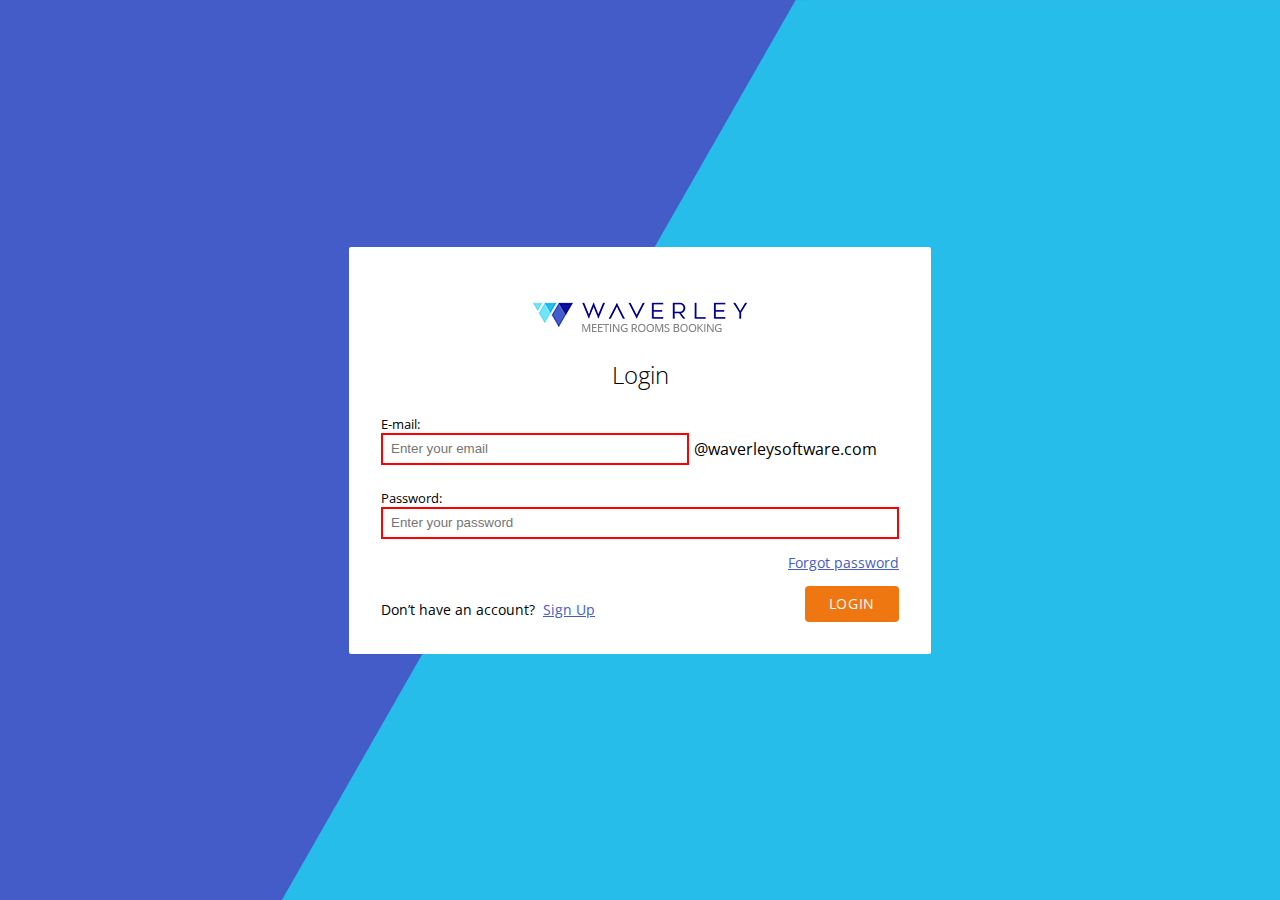
==== commit d6f1c47e: "add veryfing for users" ====
--- a/index.html
+++ b/index.html
@@ -1 +1 @@
-<!DOCTYPE html><html lang="en"><head><meta charset="utf-8"><meta name="viewport" content="width=device-width,initial-scale=1,shrink-to-fit=no"><meta name="theme-color" content="#000000"><link href="https://fonts.googleapis.com/css?family=Open+Sans:300,300i,400,400i,700,700i&amp;subset=cyrillic" rel="stylesheet"><link rel="manifest" href="/manifest.json"><link rel="icon" href="/wvl.png"><link rel="stylesheet" href="https://use.fontawesome.com/releases/v5.5.0/css/all.css" integrity="sha384-B4dIYHKNBt8Bc12p+WXckhzcICo0wtJAoU8YZTY5qE0Id1GSseTk6S+L3BlXeVIU" crossorigin="anonymous"><link rel="stylesheet" href="/react-big-calendar.css"><link rel="stylesheet" href="/react-select.css"><link rel="stylesheet" href="/rc-time-picker.css"><link rel="stylesheet" href="/alert.css"><title>Conference Booking</title><style>#root{height:100%}</style><link href="/static/css/main.274e8885.css" rel="stylesheet"></head><body><div id="root"></div><script type="text/javascript" src="/static/js/main.73dcc1c4.js"></script></body></html>+<!DOCTYPE html><html lang="en"><head><meta charset="utf-8"><meta name="viewport" content="width=device-width,initial-scale=1,shrink-to-fit=no"><meta name="theme-color" content="#000000"><link href="https://fonts.googleapis.com/css?family=Open+Sans:300,300i,400,400i,700,700i&amp;subset=cyrillic" rel="stylesheet"><link rel="manifest" href="/manifest.json"><link rel="icon" href="/wvl.png"><link rel="stylesheet" href="https://use.fontawesome.com/releases/v5.5.0/css/all.css" integrity="sha384-B4dIYHKNBt8Bc12p+WXckhzcICo0wtJAoU8YZTY5qE0Id1GSseTk6S+L3BlXeVIU" crossorigin="anonymous"><link rel="stylesheet" href="/react-big-calendar.css"><link rel="stylesheet" href="/react-select.css"><link rel="stylesheet" href="/rc-time-picker.css"><link rel="stylesheet" href="/alert.css"><title>Conference Booking</title><style>#root{height:100%}</style><link href="/static/css/main.551f4c2b.css" rel="stylesheet"></head><body><div id="root"></div><script type="text/javascript" src="/static/js/main.9b0743a4.js"></script></body></html>--- a/static/css/main.551f4c2b.css
+++ b/static/css/main.551f4c2b.css
@@ -0,0 +1,2 @@
+._2WVUq1nQaYfaGC03-2y7Bn{display:-ms-flexbox;display:flex;margin:0;padding:10px 0;cursor:pointer;-ms-flex-align:center;align-items:center;border-left:5px solid transparent;position:relative}._2WVUq1nQaYfaGC03-2y7Bn:hover{background-color:#ededed}._38SvwHhlYjLBAqcAap28Hl,._38SvwHhlYjLBAqcAap28Hl:hover{background-color:#e0e0e0}._38SvwHhlYjLBAqcAap28Hl:after{content:"";position:absolute;right:-10px;top:50%;margin-top:-10px;width:20px;height:20px;background:#fff;-ms-transform:rotate(-45deg);transform:rotate(-45deg);-moz-transform:rotate(-45deg);-webkit-transform:rotate(-45deg)}._5ZFkQJ3OcUllhhVbIyDWi{width:auto;height:50px}._2P6Y0HDf6YN7K70yqsC8RS{padding-left:15px;opacity:.6;color:#4a4a4a}._2od3DhRo3K6NC_KkFbVvY1,._2P6Y0HDf6YN7K70yqsC8RS{font-family:Open Sans,sans-serif;font-size:16px;font-weight:400;font-style:normal;font-stretch:normal;line-height:normal;letter-spacing:.5px;text-align:left}._2od3DhRo3K6NC_KkFbVvY1{opacity:1;color:#333}._12P0NNzRuEXmxC4d7qPnJB{display:block;width:50px;height:50px;overflow:hidden;border-radius:50px}@media screen and (max-width:1200px){._2WVUq1nQaYfaGC03-2y7Bn{-ms-flex-direction:column;flex-direction:column}._2P6Y0HDf6YN7K70yqsC8RS{padding-left:0;font-size:14px}}.MJe5Cub9c_lk1MHYDdsgx{display:-ms-flexbox;display:flex;-ms-flex-direction:column;flex-direction:column;width:100%;height:100%;background-color:#f3f3f3;padding-left:5px}.MJe5Cub9c_lk1MHYDdsgx .vnPlLhrhcXVi0l1TDCObZ{padding:20px;font-family:Open Sans,sans-serif;font-size:14px;font-weight:600;font-style:normal;font-stretch:normal;line-height:normal;letter-spacing:.5px;text-align:left;color:#4a4a4a}._373Jnoi9VvawHjnqnAb314{display:-ms-flexbox;display:flex;-ms-flex-align:center;align-items:center;-ms-flex-pack:center;justify-content:center;background-color:#f3f3f3;width:100%}._373Jnoi9VvawHjnqnAb314 i{font-size:48px;color:#28bdeb}@media screen and (max-width:1200px){.MJe5Cub9c_lk1MHYDdsgx .vnPlLhrhcXVi0l1TDCObZ{text-align:center}}._3Kk1l5-rBDlimslsLK7Au7 img{display:block;width:260px;height:60px;margin:0;padding:0}._3705D0SUuNhTDkEIwemKVZ{display:-ms-flexbox;display:flex;-ms-flex-direction:row;flex-direction:row;position:relative;height:60px}._1uXcQoXEx0-2GRbtb-zRig{display:-ms-flexbox;display:flex;padding:3px 10px 3px 6px;cursor:default}._19YgSo2ldHCmNv-VzemY1Q{width:40px;height:40px;margin:6px}._1I2k-_qDt0m0GAMP_oOHsW{width:100%}._3mBGN0Xjld5ddnUTk7Xp2s{position:relative}._3mBGN0Xjld5ddnUTk7Xp2s:hover>._3A6R5OLt7gEG_mee4VVWUh{display:block}._3mBGN0Xjld5ddnUTk7Xp2s:hover{background-color:#f0f0f0}._3A6R5OLt7gEG_mee4VVWUh{background-color:#fff;display:none;text-align:right;position:absolute;top:60px;right:0;padding:0;margin:0;width:120px;z-index:2}._3ChFGcwYg8CBEGXuDhos1u{cursor:pointer;padding:1em;text-align:left;list-style-type:none}._3ChFGcwYg8CBEGXuDhos1u:hover{background-color:#70e5fa;color:#445cc7;-webkit-transition:.5s ease;-o-transition:.5s ease;transition:.5s ease}._19AjMmQ-5wij7PaU4BVvIN{display:-ms-flexbox;display:flex;-ms-flex-pack:justify;justify-content:space-between;-ms-flex-align:center;align-items:center;height:60px;background-color:#fff;z-index:10;-webkit-box-shadow:0 0 5px rgba(0,0,0,.2);box-shadow:0 0 5px rgba(0,0,0,.2)}._2NeHCGPhTIKcZHSBvxrU_C{display:-ms-flexbox;display:flex;-ms-flex-direction:column;flex-direction:column;height:100%;background-color:#fff;text-align:center;border-radius:0 0 4px 4px;padding:0 20px}._2NeHCGPhTIKcZHSBvxrU_C h3{font-weight:300;font-size:24px;margin-top:0}._2NeHCGPhTIKcZHSBvxrU_C .react-datepicker-popper[data-placement^=bottom] .react-datepicker__triangle,._2NeHCGPhTIKcZHSBvxrU_C .react-datepicker-popper[data-placement^=bottom] .react-datepicker__triangle:before{border-bottom-color:#455cc7}._2NeHCGPhTIKcZHSBvxrU_C .react-datepicker-popper[data-placement^=bottom] .react-datepicker__triangle{margin-top:-7px}._2NeHCGPhTIKcZHSBvxrU_C .react-datepicker__month-container{background:#455cc7;border-radius:3px;padding:10px 0}._2NeHCGPhTIKcZHSBvxrU_C .react-datepicker__navigation{top:22px}.d80LGsX5Am3nBr9N-f-6u{display:-ms-flexbox;display:flex;-ms-flex-pack:distribute;justify-content:space-around;-ms-flex-align:center;align-items:center;margin-top:12px}.d80LGsX5Am3nBr9N-f-6u textarea{width:calc(100% - 8px);height:30px;resize:none;padding:4px;color:#4a4a4a;border:1px solid #d4d4d4;border-radius:2px}._12fhyupScahZmYBTKIt0js{display:-ms-flexbox;display:flex;-ms-flex-direction:row;flex-direction:row}._12fhyupScahZmYBTKIt0js ._1xGqnrhecrY7Ax6wruBbo_{width:auto;margin-right:10px}._1xGqnrhecrY7Ax6wruBbo_{display:-ms-flexbox;display:flex;-ms-flex-direction:column;flex-direction:column;width:100%}._3EkA5wGfnO7O2i21ylJsHN{height:32px;font-size:12px;text-align:center}.i3dxW9Cdho0vUcn9Qc5lU{width:67px;height:17px;font-size:13px;font-weight:400;font-style:normal;font-stretch:normal;line-height:normal;letter-spacing:.5px;text-align:left;color:#4a4a4a}._3kMxBrPQJLeKnOPMLFPQjp{color:red;font-size:12px}._3tUcFFDflU3-xuYFlIgwow{width:100%;height:32px;border-radius:2px;border:1px solid #d4d4d4;font-size:14px;font-weight:600;font-style:normal;font-stretch:normal;line-height:normal;letter-spacing:.6px;text-align:left;color:#4a4a4a;text-indent:8px}._3tUcFFDflU3-xuYFlIgwow::-webkit-input-placeholder{opacity:.4}._3tUcFFDflU3-xuYFlIgwow:-ms-input-placeholder,._3tUcFFDflU3-xuYFlIgwow::-ms-input-placeholder{opacity:.4}._3tUcFFDflU3-xuYFlIgwow::placeholder{opacity:.4}._1MC3v6PbmqnF3Lr0fraS9C{display:-ms-flexbox;display:flex;-ms-flex-direction:row;flex-direction:row;-ms-flex-align:center;align-items:center;-ms-flex-pack:center;justify-content:center;margin-bottom:10px}.MYPDoP0-oQFMdiUyAbTLK{text-align:center;width:200px;height:40px;border:0;border-radius:4px;background-color:#e71;font-size:14px;font-weight:400;font-style:normal;font-stretch:normal;line-height:normal;letter-spacing:.7px;text-transform:uppercase;color:#fff;margin:16px 5px 10px;cursor:pointer;-webkit-transition:all .4s ease;-o-transition:.4s ease all;transition:all .4s ease}.MYPDoP0-oQFMdiUyAbTLK:disabled{opacity:.4;cursor:default}.MYPDoP0-oQFMdiUyAbTLK:hover{background-color:#f90;-webkit-transition:all .4s ease;-o-transition:.4s ease all;transition:all .4s ease}._3E1j2Ytwj-CNPOmud6USsB{width:113px;text-align:center;position:relative;display:inline-block;padding:4px 7px;cursor:text;font-size:16px;line-height:24px;color:#666;background-color:#fff;background-image:none;border:1px solid #d9d9d9;border-radius:2px}.ysd25-6UYRiKW8sNn5KDQ{width:auto}.ysd25-6UYRiKW8sNn5KDQ input[type=checkbox]{margin:0;margin-left:5px;top:0}._3hKtbzC-WM3NQGpKEcNi4e{-ms-flex-align:start;align-items:flex-start}._3hKtbzC-WM3NQGpKEcNi4e ._2W_Mi-4fgAGq1Mrw15bN72{padding:0;margin:0;margin-top:5px}._3hKtbzC-WM3NQGpKEcNi4e ._2W_Mi-4fgAGq1Mrw15bN72>li{display:inline;margin-right:30px}._3hKtbzC-WM3NQGpKEcNi4e ._2W_Mi-4fgAGq1Mrw15bN72>li label{border:1px solid #d3d3d3;border-radius:8px;padding:0 5px}._3hKtbzC-WM3NQGpKEcNi4e ._2W_Mi-4fgAGq1Mrw15bN72>li input[type=checkbox]{top:-2px;margin:0;margin-right:5px}._3WSThCQ6fZXXOrIpbX0njY{margin:0}._3CEafAdWKZP6D9prOD0rOi{margin-top:5px;-ms-flex-pack:center;justify-content:center}._3CEafAdWKZP6D9prOD0rOi input[type=number]{width:45px;margin-right:5px}._9zxcOLQ0P73DvoVE69O2o{background-color:#fff;padding:0 20px;border-radius:0 0 4px 4px}._9zxcOLQ0P73DvoVE69O2o,._9zxcOLQ0P73DvoVE69O2o ._1844-klkOh0Au8Sn4ubK4A{display:-ms-flexbox;display:flex;-ms-flex-direction:column;flex-direction:column}._9zxcOLQ0P73DvoVE69O2o ._1844-klkOh0Au8Sn4ubK4A{padding-bottom:10px;margin-bottom:10px;border-bottom:1px solid #f0f0f0}._9zxcOLQ0P73DvoVE69O2o ._1844-klkOh0Au8Sn4ubK4A ._1DI1yHufdRT15scltH8eIa{font-size:13px;font-weight:400;font-style:normal;font-stretch:normal;line-height:normal;letter-spacing:.5px;text-align:left;color:#4a4a4a}._9zxcOLQ0P73DvoVE69O2o ._1844-klkOh0Au8Sn4ubK4A ._36_qn1_DiTpYfzKPSBLtQ5{font-size:16px}._9zxcOLQ0P73DvoVE69O2o ._2WaN4bWeL9qBWk_PuY4zYC{display:-ms-flexbox;display:flex;-ms-flex-direction:row;flex-direction:row;-ms-flex-align:center;align-items:center;padding:2px 0;font-size:14px}._9zxcOLQ0P73DvoVE69O2o ._2WaN4bWeL9qBWk_PuY4zYC ._1JxIsY7T9WNp2bezlhN-Zk{display:-ms-flexbox;display:flex;-ms-flex-pack:center;justify-content:center;-ms-flex-align:center;align-items:center}._9zxcOLQ0P73DvoVE69O2o .pMJBnM-R_rKmp-OWLge_f{display:-ms-flexbox;display:flex;-ms-flex-direction:row;flex-direction:row;-ms-flex-pack:center;justify-content:center;margin-bottom:10px}._9zxcOLQ0P73DvoVE69O2o .pMJBnM-R_rKmp-OWLge_f ._2oWhhAQNJv6FxTpMadCw7I{text-align:center;width:200px;height:40px;border:0;border-radius:4px;background-color:#e71;font-size:14px;font-weight:400;font-style:normal;font-stretch:normal;line-height:normal;letter-spacing:.7px;text-transform:uppercase;color:#fff;margin:16px 5px 10px;cursor:pointer;-webkit-transition:all .4s ease;-o-transition:.4s ease all;transition:all .4s ease}._9zxcOLQ0P73DvoVE69O2o .pMJBnM-R_rKmp-OWLge_f ._2oWhhAQNJv6FxTpMadCw7I:hover{background-color:#f90;-webkit-transition:all .4s ease;-o-transition:.4s ease all;transition:all .4s ease}._3mJ70G7LbFXYcMtmoXTX7h{background-color:#fff;padding:0 20px;border-radius:0 0 4px 4px}._3mJ70G7LbFXYcMtmoXTX7h,._3mJ70G7LbFXYcMtmoXTX7h ._1SmmrxoZkwmUdsQXQaKKPk{display:-ms-flexbox;display:flex;-ms-flex-direction:column;flex-direction:column}._3mJ70G7LbFXYcMtmoXTX7h ._1SmmrxoZkwmUdsQXQaKKPk{padding-bottom:10px;margin-bottom:10px;border-bottom:1px solid #f0f0f0}._3mJ70G7LbFXYcMtmoXTX7h ._1SmmrxoZkwmUdsQXQaKKPk ._2zVL3HF5VVCe-vuJG_Ut-0{font-size:13px;font-weight:400;font-style:normal;font-stretch:normal;line-height:normal;letter-spacing:.5px;text-align:left;color:#4a4a4a}._3mJ70G7LbFXYcMtmoXTX7h ._1SmmrxoZkwmUdsQXQaKKPk .mK5xGqtrTrcQSXqtaKheK{font-size:16px}._3mJ70G7LbFXYcMtmoXTX7h ._1SmmrxoZkwmUdsQXQaKKPk .hOY2GHZENqQTxoe1rbjr5{text-align:center}._3mJ70G7LbFXYcMtmoXTX7h ._1fVVQ8qboIXQh_fNrex1fq{display:-ms-flexbox;display:flex;-ms-flex-direction:row;flex-direction:row;-ms-flex-pack:center;justify-content:center;margin-bottom:10px}._3mJ70G7LbFXYcMtmoXTX7h ._1fVVQ8qboIXQh_fNrex1fq .-_iceF-gFCxOEq1RqzFDC,._3mJ70G7LbFXYcMtmoXTX7h ._1fVVQ8qboIXQh_fNrex1fq ._3-iyKe7THLhvbeOtDurlwi{text-align:center;width:200px;height:40px;border:0;border-radius:4px;background-color:#e71;font-size:14px;font-weight:400;font-style:normal;font-stretch:normal;line-height:normal;letter-spacing:.7px;text-transform:uppercase;color:#fff;margin:16px 5px 10px;cursor:pointer;-webkit-transition:all .4s ease;-o-transition:.4s ease all;transition:all .4s ease}._3mJ70G7LbFXYcMtmoXTX7h ._1fVVQ8qboIXQh_fNrex1fq .-_iceF-gFCxOEq1RqzFDC:hover,._3mJ70G7LbFXYcMtmoXTX7h ._1fVVQ8qboIXQh_fNrex1fq ._3-iyKe7THLhvbeOtDurlwi:hover{-webkit-transition:all .4s ease;-o-transition:.4s ease all;transition:all .4s ease}._3mJ70G7LbFXYcMtmoXTX7h ._1fVVQ8qboIXQh_fNrex1fq .-_iceF-gFCxOEq1RqzFDC:hover{background-color:#f90}._3mJ70G7LbFXYcMtmoXTX7h ._1fVVQ8qboIXQh_fNrex1fq ._3-iyKe7THLhvbeOtDurlwi{background-color:red}._3mJ70G7LbFXYcMtmoXTX7h ._1fVVQ8qboIXQh_fNrex1fq ._3-iyKe7THLhvbeOtDurlwi:hover{background-color:#f90}._3pMlQMwuolQPrfk9zrbppx{-ms-flex-direction:column;flex-direction:column;padding:0}._3pMlQMwuolQPrfk9zrbppx,._7Fcv1hLBpHP4FMEdFov7p{display:-ms-flexbox;display:flex;width:100%;min-width:700px;background-color:#fff}._7Fcv1hLBpHP4FMEdFov7p{-ms-flex-align:center;align-items:center;-ms-flex-pack:center;justify-content:center}._7Fcv1hLBpHP4FMEdFov7p i{font-size:48px;color:#28bdeb}._1IyOsV0wFTHCRrwXa50G-q{display:-ms-flexbox;display:flex}.react-datepicker-popper[data-placement^=bottom] .react-datepicker__triangle,.react-datepicker-popper[data-placement^=top] .react-datepicker__triangle,.react-datepicker__month-read-view--down-arrow,.react-datepicker__month-year-read-view--down-arrow,.react-datepicker__year-read-view--down-arrow{margin-left:-8px;position:absolute}.react-datepicker-popper[data-placement^=bottom] .react-datepicker__triangle,.react-datepicker-popper[data-placement^=bottom] .react-datepicker__triangle:before,.react-datepicker-popper[data-placement^=top] .react-datepicker__triangle,.react-datepicker-popper[data-placement^=top] .react-datepicker__triangle:before,.react-datepicker__month-read-view--down-arrow,.react-datepicker__month-read-view--down-arrow:before,.react-datepicker__month-year-read-view--down-arrow,.react-datepicker__month-year-read-view--down-arrow:before,.react-datepicker__year-read-view--down-arrow,.react-datepicker__year-read-view--down-arrow:before{-webkit-box-sizing:content-box;box-sizing:content-box;position:absolute;border:8px solid transparent;height:0;width:1px}.react-datepicker-popper[data-placement^=bottom] .react-datepicker__triangle:before,.react-datepicker-popper[data-placement^=top] .react-datepicker__triangle:before,.react-datepicker__month-read-view--down-arrow:before,.react-datepicker__month-year-read-view--down-arrow:before,.react-datepicker__year-read-view--down-arrow:before{content:"";z-index:-1;border-width:8px;left:-8px;border-bottom-color:#aeaeae}.react-datepicker-popper[data-placement^=bottom] .react-datepicker__triangle{top:0;margin-top:-8px}.react-datepicker-popper[data-placement^=bottom] .react-datepicker__triangle,.react-datepicker-popper[data-placement^=bottom] .react-datepicker__triangle:before{border-top:none;border-bottom-color:#f0f0f0}.react-datepicker-popper[data-placement^=bottom] .react-datepicker__triangle:before{top:-1px;border-bottom-color:#aeaeae}.react-datepicker-popper[data-placement^=top] .react-datepicker__triangle,.react-datepicker__month-read-view--down-arrow,.react-datepicker__month-year-read-view--down-arrow,.react-datepicker__year-read-view--down-arrow{bottom:0;margin-bottom:-8px}.react-datepicker-popper[data-placement^=top] .react-datepicker__triangle,.react-datepicker-popper[data-placement^=top] .react-datepicker__triangle:before,.react-datepicker__month-read-view--down-arrow,.react-datepicker__month-read-view--down-arrow:before,.react-datepicker__month-year-read-view--down-arrow,.react-datepicker__month-year-read-view--down-arrow:before,.react-datepicker__year-read-view--down-arrow,.react-datepicker__year-read-view--down-arrow:before{border-bottom:none;border-top-color:#fff}.react-datepicker-popper[data-placement^=top] .react-datepicker__triangle:before,.react-datepicker__month-read-view--down-arrow:before,.react-datepicker__month-year-read-view--down-arrow:before,.react-datepicker__year-read-view--down-arrow:before{bottom:-1px;border-top-color:#aeaeae}.react-datepicker,.react-datepicker-wrapper{display:inline-block}.react-datepicker{font-family:Helvetica Neue,Helvetica,Arial,sans-serif;font-size:.8rem;color:#000;border-radius:.3rem;position:relative;width:310px}.react-datepicker--time-only .react-datepicker__triangle{left:35px}.react-datepicker--time-only .react-datepicker__time-container{border-left:0}.react-datepicker--time-only .react-datepicker__time,.react-datepicker--time-only .react-datepicker__time-box{border-radius:.3rem}.react-datepicker__triangle{position:absolute;left:50px}.react-datepicker-popper{z-index:1}.react-datepicker-popper[data-placement^=bottom]{margin-top:10px}.react-datepicker-popper[data-placement^=top]{margin-bottom:10px}.react-datepicker-popper[data-placement^=right]{margin-left:8px}.react-datepicker-popper[data-placement^=right] .react-datepicker__triangle{left:auto;right:42px}.react-datepicker-popper[data-placement^=left]{margin-right:8px}.react-datepicker-popper[data-placement^=left] .react-datepicker__triangle{left:42px;right:auto}.react-datepicker__header{text-align:center;border-top-left-radius:.3rem;border-top-right-radius:.3rem;padding-top:8px;position:relative}.react-datepicker__header--time{padding-bottom:8px;padding-left:5px;padding-right:5px}.react-datepicker__month-dropdown-container--scroll,.react-datepicker__month-dropdown-container--select,.react-datepicker__month-year-dropdown-container--scroll,.react-datepicker__month-year-dropdown-container--select,.react-datepicker__year-dropdown-container--scroll,.react-datepicker__year-dropdown-container--select{display:inline-block;margin:0 2px}.react-datepicker-time__header,.react-datepicker__current-month{margin-top:0;font-size:18px;font-weight:400;font-style:normal;font-stretch:normal;line-height:normal;letter-spacing:.1px;text-align:center;color:#fff;margin-bottom:3px}.react-datepicker__current-month{font-family:Open Sans,sans-serif;font-weight:300;line-height:24px}.react-datepicker-time__header{-o-text-overflow:ellipsis;text-overflow:ellipsis;white-space:nowrap;overflow:hidden}.react-datepicker__navigation{background:none;line-height:1.7rem;text-align:center;cursor:pointer;position:absolute;top:13px;width:0;padding:0;border:.45rem solid transparent;z-index:1}.react-datepicker__navigation--previous{left:10px;border-right-color:#fff;opacity:.7}.react-datepicker__navigation--previous:hover{border-right-color:#fff;opacity:1}.react-datepicker__navigation--previous--disabled,.react-datepicker__navigation--previous--disabled:hover{border-right-color:#e6e6e6;cursor:default}.react-datepicker__navigation--next{right:10px;border-left-color:#fff;opacity:.7}.react-datepicker__navigation--next--with-time:not(.react-datepicker__navigation--next--with-today-button){right:80px}.react-datepicker__navigation--next:hover{border-left-color:#fff;opacity:1}.react-datepicker__navigation--next--disabled,.react-datepicker__navigation--next--disabled:hover{border-left-color:#e6e6e6;cursor:default}.react-datepicker__navigation--years{position:relative;top:0;display:block;margin-left:auto;margin-right:auto}.react-datepicker__navigation--years-previous{top:4px;border-top-color:#ccc}.react-datepicker__navigation--years-previous:hover{border-top-color:#b3b3b3}.react-datepicker__navigation--years-upcoming{top:-4px;border-bottom-color:#ccc}.react-datepicker__navigation--years-upcoming:hover{border-bottom-color:#b3b3b3}.react-datepicker__month{text-align:center}.react-datepicker__time-container{float:right;border-left:1px solid #aeaeae;width:70px}.react-datepicker__time-container--with-today-button{display:inline;border:1px solid #aeaeae;border-radius:.3rem;position:absolute;right:-72px;top:0}.react-datepicker__time-container .react-datepicker__time{position:relative;background:#fff}.react-datepicker__time-container .react-datepicker__time .react-datepicker__time-box{width:70px;overflow-x:hidden;margin:0 auto;text-align:center}.react-datepicker__time-container .react-datepicker__time .react-datepicker__time-box ul.react-datepicker__time-list{list-style:none;margin:0;height:calc(195px + 0.85rem);overflow-y:scroll;padding-right:30px;width:100%;-webkit-box-sizing:content-box;box-sizing:content-box}.react-datepicker__time-container .react-datepicker__time .react-datepicker__time-box ul.react-datepicker__time-list li.react-datepicker__time-list-item{padding:5px 10px}.react-datepicker__time-container .react-datepicker__time .react-datepicker__time-box ul.react-datepicker__time-list li.react-datepicker__time-list-item:hover{cursor:pointer;background-color:#f0f0f0}.react-datepicker__time-container .react-datepicker__time .react-datepicker__time-box ul.react-datepicker__time-list li.react-datepicker__time-list-item--selected{background-color:#216ba5;color:#fff;font-weight:700}.react-datepicker__time-container .react-datepicker__time .react-datepicker__time-box ul.react-datepicker__time-list li.react-datepicker__time-list-item--selected:hover{background-color:#216ba5}.react-datepicker__time-container .react-datepicker__time .react-datepicker__time-box ul.react-datepicker__time-list li.react-datepicker__time-list-item--disabled{color:#ccc}.react-datepicker__time-container .react-datepicker__time .react-datepicker__time-box ul.react-datepicker__time-list li.react-datepicker__time-list-item--disabled:hover{cursor:default;background-color:transparent}.react-datepicker__week-number{color:#ccc;display:inline-block;width:1.7rem;line-height:1.7rem;text-align:center;margin:.166rem}.react-datepicker__week-number.react-datepicker__week-number--clickable{cursor:pointer}.react-datepicker__week-number.react-datepicker__week-number--clickable:hover{border-radius:.3rem;background-color:#f0f0f0}.react-datepicker__day-names,.react-datepicker__week{white-space:nowrap}.react-datepicker__time-name{width:36px;margin:5px 8px;font-size:12px;font-weight:400;color:#fff}.react-datepicker__day-name,.react-datepicker__time-name{display:inline-block;line-height:1.7rem;text-align:center;font-family:Open Sans,sans-serif;font-style:normal;font-stretch:normal;letter-spacing:.5px}.react-datepicker__day-name{width:42px;font-size:14px;font-weight:300;color:#70e5f9}.react-datepicker__day{cursor:pointer;width:30px;height:30px;display:inline-block;line-height:30px;text-align:center;margin:3px 6px;font-family:Open Sans,sans-serif;font-size:12px;font-weight:400;font-style:normal;font-stretch:normal;letter-spacing:.5px;color:#fff}.react-datepicker__day--outside-month{opacity:.4}.react-datepicker__day:hover{border-radius:50%;background-color:#27bdeb}.react-datepicker__day--today{font-weight:700}.react-datepicker__day--highlighted{border-radius:.3rem;background-color:#3dcc4a;color:#fff}.react-datepicker__day--highlighted:hover{background-color:#32be3f}.react-datepicker__day--highlighted-custom-1{color:#f0f}.react-datepicker__day--highlighted-custom-2{color:green}.react-datepicker__day--in-range,.react-datepicker__day--in-range:hover,.react-datepicker__day--in-selecting-range,.react-datepicker__day--in-selecting-range:hover,.react-datepicker__day--selected,.react-datepicker__day--selected:hover{background-color:#70e5fa;border-radius:50%;font-weight:700;font-style:normal;font-stretch:normal;letter-spacing:.1px;text-align:center;color:#445cc7}.react-datepicker__day--keyboard-selected{border-radius:.3rem;background-color:#2a87d0;color:#fff}.react-datepicker__day--keyboard-selected:hover{background-color:#1d5d90}.react-datepicker__day--in-selecting-range:not(.react-datepicker__day--in-range){background-color:rgba(33,107,165,.5)}._1iZ7PSMyxI4tLaAoZJJ3c_ .react-datepicker__day--in-range:not(.react-datepicker__day--in-selecting-range){background-color:#f0f0f0;color:#000}.react-datepicker__day--disabled{cursor:default;color:#fff;opacity:.2}.react-datepicker__day--disabled:hover{background-color:transparent}.react-datepicker__input-container{position:relative;display:inline-block}.react-datepicker__month-read-view,.react-datepicker__month-year-read-view,.react-datepicker__year-read-view{border:1px solid transparent;border-radius:.3rem}.react-datepicker__month-read-view:hover,.react-datepicker__month-year-read-view:hover,.react-datepicker__year-read-view:hover{cursor:pointer}.react-datepicker__month-read-view:hover .react-datepicker__month-read-view--down-arrow,.react-datepicker__month-read-view:hover .react-datepicker__year-read-view--down-arrow,.react-datepicker__month-year-read-view:hover .react-datepicker__month-read-view--down-arrow,.react-datepicker__month-year-read-view:hover .react-datepicker__year-read-view--down-arrow,.react-datepicker__year-read-view:hover .react-datepicker__month-read-view--down-arrow,.react-datepicker__year-read-view:hover .react-datepicker__year-read-view--down-arrow{border-top-color:#b3b3b3}.react-datepicker__month-read-view--down-arrow,.react-datepicker__month-year-read-view--down-arrow,.react-datepicker__year-read-view--down-arrow{border-top-color:#ccc;float:right;margin-left:20px;top:8px;position:relative;border-width:.45rem}.react-datepicker__month-dropdown,.react-datepicker__month-year-dropdown,.react-datepicker__year-dropdown{background-color:#f0f0f0;position:absolute;width:50%;left:25%;top:30px;z-index:1;text-align:center;border-radius:.3rem;border:1px solid #aeaeae}.react-datepicker__month-dropdown:hover,.react-datepicker__month-year-dropdown:hover,.react-datepicker__year-dropdown:hover{cursor:pointer}.react-datepicker__month-dropdown--scrollable,.react-datepicker__month-year-dropdown--scrollable,.react-datepicker__year-dropdown--scrollable{height:150px;overflow-y:scroll}.react-datepicker__month-option,.react-datepicker__month-year-option,.react-datepicker__year-option{line-height:20px;width:100%;display:block;margin-left:auto;margin-right:auto}.react-datepicker__month-option:first-of-type,.react-datepicker__month-year-option:first-of-type,.react-datepicker__year-option:first-of-type{border-top-left-radius:.3rem;border-top-right-radius:.3rem}.react-datepicker__month-option:last-of-type,.react-datepicker__month-year-option:last-of-type,.react-datepicker__year-option:last-of-type{-webkit-user-select:none;-moz-user-select:none;-ms-user-select:none;user-select:none;border-bottom-left-radius:.3rem;border-bottom-right-radius:.3rem}.react-datepicker__month-option:hover,.react-datepicker__month-year-option:hover,.react-datepicker__year-option:hover{background-color:#ccc}.react-datepicker__month-option:hover .react-datepicker__navigation--years-upcoming,.react-datepicker__month-year-option:hover .react-datepicker__navigation--years-upcoming,.react-datepicker__year-option:hover .react-datepicker__navigation--years-upcoming{border-bottom-color:#b3b3b3}.react-datepicker__month-option:hover .react-datepicker__navigation--years-previous,.react-datepicker__month-year-option:hover .react-datepicker__navigation--years-previous,.react-datepicker__year-option:hover .react-datepicker__navigation--years-previous{border-top-color:#b3b3b3}.react-datepicker__month-option--selected,.react-datepicker__month-year-option--selected,.react-datepicker__year-option--selected{position:absolute;left:15px}.react-datepicker__close-icon{background-color:transparent;border:0;cursor:pointer;display:inline-block;height:0;outline:0;padding:0;vertical-align:middle}.react-datepicker__close-icon:after{background-color:#216ba5;border-radius:50%;bottom:0;-webkit-box-sizing:border-box;box-sizing:border-box;color:#fff;content:"\D7";cursor:pointer;font-size:12px;height:16px;width:16px;line-height:1;margin:-8px auto 0;padding:2px;position:absolute;right:7px;text-align:center;top:50%}.react-datepicker__today-button{background:#f0f0f0;border-top:1px solid #aeaeae;cursor:pointer;text-align:center;font-weight:700;padding:5px 0;clear:left}.react-datepicker__portal{position:fixed;width:100vw;height:100vh;background-color:rgba(0,0,0,.8);left:0;top:0;-ms-flex-pack:center;justify-content:center;-ms-flex-align:center;align-items:center;display:-ms-flexbox;display:flex;z-index:2147483647}.react-datepicker__portal .react-datepicker__day,.react-datepicker__portal .react-datepicker__day-name,.react-datepicker__portal .react-datepicker__time-name{width:3rem;line-height:3rem}@media (max-height:550px),(max-width:400px){.react-datepicker__portal .react-datepicker__day,.react-datepicker__portal .react-datepicker__day-name,.react-datepicker__portal .react-datepicker__time-name{width:2rem;line-height:2rem}}.react-datepicker__portal .react-datepicker-time__header,.react-datepicker__portal .react-datepicker__current-month{font-size:1.44rem}.react-datepicker__portal .react-datepicker__navigation{border:.81rem solid transparent}.react-datepicker__portal .react-datepicker__navigation--previous{border-right-color:#ccc}.react-datepicker__portal .react-datepicker__navigation--previous:hover{border-right-color:#b3b3b3}.react-datepicker__portal .react-datepicker__navigation--previous--disabled,.react-datepicker__portal .react-datepicker__navigation--previous--disabled:hover{border-right-color:#e6e6e6;cursor:default}.react-datepicker__portal .react-datepicker__navigation--next{border-left-color:#ccc}.react-datepicker__portal .react-datepicker__navigation--next:hover{border-left-color:#b3b3b3}.react-datepicker__portal .react-datepicker__navigation--next--disabled,.react-datepicker__portal .react-datepicker__navigation--next--disabled:hover{border-left-color:#e6e6e6;cursor:default}.bOD96RLz9mTINoq229HHg{display:-ms-flexbox;display:flex;-ms-flex-pack:center;justify-content:center;color:#fff;text-transform:uppercase;font-size:14px;margin-bottom:6px}.N2VBtu0UQzx7h0y23emiM{display:-ms-flexbox;display:flex;-ms-flex-align:center;align-items:center}.A0Sl2IKUiVj_Qx8E7uDJl{border-radius:50%;width:30px}._1NqRXSeOyK7hwJn_sNWd0B{padding:0 12px;color:#fff;font-size:14px}._21FfK9xTwizTCzilrCrbCN{color:#70e5f9;margin:0;padding-top:2px}.wA4HTYLlCRpvhky4kb9YK{counter-reset:myCounter;padding:0;margin:0}._2J9FimQiZAQN0yVqbSDO8q{list-style:none;line-height:20px;margin:0;padding-left:24px;position:relative;margin-left:12px}._2J9FimQiZAQN0yVqbSDO8q:before{position:absolute;left:-12px;height:24px;width:24px;border-radius:50%;counter-increment:myCounter;content:counter(myCounter);color:#445cc7;background-color:#27bdeb;display:inline-block;text-align:center;line-height:1.5}._2J9FimQiZAQN0yVqbSDO8q:not(:last-child){border-left:1px dashed #27bdeb}._3WKWy9RzPSJlIgw9FO1BIM{margin:0;color:#fff;font-size:12px;line-height:14px;letter-spacing:1px}._2Ea7VYS_XfnnXZNl4g7JlZ{display:-ms-flexbox;display:flex;-ms-flex-pack:center;justify-content:center;-ms-flex-align:center;align-items:center;height:100%}._2Ea7VYS_XfnnXZNl4g7JlZ ._3x1uYia75o1OQHoHlrVWEe{display:-ms-flexbox;display:flex;-ms-flex-direction:column;flex-direction:column;width:500px;height:auto;outline:none}._2Ea7VYS_XfnnXZNl4g7JlZ ._3x1uYia75o1OQHoHlrVWEe ._1eQKzvLvXF4LZ5VR1bIExh{display:-ms-flexbox;display:flex;-ms-flex-pack:end;justify-content:flex-end;background-color:#fff;border-radius:4px 4px 0 0}._2Ea7VYS_XfnnXZNl4g7JlZ ._3x1uYia75o1OQHoHlrVWEe ._1eQKzvLvXF4LZ5VR1bIExh ._19vFYA-VwnaoUFk7GxPrW2{cursor:pointer;padding:0 5px;color:#666;font-size:24px;-webkit-transition:all .4s ease;-o-transition:.4s ease all;transition:all .4s ease}._2Ea7VYS_XfnnXZNl4g7JlZ ._3x1uYia75o1OQHoHlrVWEe ._1eQKzvLvXF4LZ5VR1bIExh ._19vFYA-VwnaoUFk7GxPrW2:hover{color:#ed1c24;-webkit-transition:all .4s ease;-o-transition:.4s ease all;transition:all .4s ease}._104w25AZdYJdWpcDI_8vN6{display:-ms-flexbox;display:flex;-ms-flex-direction:column;flex-direction:column;height:100%}._104w25AZdYJdWpcDI_8vN6 ._3DpNZuXBue0qVuUZDg6K2h{height:60px}._104w25AZdYJdWpcDI_8vN6 ._3FP-QXURkyzlHXYKdZE-MB{display:-ms-flexbox;display:flex;-ms-flex-direction:row;flex-direction:row;height:calc(100% - 60px)}._104w25AZdYJdWpcDI_8vN6 ._3FP-QXURkyzlHXYKdZE-MB ._27fgfhIZT5Z5n0uzMjzoAw{display:-ms-flexbox;display:flex;width:260px}._104w25AZdYJdWpcDI_8vN6 ._3FP-QXURkyzlHXYKdZE-MB ._1-xGyfIkTP8FVXb-4U3KYc{display:-ms-flexbox;display:flex;-ms-flex:1 1;flex:1 1;margin-right:1px}._104w25AZdYJdWpcDI_8vN6 ._3FP-QXURkyzlHXYKdZE-MB ._38lWZqGVQ7VtH-2eQN2hAG{display:-ms-flexbox;display:flex;-ms-flex-direction:column;flex-direction:column;width:320px;background-color:#455cc7;padding:10px 0}._104w25AZdYJdWpcDI_8vN6 ._3FP-QXURkyzlHXYKdZE-MB ._38lWZqGVQ7VtH-2eQN2hAG ._1HIN4LPUCsxsc281ubXcmv{display:-ms-flexbox;display:flex;-ms-flex-direction:row;flex-direction:row;-ms-flex-pack:center;justify-content:center;height:280px;border-bottom:1px solid #0f0e9f}._104w25AZdYJdWpcDI_8vN6 ._3FP-QXURkyzlHXYKdZE-MB ._38lWZqGVQ7VtH-2eQN2hAG .bcoi8cNfAKu4g4E4ZrNzX{display:-ms-flexbox;display:flex;-ms-flex-direction:column;flex-direction:column;-ms-flex:1 1;flex:1 1;padding:5px 0 0 5px;overflow-y:auto}._104w25AZdYJdWpcDI_8vN6 ._1-ebjxWfXt4-JxJ3RY4odb{background:grey}._1DkHUoY7Us5tS3Fof9M1uQ{display:-ms-flexbox;display:flex;-ms-flex-pack:center;justify-content:center;-ms-flex-align:center;align-items:center;height:100%;background-image:url(/static/media/bg-image.0ef1871b.png);background-size:cover}._34KcCwmNE8QBjW3mT0u99r{width:auto;height:36px;line-height:36px;border:0;border-radius:4px;padding:0 24px;font-family:Open Sans,sans-serif;font-size:14px;font-weight:400;letter-spacing:.7px;color:#fff;background-color:#e71;cursor:pointer;text-transform:uppercase}._34KcCwmNE8QBjW3mT0u99r,._34KcCwmNE8QBjW3mT0u99r:hover{-webkit-transition:all .4s ease;-o-transition:.4s ease all;transition:all .4s ease}._34KcCwmNE8QBjW3mT0u99r:hover{background-color:#f90}._1aDWOF9hcOIzaIwSymna4T{text-align:center;margin:12px 0}._1hGts2FxQKYoodb_0Csg1q{background-color:#fff;padding:32px;border-radius:2px;width:518px}._1hGts2FxQKYoodb_0Csg1q .QwWG_7Qbh_aTs7ozYp1pQ{font-size:24px;font-weight:300;text-align:center;margin:8px 0}.DYoMDb_LrA6qgDlhG-4s-{display:-ms-flexbox;display:flex;-ms-flex-pack:justify;justify-content:space-between}.DYoMDb_LrA6qgDlhG-4s- .TucEiHidCl2RcJdM9_rBO{font-size:14px}.DYoMDb_LrA6qgDlhG-4s- .TucEiHidCl2RcJdM9_rBO a{color:#455cc7}.DYoMDb_LrA6qgDlhG-4s- .TucEiHidCl2RcJdM9_rBO a:hover{color:#28bdeb}.DYoMDb_LrA6qgDlhG-4s- ._2niDJouStfDX-9HBx_cMXU{margin-bottom:0}._2VOgMtTLXhDSiL0lx57kDd{text-align:center}._2aRBA02BFdWn8mM6X6gY4j,.yz8zH0o1SRc6fKHrY9ZmE{display:block;width:100%;height:32px;-webkit-box-sizing:border-box;box-sizing:border-box;margin:0;padding:8px;border:1px solid #d4d4d4}._2uzVYHnnB3pZibCrrhxlZ5{display:-ms-flexbox;display:flex;-ms-flex-direction:row;flex-direction:row;-ms-flex-align:center;align-items:center}._2uzVYHnnB3pZibCrrhxlZ5 .yz8zH0o1SRc6fKHrY9ZmE{width:60%}._2uzVYHnnB3pZibCrrhxlZ5 ._3mocPgumB8417I1WySgkIc{padding-left:5px;width:40%}input[type=password],input[type=text]{background-color:#fff;outline:none}input[type=checkbox]{position:relative;top:2px;margin-right:8px}._3XHm2uq0ZOx4n3arGMFzGS{display:block;font-size:13px;margin-top:24px}._2f0SA5auDHG-odvez6UoFj{margin-left:8px}.L429i-Jfkffy7saR_4XhP{border:2px solid red}._3cC03VsTHXDDB7g8-IQZgD{display:-ms-flexbox;display:flex;-ms-flex-align:center;align-items:center;-ms-flex-pack:center;justify-content:center}._3cC03VsTHXDDB7g8-IQZgD i{font-size:48px;color:#fff}._1XQfL1jT6V7k8vGKILRqeT{display:-ms-flexbox;display:flex;-ms-flex-pack:justify;justify-content:space-between;padding-top:24px}._1XQfL1jT6V7k8vGKILRqeT ._3FZGnQO4dalQc_2rNKoeoY{font-size:14px}._1XQfL1jT6V7k8vGKILRqeT ._3FZGnQO4dalQc_2rNKoeoY a{color:#455cc7}._1XQfL1jT6V7k8vGKILRqeT ._3FZGnQO4dalQc_2rNKoeoY a:hover{color:#28bdeb}._1XQfL1jT6V7k8vGKILRqeT ._2Neu_lLlqv4YSRAsbEgzcR{margin-bottom:0}._3wbm3YRKeAZFFo9rn9_TSb{font-size:24px;font-weight:300;text-align:center;margin:8px 0}._2JksfdQHTYgQba2IiRHNVt,._2k3HapKGW_UkvwO-tI-_zK,._2rtErb8q2Xb6rP9o459wVZ{display:block;width:100%;height:32px;-webkit-box-sizing:border-box;box-sizing:border-box;padding:8px}input[type=email],input[type=password]{background-color:#fff;outline:none}input[type=checkbox]{margin-right:8px}._2eI7yd7BHG2vX2DCVfrPdX{display:block;font-size:13px;margin-top:24px}._3ESrof-HPzNe5Npztte5nj{margin-left:8px}._1wKdIhmrs8dxDnQZRTjQct{border:2px solid red}._1lK5F5xrLUjpAgRMubrtsg{background-color:#fff;padding:32px;border-radius:2px;width:518px}._3vEPnvcYNmhYQdZ1rQs5Af{display:-ms-flexbox;display:flex;-ms-flex-align:center;align-items:center;-ms-flex-pack:center;justify-content:center}._3vEPnvcYNmhYQdZ1rQs5Af i{font-size:48px;color:#28bdeb}._1DQBtL6x8jwk9tObuK_P0H{display:-ms-flexbox;display:flex;-ms-flex-align:center;align-items:center;-ms-flex-pack:center;justify-content:center}._1DQBtL6x8jwk9tObuK_P0H i{font-size:48px;color:#28bdeb}._1AIdjS2uwMFBxj7zB-vDOH{display:-ms-flexbox;display:flex;-ms-flex-direction:column;flex-direction:column;-ms-flex-pack:center;justify-content:center;background-color:#fff;padding:32px;border-radius:2px;width:300px}._1AIdjS2uwMFBxj7zB-vDOH .EpNN0683Z37271H1sMABJ{font-size:24px;font-weight:300;text-align:center;margin:8px 0}._2MIK5CIMYvieCYR8EfH-wF{height:100%}body,html{height:100%;width:100%;margin:0;padding:0;font-family:Open Sans,sans-serif}
+/*# sourceMappingURL=main.551f4c2b.css.map*/